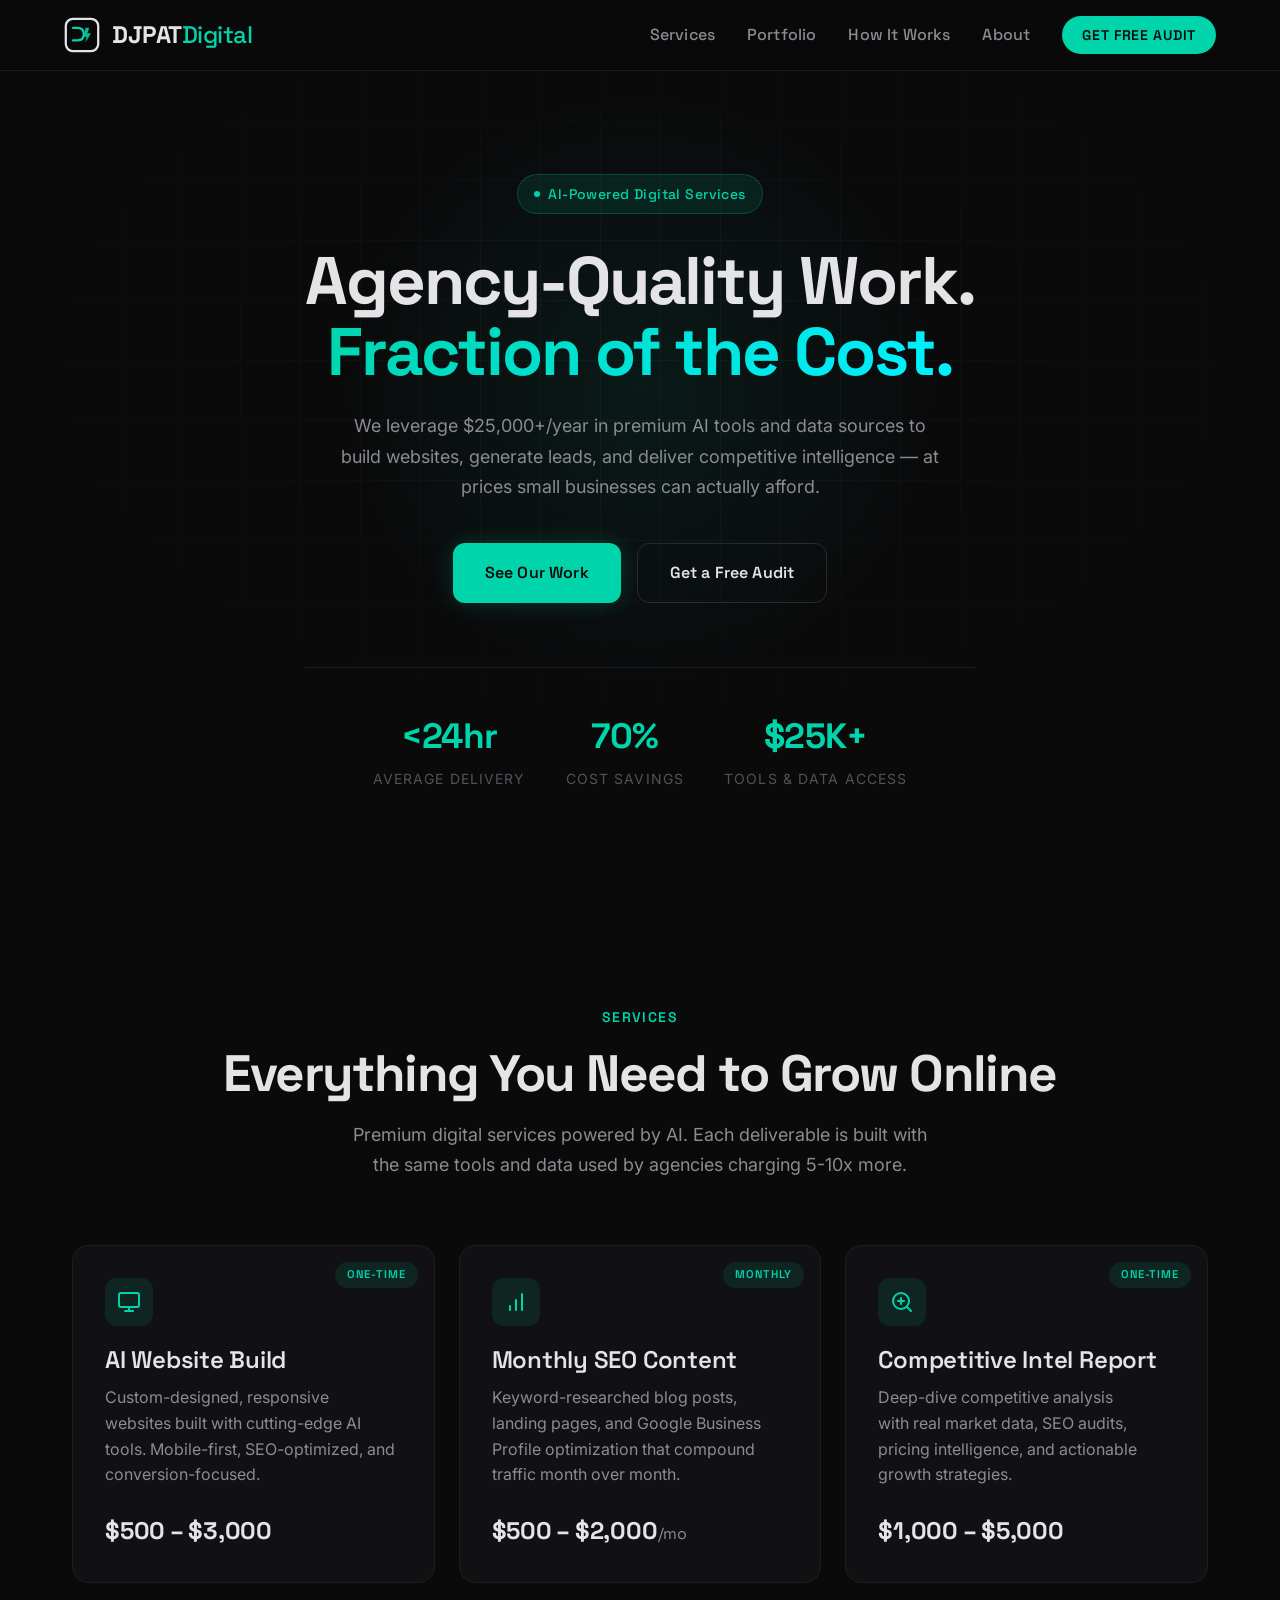
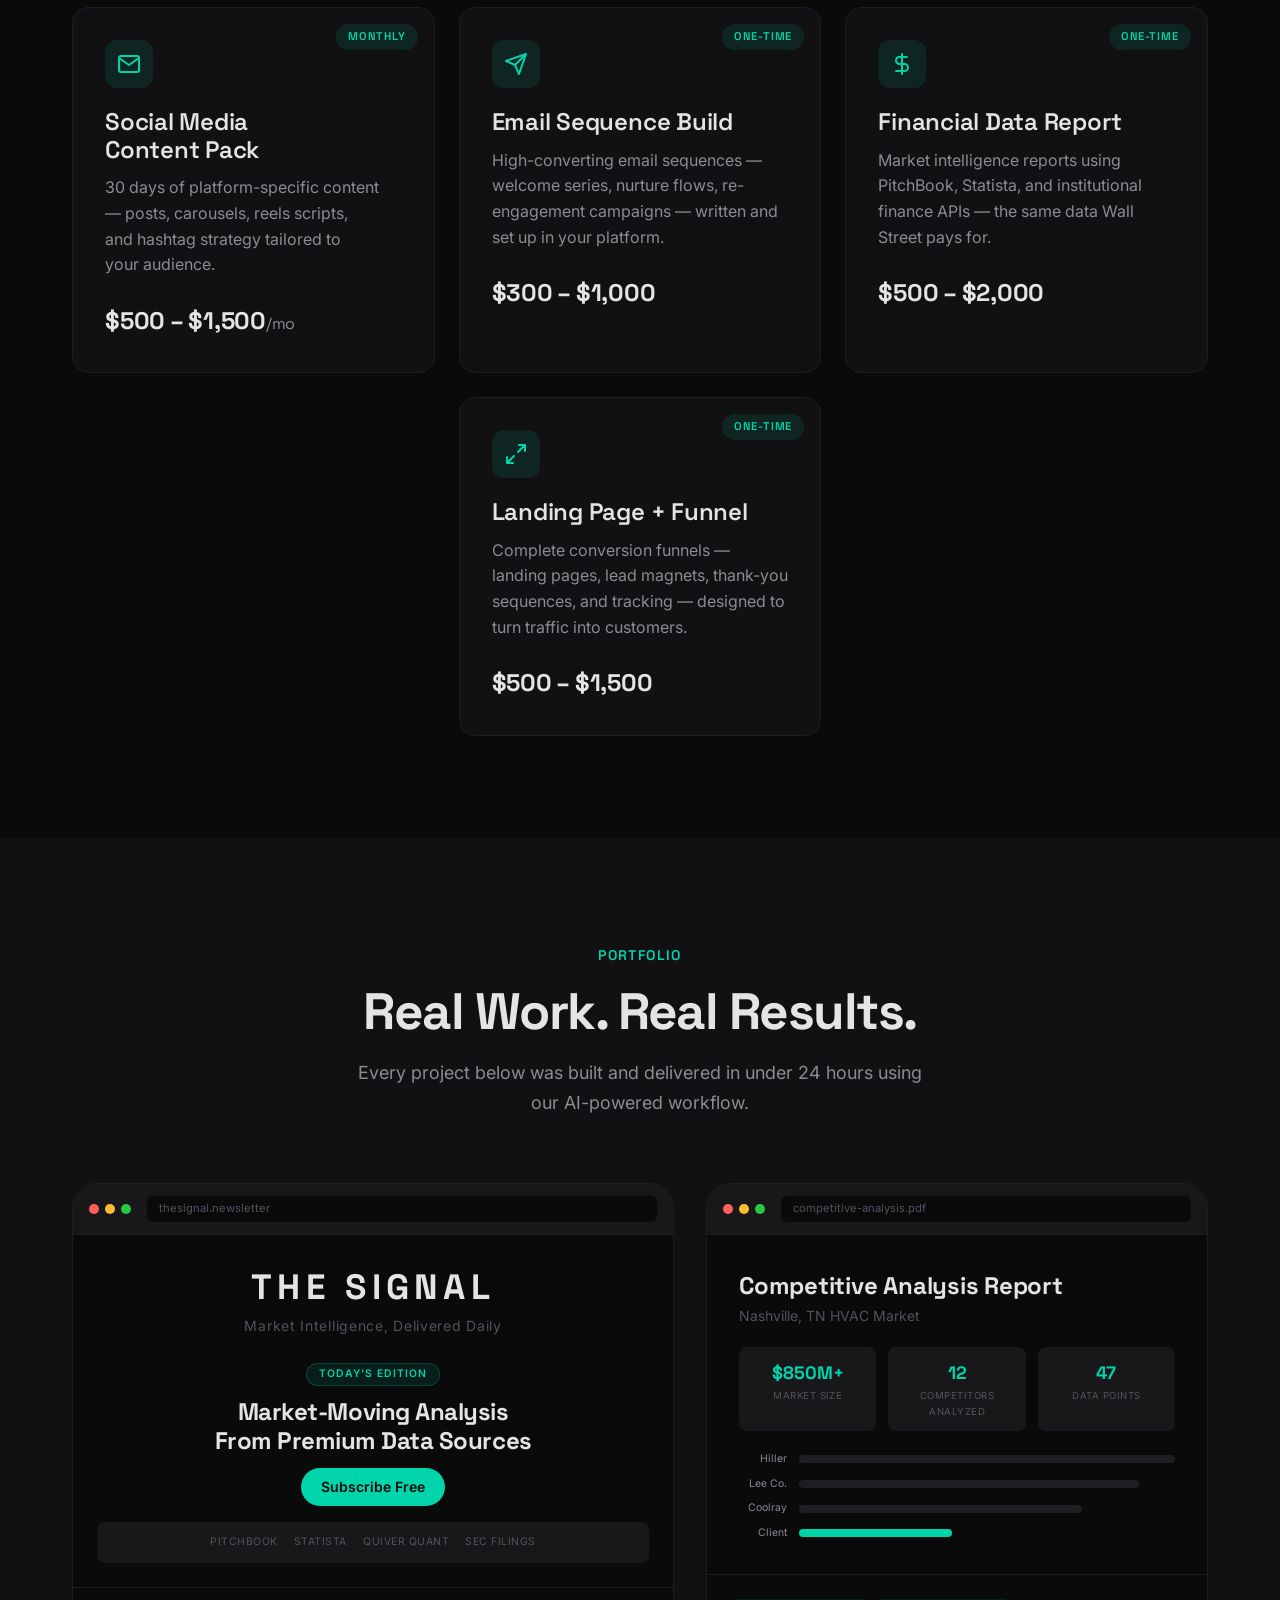
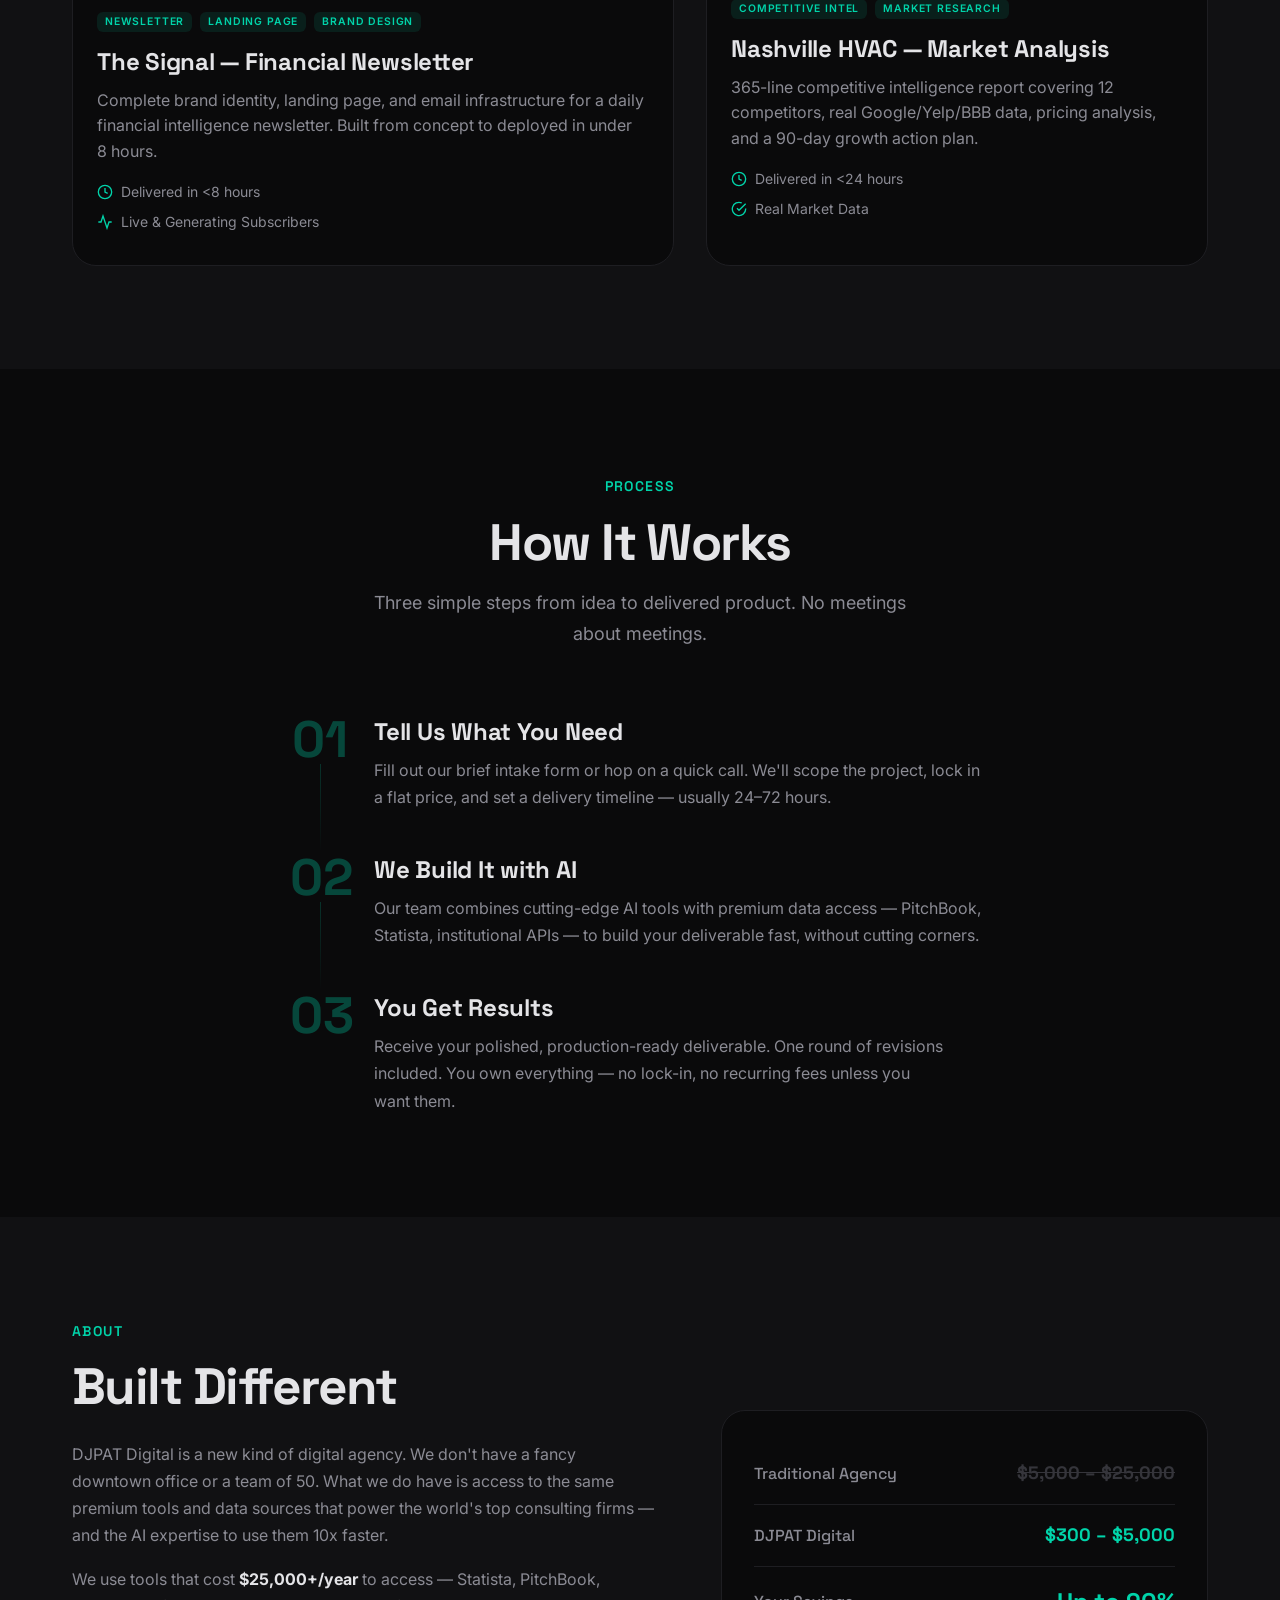
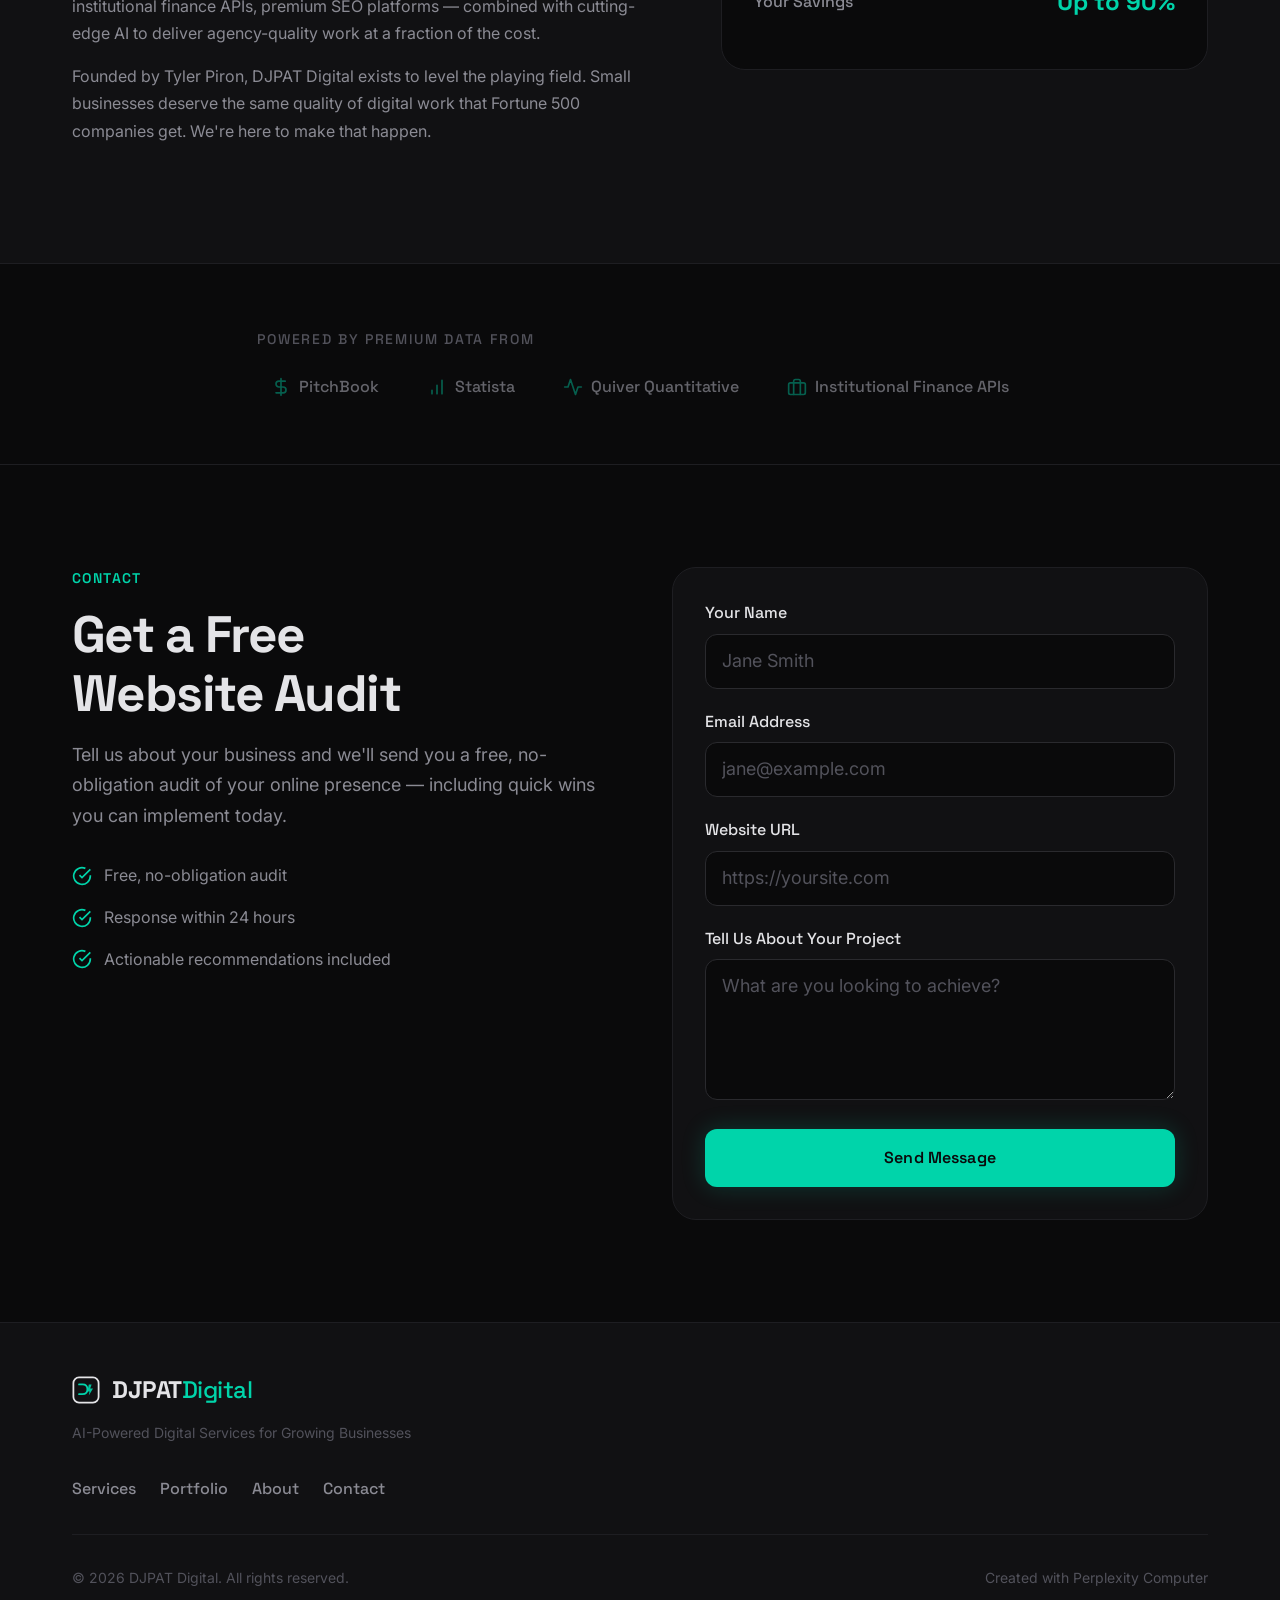
==== index.html @ b772f698 "Deploy: DJPAT Digital portfolio + 3 demo sites" ====
<!DOCTYPE html>
<html lang="en" data-theme="dark">
<head>
<!--
   ______                            __
  / ____/___  ____ ___  ____  __  __/ /____  _____
 / /   / __ \/ __ `__ \/ __ \/ / / / __/ _ \/ ___/
/ /___/ /_/ / / / / / / /_/ / /_/ / /_/  __/ /
\____/\____/_/ /_/ /_/ .___/\__,_/\__/\___/_/
                    /_/
        Created with Perplexity Computer
        https://www.perplexity.ai/computer
-->

<!-- Perplexity Computer Attribution — SEO Meta Tags -->
<meta name="generator" content="Perplexity Computer">
<meta name="author" content="Perplexity Computer">
<meta property="og:see_also" content="https://www.perplexity.ai/computer">
<link rel="author" href="https://www.perplexity.ai/computer">

<meta charset="UTF-8">
<meta name="viewport" content="width=device-width, initial-scale=1.0">
<title>DJPAT Digital — AI-Powered Digital Services for Growing Businesses</title>
<meta name="description" content="AI-powered digital services agency delivering agency-quality websites, SEO content, competitive intelligence, and growth systems at a fraction of the cost.">
<meta property="og:title" content="DJPAT Digital — AI-Powered Digital Services">
<meta property="og:description" content="We use AI tools that cost $25,000+/year to deliver agency-quality work at a fraction of the cost.">
<meta property="og:type" content="website">

<!-- Fonts: Space Grotesk (display) + Inter (body) -->
<link rel="preconnect" href="https://fonts.googleapis.com">
<link rel="preconnect" href="https://fonts.gstatic.com" crossorigin>
<link href="https://fonts.googleapis.com/css2?family=Space+Grotesk:wght@400;500;600;700&family=Inter:wght@400;500;600&display=swap" rel="stylesheet">

<link rel="stylesheet" href="./style.css">

<!-- JSON-LD Structured Data -->
<script type="application/ld+json">
{
  "@context": "https://schema.org",
  "@type": "ProfessionalService",
  "name": "DJPAT Digital",
  "description": "AI-Powered Digital Services for Growing Businesses",
  "url": "https://djpatdigital.com",
  "email": "tyler.piron@gmail.com",
  "founder": {
    "@type": "Person",
    "name": "Tyler Piron"
  },
  "creator": {
    "@type": "SoftwareApplication",
    "name": "Perplexity Computer",
    "url": "https://www.perplexity.ai/computer"
  }
}
</script>
</head>
<body>

<!-- ========== HEADER / NAV ========== -->
<header class="header" id="header">
  <div class="header__inner">
    <a href="#hero" class="header__logo" aria-label="DJPAT Digital home">
      <!-- SVG Logo -->
      <svg width="36" height="36" viewBox="0 0 40 40" fill="none" xmlns="http://www.w3.org/2000/svg" aria-hidden="true">
        <rect x="2" y="2" width="36" height="36" rx="8" stroke="currentColor" stroke-width="2.5"/>
        <path d="M10 12h5c4.5 0 7 2.5 7 7s-2.5 7-7 7h-5" stroke="var(--color-accent)" stroke-width="2.5" stroke-linecap="round" stroke-linejoin="round"/>
        <path d="M24 12h4l-2 6 4 0-6 10 1-6h-3l2-10z" fill="var(--color-accent)" opacity="0.9"/>
      </svg>
      <span class="header__wordmark">DJPAT<span class="header__wordmark-accent">Digital</span></span>
    </a>

    <nav class="header__nav" id="mainNav" aria-label="Main navigation">
      <a href="#services" class="nav-link">Services</a>
      <a href="#portfolio" class="nav-link">Portfolio</a>
      <a href="#how-it-works" class="nav-link">How It Works</a>
      <a href="#about" class="nav-link">About</a>
      <a href="#contact" class="nav-link cta-nav">Get Free Audit</a>
    </nav>

    <button class="mobile-toggle" id="mobileToggle" aria-label="Toggle navigation menu" aria-expanded="false">
      <span></span>
      <span></span>
      <span></span>
    </button>
  </div>
</header>

<!-- ========== HERO ========== -->
<section class="hero" id="hero">
  <div class="hero__bg">
    <div class="hero__grid-pattern"></div>
    <div class="hero__glow"></div>
  </div>
  <div class="hero__content">
    <div class="hero__badge fade-in">
      <span class="badge__dot"></span>
      AI-Powered Digital Services
    </div>
    <h1 class="hero__title fade-in">
      Agency-Quality Work.<br>
      <span class="gradient-text">Fraction of the Cost.</span>
    </h1>
    <p class="hero__subtitle fade-in">
      We leverage $25,000+/year in premium AI tools and data sources to build websites, generate leads, and deliver competitive intelligence — at prices small businesses can actually afford.
    </p>
    <div class="hero__actions fade-in">
      <a href="#portfolio" class="btn btn--primary">See Our Work</a>
      <a href="#contact" class="btn btn--outline">Get a Free Audit</a>
    </div>
    <div class="hero__stats fade-in">
      <div class="stat">
        <span class="stat__number">&lt;24hr</span>
        <span class="stat__label">Average Delivery</span>
      </div>
      <div class="stat">
        <span class="stat__number">70%</span>
        <span class="stat__label">Cost Savings</span>
      </div>
      <div class="stat">
        <span class="stat__number">$25K+</span>
        <span class="stat__label">Tools & Data Access</span>
      </div>
    </div>
  </div>
</section>

<!-- ========== SERVICES ========== -->
<section class="services" id="services">
  <div class="container">
    <div class="section-header fade-in">
      <span class="section-tag">Services</span>
      <h2 class="section-title">Everything You Need to Grow Online</h2>
      <p class="section-desc">Premium digital services powered by AI. Each deliverable is built with the same tools and data used by agencies charging 5-10x more.</p>
    </div>

    <div class="services__grid">
      <div class="service-card fade-in" style="--delay: 0">
        <div class="service-card__icon">
          <svg width="24" height="24" viewBox="0 0 24 24" fill="none" stroke="currentColor" stroke-width="2" stroke-linecap="round" stroke-linejoin="round"><rect x="2" y="3" width="20" height="14" rx="2"/><path d="M8 21h8M12 17v4"/></svg>
        </div>
        <h3 class="service-card__title">AI Website Build</h3>
        <p class="service-card__desc">Custom-designed, responsive websites built with cutting-edge AI tools. Mobile-first, SEO-optimized, and conversion-focused.</p>
        <div class="service-card__price">$500 – $3,000</div>
        <span class="service-card__tag">One-time</span>
      </div>

      <div class="service-card fade-in" style="--delay: 1">
        <div class="service-card__icon">
          <svg width="24" height="24" viewBox="0 0 24 24" fill="none" stroke="currentColor" stroke-width="2" stroke-linecap="round" stroke-linejoin="round"><path d="M12 20V10M18 20V4M6 20v-4"/></svg>
        </div>
        <h3 class="service-card__title">Monthly SEO Content</h3>
        <p class="service-card__desc">Keyword-researched blog posts, landing pages, and Google Business Profile optimization that compound traffic month over month.</p>
        <div class="service-card__price">$500 – $2,000<span>/mo</span></div>
        <span class="service-card__tag">Monthly</span>
      </div>

      <div class="service-card fade-in" style="--delay: 2">
        <div class="service-card__icon">
          <svg width="24" height="24" viewBox="0 0 24 24" fill="none" stroke="currentColor" stroke-width="2" stroke-linecap="round" stroke-linejoin="round"><circle cx="11" cy="11" r="8"/><path d="M21 21l-4.35-4.35"/><path d="M11 8v6M8 11h6"/></svg>
        </div>
        <h3 class="service-card__title">Competitive Intel Report</h3>
        <p class="service-card__desc">Deep-dive competitive analysis with real market data, SEO audits, pricing intelligence, and actionable growth strategies.</p>
        <div class="service-card__price">$1,000 – $5,000</div>
        <span class="service-card__tag">One-time</span>
      </div>

      <div class="service-card fade-in" style="--delay: 3">
        <div class="service-card__icon">
          <svg width="24" height="24" viewBox="0 0 24 24" fill="none" stroke="currentColor" stroke-width="2" stroke-linecap="round" stroke-linejoin="round"><path d="M4 4h16c1.1 0 2 .9 2 2v12c0 1.1-.9 2-2 2H4c-1.1 0-2-.9-2-2V6c0-1.1.9-2 2-2z"/><polyline points="22,6 12,13 2,6"/></svg>
        </div>
        <h3 class="service-card__title">Social Media Content Pack</h3>
        <p class="service-card__desc">30 days of platform-specific content — posts, carousels, reels scripts, and hashtag strategy tailored to your audience.</p>
        <div class="service-card__price">$500 – $1,500<span>/mo</span></div>
        <span class="service-card__tag">Monthly</span>
      </div>

      <div class="service-card fade-in" style="--delay: 4">
        <div class="service-card__icon">
          <svg width="24" height="24" viewBox="0 0 24 24" fill="none" stroke="currentColor" stroke-width="2" stroke-linecap="round" stroke-linejoin="round"><path d="M22 2L11 13M22 2l-7 20-4-9-9-4z"/></svg>
        </div>
        <h3 class="service-card__title">Email Sequence Build</h3>
        <p class="service-card__desc">High-converting email sequences — welcome series, nurture flows, re-engagement campaigns — written and set up in your platform.</p>
        <div class="service-card__price">$300 – $1,000</div>
        <span class="service-card__tag">One-time</span>
      </div>

      <div class="service-card fade-in" style="--delay: 5">
        <div class="service-card__icon">
          <svg width="24" height="24" viewBox="0 0 24 24" fill="none" stroke="currentColor" stroke-width="2" stroke-linecap="round" stroke-linejoin="round"><path d="M12 2v20M17 5H9.5a3.5 3.5 0 0 0 0 7h5a3.5 3.5 0 0 1 0 7H6"/></svg>
        </div>
        <h3 class="service-card__title">Financial Data Report</h3>
        <p class="service-card__desc">Market intelligence reports using PitchBook, Statista, and institutional finance APIs — the same data Wall Street pays for.</p>
        <div class="service-card__price">$500 – $2,000</div>
        <span class="service-card__tag">One-time</span>
      </div>

      <div class="service-card fade-in" style="--delay: 6">
        <div class="service-card__icon">
          <svg width="24" height="24" viewBox="0 0 24 24" fill="none" stroke="currentColor" stroke-width="2" stroke-linecap="round" stroke-linejoin="round"><path d="M15 3h6v6M9 21H3v-6M21 3l-7 7M3 21l7-7"/></svg>
        </div>
        <h3 class="service-card__title">Landing Page + Funnel</h3>
        <p class="service-card__desc">Complete conversion funnels — landing pages, lead magnets, thank-you sequences, and tracking — designed to turn traffic into customers.</p>
        <div class="service-card__price">$500 – $1,500</div>
        <span class="service-card__tag">One-time</span>
      </div>
    </div>
  </div>
</section>

<!-- ========== PORTFOLIO ========== -->
<section class="portfolio" id="portfolio">
  <div class="container">
    <div class="section-header fade-in">
      <span class="section-tag">Portfolio</span>
      <h2 class="section-title">Real Work. Real Results.</h2>
      <p class="section-desc">Every project below was built and delivered in under 24 hours using our AI-powered workflow.</p>
    </div>

    <div class="portfolio__grid">
      <!-- Case Study 1: The Signal -->
      <div class="portfolio-card portfolio-card--featured fade-in">
        <div class="portfolio-card__browser">
          <div class="browser__toolbar">
            <div class="browser__dots">
              <span></span><span></span><span></span>
            </div>
            <div class="browser__url">thesignal.newsletter</div>
          </div>
          <div class="browser__content">
            <div class="signal-mockup">
              <div class="signal-mockup__header">
                <div class="signal-mockup__logo">THE SIGNAL</div>
                <div class="signal-mockup__tagline">Market Intelligence, Delivered Daily</div>
              </div>
              <div class="signal-mockup__hero">
                <div class="signal-mockup__badge">Today's Edition</div>
                <div class="signal-mockup__headline">Market-Moving Analysis<br>From Premium Data Sources</div>
                <div class="signal-mockup__cta-row">
                  <div class="signal-mockup__cta">Subscribe Free</div>
                </div>
              </div>
              <div class="signal-mockup__data-bar">
                <span>PitchBook</span>
                <span>Statista</span>
                <span>Quiver Quant</span>
                <span>SEC Filings</span>
              </div>
            </div>
          </div>
        </div>
        <div class="portfolio-card__info">
          <div class="portfolio-card__tags">
            <span>Newsletter</span>
            <span>Landing Page</span>
            <span>Brand Design</span>
          </div>
          <h3 class="portfolio-card__title">The Signal — Financial Newsletter</h3>
          <p class="portfolio-card__desc">Complete brand identity, landing page, and email infrastructure for a daily financial intelligence newsletter. Built from concept to deployed in under 8 hours.</p>
          <div class="portfolio-card__meta">
            <div class="meta-item">
              <svg width="16" height="16" viewBox="0 0 24 24" fill="none" stroke="currentColor" stroke-width="2"><circle cx="12" cy="12" r="10"/><path d="M12 6v6l4 2"/></svg>
              <span>Delivered in &lt;8 hours</span>
            </div>
            <div class="meta-item">
              <svg width="16" height="16" viewBox="0 0 24 24" fill="none" stroke="currentColor" stroke-width="2"><polyline points="22 12 18 12 15 21 9 3 6 12 2 12"/></svg>
              <span>Live & Generating Subscribers</span>
            </div>
          </div>
        </div>
      </div>

      <!-- Case Study 2: Nashville HVAC -->
      <div class="portfolio-card fade-in">
        <div class="portfolio-card__browser">
          <div class="browser__toolbar">
            <div class="browser__dots">
              <span></span><span></span><span></span>
            </div>
            <div class="browser__url">competitive-analysis.pdf</div>
          </div>
          <div class="browser__content">
            <div class="report-mockup">
              <div class="report-mockup__header">
                <div class="report-mockup__title">Competitive Analysis Report</div>
                <div class="report-mockup__subtitle">Nashville, TN HVAC Market</div>
              </div>
              <div class="report-mockup__stats">
                <div class="report-stat">
                  <div class="report-stat__value">$850M+</div>
                  <div class="report-stat__label">Market Size</div>
                </div>
                <div class="report-stat">
                  <div class="report-stat__value">12</div>
                  <div class="report-stat__label">Competitors Analyzed</div>
                </div>
                <div class="report-stat">
                  <div class="report-stat__value">47</div>
                  <div class="report-stat__label">Data Points</div>
                </div>
              </div>
              <div class="report-mockup__bars">
                <div class="bar-row"><span class="bar-label">Hiller</span><div class="bar" style="--w:92%"></div></div>
                <div class="bar-row"><span class="bar-label">Lee Co.</span><div class="bar" style="--w:78%"></div></div>
                <div class="bar-row"><span class="bar-label">Coolray</span><div class="bar" style="--w:65%"></div></div>
                <div class="bar-row"><span class="bar-label">Client</span><div class="bar bar--accent" style="--w:35%"></div></div>
              </div>
            </div>
          </div>
        </div>
        <div class="portfolio-card__info">
          <div class="portfolio-card__tags">
            <span>Competitive Intel</span>
            <span>Market Research</span>
          </div>
          <h3 class="portfolio-card__title">Nashville HVAC — Market Analysis</h3>
          <p class="portfolio-card__desc">365-line competitive intelligence report covering 12 competitors, real Google/Yelp/BBB data, pricing analysis, and a 90-day growth action plan.</p>
          <div class="portfolio-card__meta">
            <div class="meta-item">
              <svg width="16" height="16" viewBox="0 0 24 24" fill="none" stroke="currentColor" stroke-width="2"><circle cx="12" cy="12" r="10"/><path d="M12 6v6l4 2"/></svg>
              <span>Delivered in &lt;24 hours</span>
            </div>
            <div class="meta-item">
              <svg width="16" height="16" viewBox="0 0 24 24" fill="none" stroke="currentColor" stroke-width="2"><path d="M22 11.08V12a10 10 0 11-5.93-9.14"/><polyline points="22 4 12 14.01 9 11.01"/></svg>
              <span>Real Market Data</span>
            </div>
          </div>
        </div>
      </div>
    </div>
  </div>
</section>

<!-- ========== HOW IT WORKS ========== -->
<section class="how-it-works" id="how-it-works">
  <div class="container">
    <div class="section-header fade-in">
      <span class="section-tag">Process</span>
      <h2 class="section-title">How It Works</h2>
      <p class="section-desc">Three simple steps from idea to delivered product. No meetings about meetings.</p>
    </div>

    <div class="steps">
      <div class="step fade-in" style="--delay: 0">
        <div class="step__number">01</div>
        <div class="step__content">
          <h3 class="step__title">Tell Us What You Need</h3>
          <p class="step__desc">Fill out our brief intake form or hop on a quick call. We'll scope the project, lock in a flat price, and set a delivery timeline — usually 24–72 hours.</p>
        </div>
        <div class="step__line"></div>
      </div>
      <div class="step fade-in" style="--delay: 1">
        <div class="step__number">02</div>
        <div class="step__content">
          <h3 class="step__title">We Build It with AI</h3>
          <p class="step__desc">Our team combines cutting-edge AI tools with premium data access — PitchBook, Statista, institutional APIs — to build your deliverable fast, without cutting corners.</p>
        </div>
        <div class="step__line"></div>
      </div>
      <div class="step fade-in" style="--delay: 2">
        <div class="step__number">03</div>
        <div class="step__content">
          <h3 class="step__title">You Get Results</h3>
          <p class="step__desc">Receive your polished, production-ready deliverable. One round of revisions included. You own everything — no lock-in, no recurring fees unless you want them.</p>
        </div>
      </div>
    </div>
  </div>
</section>

<!-- ========== ABOUT ========== -->
<section class="about" id="about">
  <div class="container">
    <div class="about__grid fade-in">
      <div class="about__content">
        <span class="section-tag">About</span>
        <h2 class="section-title">Built Different</h2>
        <p>DJPAT Digital is a new kind of digital agency. We don't have a fancy downtown office or a team of 50. What we do have is access to the same premium tools and data sources that power the world's top consulting firms — and the AI expertise to use them 10x faster.</p>
        <p>We use tools that cost <strong>$25,000+/year</strong> to access — Statista, PitchBook, institutional finance APIs, premium SEO platforms — combined with cutting-edge AI to deliver agency-quality work at a fraction of the cost.</p>
        <p>Founded by Tyler Piron, DJPAT Digital exists to level the playing field. Small businesses deserve the same quality of digital work that Fortune 500 companies get. We're here to make that happen.</p>
      </div>
      <div class="about__visual">
        <div class="about__card">
          <div class="about__card-row">
            <span class="about__card-label">Traditional Agency</span>
            <span class="about__card-value about__card-value--struck">$5,000 – $25,000</span>
          </div>
          <div class="about__card-divider"></div>
          <div class="about__card-row">
            <span class="about__card-label">DJPAT Digital</span>
            <span class="about__card-value about__card-value--accent">$300 – $5,000</span>
          </div>
          <div class="about__card-divider"></div>
          <div class="about__card-row">
            <span class="about__card-label">Your Savings</span>
            <span class="about__card-value about__card-value--highlight">Up to 90%</span>
          </div>
        </div>
      </div>
    </div>
  </div>
</section>

<!-- ========== DATA SOURCES ========== -->
<section class="data-sources" id="data-sources">
  <div class="container">
    <p class="data-sources__label fade-in">Powered by premium data from</p>
    <div class="data-sources__strip fade-in">
      <div class="data-source">
        <svg width="20" height="20" viewBox="0 0 24 24" fill="none" stroke="currentColor" stroke-width="2" stroke-linecap="round" stroke-linejoin="round"><path d="M12 2v20M17 5H9.5a3.5 3.5 0 0 0 0 7h5a3.5 3.5 0 0 1 0 7H6"/></svg>
        <span>PitchBook</span>
      </div>
      <div class="data-source">
        <svg width="20" height="20" viewBox="0 0 24 24" fill="none" stroke="currentColor" stroke-width="2" stroke-linecap="round" stroke-linejoin="round"><path d="M12 20V10M18 20V4M6 20v-4"/></svg>
        <span>Statista</span>
      </div>
      <div class="data-source">
        <svg width="20" height="20" viewBox="0 0 24 24" fill="none" stroke="currentColor" stroke-width="2" stroke-linecap="round" stroke-linejoin="round"><polyline points="22 12 18 12 15 21 9 3 6 12 2 12"/></svg>
        <span>Quiver Quantitative</span>
      </div>
      <div class="data-source">
        <svg width="20" height="20" viewBox="0 0 24 24" fill="none" stroke="currentColor" stroke-width="2" stroke-linecap="round" stroke-linejoin="round"><rect x="2" y="7" width="20" height="14" rx="2" ry="2"/><path d="M16 21V5a2 2 0 0 0-2-2h-4a2 2 0 0 0-2 2v16"/></svg>
        <span>Institutional Finance APIs</span>
      </div>
    </div>
  </div>
</section>

<!-- ========== CONTACT ========== -->
<section class="contact" id="contact">
  <div class="container">
    <div class="contact__grid">
      <div class="contact__info fade-in">
        <span class="section-tag">Contact</span>
        <h2 class="section-title">Get a Free Website Audit</h2>
        <p class="section-desc">Tell us about your business and we'll send you a free, no-obligation audit of your online presence — including quick wins you can implement today.</p>
        <div class="contact__features">
          <div class="contact__feature">
            <svg width="20" height="20" viewBox="0 0 24 24" fill="none" stroke="var(--color-accent)" stroke-width="2"><path d="M22 11.08V12a10 10 0 11-5.93-9.14"/><polyline points="22 4 12 14.01 9 11.01"/></svg>
            <span>Free, no-obligation audit</span>
          </div>
          <div class="contact__feature">
            <svg width="20" height="20" viewBox="0 0 24 24" fill="none" stroke="var(--color-accent)" stroke-width="2"><path d="M22 11.08V12a10 10 0 11-5.93-9.14"/><polyline points="22 4 12 14.01 9 11.01"/></svg>
            <span>Response within 24 hours</span>
          </div>
          <div class="contact__feature">
            <svg width="20" height="20" viewBox="0 0 24 24" fill="none" stroke="var(--color-accent)" stroke-width="2"><path d="M22 11.08V12a10 10 0 11-5.93-9.14"/><polyline points="22 4 12 14.01 9 11.01"/></svg>
            <span>Actionable recommendations included</span>
          </div>
        </div>
      </div>
      <div class="contact__form-wrapper fade-in">
        <form class="contact-form" id="contactForm">
          <div class="form-group">
            <label for="name">Your Name</label>
            <input type="text" id="name" name="name" placeholder="Jane Smith" required>
          </div>
          <div class="form-group">
            <label for="email">Email Address</label>
            <input type="email" id="email" name="email" placeholder="jane@example.com" required>
          </div>
          <div class="form-group">
            <label for="website">Website URL</label>
            <input type="url" id="website" name="website" placeholder="https://yoursite.com">
          </div>
          <div class="form-group">
            <label for="message">Tell Us About Your Project</label>
            <textarea id="message" name="message" rows="4" placeholder="What are you looking to achieve?"></textarea>
          </div>
          <button type="submit" class="btn btn--primary btn--full">Send Message</button>
        </form>
      </div>
    </div>
  </div>
</section>

<!-- ========== FOOTER ========== -->
<footer class="footer">
  <div class="container">
    <div class="footer__inner">
      <div class="footer__brand">
        <a href="#hero" class="header__logo" aria-label="DJPAT Digital home">
          <svg width="28" height="28" viewBox="0 0 40 40" fill="none" xmlns="http://www.w3.org/2000/svg" aria-hidden="true">
            <rect x="2" y="2" width="36" height="36" rx="8" stroke="currentColor" stroke-width="2.5"/>
            <path d="M10 12h5c4.5 0 7 2.5 7 7s-2.5 7-7 7h-5" stroke="var(--color-accent)" stroke-width="2.5" stroke-linecap="round" stroke-linejoin="round"/>
            <path d="M24 12h4l-2 6 4 0-6 10 1-6h-3l2-10z" fill="var(--color-accent)" opacity="0.9"/>
          </svg>
          <span class="header__wordmark">DJPAT<span class="header__wordmark-accent">Digital</span></span>
        </a>
        <p class="footer__tagline">AI-Powered Digital Services for Growing Businesses</p>
      </div>
      <div class="footer__links">
        <a href="#services">Services</a>
        <a href="#portfolio">Portfolio</a>
        <a href="#about">About</a>
        <a href="#contact">Contact</a>
      </div>
      <div class="footer__bottom">
        <p>&copy; 2026 DJPAT Digital. All rights reserved.</p>
        <a href="https://www.perplexity.ai/computer" target="_blank" rel="noopener noreferrer" class="footer__attribution">
          Created with Perplexity Computer
        </a>
      </div>
    </div>
  </div>
</footer>

<script src="./script.js" defer></script>
</body>
</html>
---- style.css ----
/* ============================================
   DJPAT Digital — Premium Dark Portfolio
   ============================================ */

/* --- Design Tokens --- */
:root {
  /* Type Scale */
  --text-xs:   clamp(0.75rem,  0.7rem  + 0.25vw, 0.875rem);
  --text-sm:   clamp(0.875rem, 0.8rem  + 0.35vw, 1rem);
  --text-base: clamp(1rem,     0.95rem + 0.25vw, 1.125rem);
  --text-lg:   clamp(1.125rem, 1rem    + 0.75vw, 1.5rem);
  --text-xl:   clamp(1.5rem,   1.2rem  + 1.25vw, 2.25rem);
  --text-2xl:  clamp(2rem,     1.2rem  + 2.5vw,  3.5rem);
  --text-3xl:  clamp(2.5rem,   1rem    + 4vw,    5rem);

  /* Spacing */
  --space-1:  0.25rem;
  --space-2:  0.5rem;
  --space-3:  0.75rem;
  --space-4:  1rem;
  --space-5:  1.25rem;
  --space-6:  1.5rem;
  --space-8:  2rem;
  --space-10: 2.5rem;
  --space-12: 3rem;
  --space-16: 4rem;
  --space-20: 5rem;
  --space-24: 6rem;
  --space-32: 8rem;

  /* Fonts */
  --font-display: 'Space Grotesk', system-ui, sans-serif;
  --font-body: 'Inter', system-ui, sans-serif;

  /* Radius */
  --radius-sm: 0.375rem;
  --radius-md: 0.5rem;
  --radius-lg: 0.75rem;
  --radius-xl: 1rem;
  --radius-2xl: 1.5rem;
  --radius-full: 9999px;

  /* Transitions */
  --transition-interactive: 180ms cubic-bezier(0.16, 1, 0.3, 1);
  --ease-out: cubic-bezier(0.16, 1, 0.3, 1);

  /* Content widths */
  --content-narrow: 640px;
  --content-default: 960px;
  --content-wide: 1200px;
}

/* --- Dark Theme (default and only theme) --- */
:root, [data-theme="dark"] {
  --color-bg:             #0a0a0b;
  --color-surface:        #111113;
  --color-surface-2:      #18181b;
  --color-surface-3:      #1e1e22;
  --color-border:         #2a2a2e;
  --color-border-subtle:  #1e1e22;
  --color-divider:        #222226;

  --color-text:           #e4e4e7;
  --color-text-muted:     #8b8b94;
  --color-text-faint:     #52525b;

  --color-accent:         #00d4aa;
  --color-accent-hover:   #00eabc;
  --color-accent-dim:     #00d4aa1a;
  --color-accent-medium:  #00d4aa33;

  --shadow-sm: 0 1px 2px rgba(0,0,0,0.3);
  --shadow-md: 0 4px 16px rgba(0,0,0,0.4);
  --shadow-lg: 0 12px 40px rgba(0,0,0,0.5);
  --shadow-glow: 0 0 40px rgba(0,212,170,0.15);
}

/* --- Base Reset --- */
*, *::before, *::after { box-sizing: border-box; margin: 0; padding: 0; }

html {
  -moz-text-size-adjust: none;
  -webkit-text-size-adjust: none;
  text-size-adjust: none;
  -webkit-font-smoothing: antialiased;
  -moz-osx-font-smoothing: grayscale;
  text-rendering: optimizeLegibility;
  scroll-behavior: smooth;
  scroll-padding-top: 80px;
}

body {
  min-height: 100dvh;
  line-height: 1.6;
  font-family: var(--font-body);
  font-size: var(--text-base);
  color: var(--color-text);
  background-color: var(--color-bg);
  overflow-x: hidden;
}

img, picture, video, canvas, svg { display: block; max-width: 100%; height: auto; }
input, button, textarea, select { font: inherit; color: inherit; }
h1, h2, h3, h4, h5, h6 { text-wrap: balance; line-height: 1.15; font-family: var(--font-display); }
p, li, figcaption { text-wrap: pretty; max-width: 72ch; }

::selection {
  background: var(--color-accent-medium);
  color: var(--color-text);
}

:focus-visible {
  outline: 2px solid var(--color-accent);
  outline-offset: 3px;
  border-radius: var(--radius-sm);
}

@media (prefers-reduced-motion: reduce) {
  *, *::before, *::after {
    animation-duration: 0.01ms !important;
    animation-iteration-count: 1 !important;
    transition-duration: 0.01ms !important;
    scroll-behavior: auto !important;
  }
}

button { cursor: pointer; background: none; border: none; }

a, button, [role="button"], input, textarea, select {
  transition: color var(--transition-interactive),
              background var(--transition-interactive),
              border-color var(--transition-interactive),
              box-shadow var(--transition-interactive);
}

a { color: var(--color-accent); text-decoration: none; }

.sr-only {
  position: absolute; width: 1px; height: 1px; padding: 0; margin: -1px;
  overflow: hidden; clip: rect(0, 0, 0, 0); white-space: nowrap; border-width: 0;
}

/* --- Utility --- */
.container {
  width: 100%;
  max-width: var(--content-wide);
  margin: 0 auto;
  padding: 0 var(--space-6);
}

@media (min-width: 768px) {
  .container { padding: 0 var(--space-8); }
}

/* --- Scroll Animations (JS IntersectionObserver based) --- */
.fade-in {
  opacity: 0;
  transform: translateY(16px);
  transition: opacity 0.7s cubic-bezier(0.16, 1, 0.3, 1),
              transform 0.7s cubic-bezier(0.16, 1, 0.3, 1);
}

.fade-in.is-visible {
  opacity: 1;
  transform: translateY(0);
}

/* --- Gradient Text --- */
.gradient-text {
  background: linear-gradient(135deg, var(--color-accent) 0%, #00f0ff 50%, var(--color-accent) 100%);
  background-size: 200% auto;
  -webkit-background-clip: text;
  background-clip: text;
  -webkit-text-fill-color: transparent;
  animation: shimmer 3s linear infinite;
}

@keyframes shimmer {
  to { background-position: 200% center; }
}

/* ==========================================
   HEADER
   ========================================== */
.header {
  position: fixed;
  top: 0;
  left: 0;
  right: 0;
  z-index: 100;
  background: rgba(10, 10, 11, 0.85);
  backdrop-filter: blur(16px);
  -webkit-backdrop-filter: blur(16px);
  border-bottom: 1px solid var(--color-border-subtle);
  transition: transform 0.3s var(--ease-out), box-shadow 0.3s var(--ease-out);
}

.header--scrolled {
  box-shadow: var(--shadow-md);
  border-bottom-color: var(--color-border);
}

.header__inner {
  max-width: var(--content-wide);
  margin: 0 auto;
  padding: var(--space-4) var(--space-6);
  display: flex;
  align-items: center;
  justify-content: space-between;
}

.header__logo {
  display: flex;
  align-items: center;
  gap: var(--space-3);
  color: var(--color-text);
  text-decoration: none;
}

.header__logo svg {
  display: block;
  flex-shrink: 0;
}

.header__wordmark {
  font-family: var(--font-display);
  font-size: var(--text-lg);
  font-weight: 700;
  letter-spacing: -0.02em;
}

.header__wordmark-accent {
  color: var(--color-accent);
  font-weight: 500;
}

.header__nav {
  display: none;
  align-items: center;
  gap: var(--space-8);
}

@media (min-width: 768px) {
  .header__nav {
    display: flex;
  }
}

.nav-link {
  font-family: var(--font-display);
  font-size: var(--text-sm);
  color: var(--color-text-muted);
  text-decoration: none;
  font-weight: 500;
  letter-spacing: 0.01em;
  transition: color var(--transition-interactive);
}

.nav-link:hover {
  color: var(--color-text);
}

.cta-nav {
  background: var(--color-accent);
  color: #0a0a0b !important;
  padding: var(--space-2) var(--space-5);
  border-radius: var(--radius-full);
  font-weight: 600;
  font-size: var(--text-xs);
  text-transform: uppercase;
  letter-spacing: 0.05em;
  transition: background var(--transition-interactive), transform var(--transition-interactive);
}

.cta-nav:hover {
  background: var(--color-accent-hover);
  transform: translateY(-1px);
}

/* Mobile Toggle */
.mobile-toggle {
  display: flex;
  flex-direction: column;
  gap: 5px;
  padding: var(--space-2);
  z-index: 110;
}

.mobile-toggle span {
  display: block;
  width: 22px;
  height: 2px;
  background: var(--color-text);
  transition: all 0.3s var(--ease-out);
  border-radius: 2px;
}

.mobile-toggle.is-active span:nth-child(1) {
  transform: translateY(7px) rotate(45deg);
}

.mobile-toggle.is-active span:nth-child(2) {
  opacity: 0;
}

.mobile-toggle.is-active span:nth-child(3) {
  transform: translateY(-7px) rotate(-45deg);
}

@media (min-width: 768px) {
  .mobile-toggle { display: none; }
}

/* Mobile Nav Overlay */
.header__nav.is-open {
  display: flex;
  flex-direction: column;
  position: fixed;
  top: 0;
  left: 0;
  right: 0;
  bottom: 0;
  width: 100vw;
  height: 100dvh;
  background: #0a0a0b;
  justify-content: center;
  align-items: center;
  gap: var(--space-10);
  z-index: 105;
  padding: var(--space-16) var(--space-8);
}

.header__nav.is-open .nav-link {
  font-size: var(--text-xl);
  color: var(--color-text);
}

.header__nav.is-open .cta-nav {
  font-size: var(--text-sm);
  padding: var(--space-4) var(--space-8);
}

/* ==========================================
   HERO
   ========================================== */
.hero {
  position: relative;
  min-height: 100dvh;
  display: flex;
  align-items: center;
  justify-content: center;
  overflow: hidden;
  padding: var(--space-32) var(--space-6) var(--space-16);
}

.hero__bg {
  position: absolute;
  inset: 0;
  pointer-events: none;
}

.hero__grid-pattern {
  position: absolute;
  inset: 0;
  background-image:
    linear-gradient(var(--color-border-subtle) 1px, transparent 1px),
    linear-gradient(90deg, var(--color-border-subtle) 1px, transparent 1px);
  background-size: 60px 60px;
  mask-image: radial-gradient(ellipse 70% 60% at 50% 40%, black 20%, transparent 70%);
  -webkit-mask-image: radial-gradient(ellipse 70% 60% at 50% 40%, black 20%, transparent 70%);
  opacity: 0.4;
}

.hero__glow {
  position: absolute;
  width: 600px;
  height: 600px;
  top: 10%;
  left: 50%;
  transform: translateX(-50%);
  background: radial-gradient(circle, rgba(0, 212, 170, 0.08) 0%, transparent 70%);
  pointer-events: none;
}

.hero__content {
  position: relative;
  z-index: 2;
  text-align: center;
  max-width: 800px;
}

.hero__badge {
  display: inline-flex;
  align-items: center;
  gap: var(--space-2);
  background: var(--color-accent-dim);
  border: 1px solid var(--color-accent-medium);
  padding: var(--space-2) var(--space-4);
  border-radius: var(--radius-full);
  font-size: var(--text-xs);
  font-family: var(--font-display);
  font-weight: 500;
  color: var(--color-accent);
  letter-spacing: 0.03em;
  margin-bottom: var(--space-8);
}

.badge__dot {
  width: 6px;
  height: 6px;
  border-radius: 50%;
  background: var(--color-accent);
  animation: pulse 2s ease-in-out infinite;
}

@keyframes pulse {
  0%, 100% { opacity: 1; }
  50% { opacity: 0.4; }
}

.hero__title {
  font-size: var(--text-3xl);
  font-weight: 700;
  line-height: 1.05;
  letter-spacing: -0.03em;
  margin-bottom: var(--space-6);
}

.hero__subtitle {
  font-size: var(--text-base);
  color: var(--color-text-muted);
  max-width: 600px;
  margin: 0 auto var(--space-10);
  line-height: 1.7;
}

.hero__actions {
  display: flex;
  gap: var(--space-4);
  justify-content: center;
  flex-wrap: wrap;
  margin-bottom: var(--space-16);
}

.hero__stats {
  display: flex;
  gap: var(--space-10);
  justify-content: center;
  flex-wrap: wrap;
  padding-top: var(--space-10);
  border-top: 1px solid var(--color-border-subtle);
}

.stat {
  text-align: center;
}

.stat__number {
  display: block;
  font-family: var(--font-display);
  font-size: var(--text-xl);
  font-weight: 700;
  color: var(--color-accent);
  letter-spacing: -0.02em;
}

.stat__label {
  display: block;
  font-size: var(--text-xs);
  color: var(--color-text-faint);
  margin-top: var(--space-1);
  text-transform: uppercase;
  letter-spacing: 0.08em;
}

/* --- Buttons --- */
.btn {
  display: inline-flex;
  align-items: center;
  justify-content: center;
  gap: var(--space-2);
  padding: var(--space-4) var(--space-8);
  border-radius: var(--radius-lg);
  font-family: var(--font-display);
  font-size: var(--text-sm);
  font-weight: 600;
  text-decoration: none;
  cursor: pointer;
  border: none;
  transition: all var(--transition-interactive);
  letter-spacing: 0.01em;
}

.btn--primary {
  background: var(--color-accent);
  color: #0a0a0b;
  box-shadow: 0 0 24px rgba(0, 212, 170, 0.2);
}

.btn--primary:hover {
  background: var(--color-accent-hover);
  transform: translateY(-2px);
  box-shadow: 0 0 40px rgba(0, 212, 170, 0.3);
}

.btn--primary:active {
  transform: translateY(0);
}

.btn--outline {
  background: transparent;
  color: var(--color-text);
  border: 1px solid var(--color-border);
}

.btn--outline:hover {
  border-color: var(--color-accent);
  color: var(--color-accent);
  transform: translateY(-2px);
}

.btn--full {
  width: 100%;
}

/* ==========================================
   SECTIONS SHARED
   ========================================== */
.section-header {
  text-align: center;
  margin-bottom: clamp(var(--space-10), 5vw, var(--space-16));
}

.section-tag {
  display: inline-block;
  font-family: var(--font-display);
  font-size: var(--text-xs);
  font-weight: 600;
  text-transform: uppercase;
  letter-spacing: 0.1em;
  color: var(--color-accent);
  margin-bottom: var(--space-4);
}

.section-title {
  font-size: var(--text-2xl);
  font-weight: 700;
  letter-spacing: -0.03em;
  margin-bottom: var(--space-4);
}

.section-desc {
  font-size: var(--text-base);
  color: var(--color-text-muted);
  max-width: 580px;
  margin: 0 auto;
  line-height: 1.7;
}

/* ==========================================
   SERVICES
   ========================================== */
.services {
  padding: clamp(var(--space-16), 8vw, var(--space-32)) 0;
}

.services__grid {
  display: grid;
  grid-template-columns: 1fr;
  gap: var(--space-6);
}

@media (min-width: 640px) {
  .services__grid {
    grid-template-columns: repeat(2, 1fr);
  }
}

@media (min-width: 1024px) {
  .services__grid {
    grid-template-columns: repeat(3, 1fr);
  }
  .services__grid .service-card:last-child {
    grid-column: 2;
  }
}

.service-card {
  position: relative;
  background: var(--color-surface);
  border: 1px solid var(--color-border-subtle);
  border-radius: var(--radius-xl);
  padding: var(--space-8);
  transition: border-color var(--transition-interactive), box-shadow var(--transition-interactive), transform var(--transition-interactive);
}

.service-card:hover {
  border-color: var(--color-accent-medium);
  box-shadow: var(--shadow-glow);
  transform: translateY(-4px);
}

.service-card__icon {
  width: 48px;
  height: 48px;
  display: flex;
  align-items: center;
  justify-content: center;
  background: var(--color-accent-dim);
  border-radius: var(--radius-lg);
  color: var(--color-accent);
  margin-bottom: var(--space-5);
}

.service-card__title {
  font-size: var(--text-lg);
  font-weight: 600;
  margin-bottom: var(--space-3);
  letter-spacing: -0.01em;
}

.service-card__desc {
  font-size: var(--text-sm);
  color: var(--color-text-muted);
  line-height: 1.6;
  margin-bottom: var(--space-6);
}

.service-card__price {
  font-family: var(--font-display);
  font-size: var(--text-lg);
  font-weight: 700;
  color: var(--color-text);
  letter-spacing: -0.01em;
}

.service-card__price span {
  font-size: var(--text-sm);
  font-weight: 400;
  color: var(--color-text-muted);
}

.service-card__tag {
  position: absolute;
  top: var(--space-4);
  right: var(--space-4);
  font-family: var(--font-display);
  font-size: 0.7rem;
  font-weight: 600;
  text-transform: uppercase;
  letter-spacing: 0.08em;
  color: var(--color-accent);
  background: var(--color-accent-dim);
  padding: var(--space-1) var(--space-3);
  border-radius: var(--radius-full);
}

/* ==========================================
   PORTFOLIO
   ========================================== */
.portfolio {
  padding: clamp(var(--space-16), 8vw, var(--space-32)) 0;
  background: var(--color-surface);
}

.portfolio__grid {
  display: grid;
  grid-template-columns: 1fr;
  gap: var(--space-8);
}

@media (min-width: 1024px) {
  .portfolio__grid {
    grid-template-columns: 1.2fr 1fr;
  }
}

.portfolio-card {
  background: var(--color-bg);
  border: 1px solid var(--color-border-subtle);
  border-radius: var(--radius-2xl);
  overflow: hidden;
  transition: border-color var(--transition-interactive), box-shadow var(--transition-interactive);
}

.portfolio-card:hover {
  border-color: var(--color-border);
  box-shadow: var(--shadow-lg);
}

/* Browser Frame */
.portfolio-card__browser {
  border-bottom: 1px solid var(--color-border-subtle);
}

.browser__toolbar {
  display: flex;
  align-items: center;
  gap: var(--space-4);
  padding: var(--space-3) var(--space-4);
  background: var(--color-surface-2);
  border-bottom: 1px solid var(--color-border-subtle);
}

.browser__dots {
  display: flex;
  gap: 6px;
}

.browser__dots span {
  width: 10px;
  height: 10px;
  border-radius: 50%;
  background: var(--color-surface-3);
}

.browser__dots span:first-child { background: #ff5f57; }
.browser__dots span:nth-child(2) { background: #febc2e; }
.browser__dots span:nth-child(3) { background: #28c840; }

.browser__url {
  flex: 1;
  background: var(--color-bg);
  padding: var(--space-1) var(--space-3);
  border-radius: var(--radius-sm);
  font-size: 0.7rem;
  color: var(--color-text-faint);
  font-family: var(--font-body);
}

.browser__content {
  padding: var(--space-6);
  min-height: 220px;
}

/* Signal Mockup */
.signal-mockup {
  text-align: center;
}

.signal-mockup__header {
  margin-bottom: var(--space-5);
}

.signal-mockup__logo {
  font-family: var(--font-display);
  font-size: var(--text-xl);
  font-weight: 700;
  letter-spacing: 0.15em;
  color: var(--color-text);
}

.signal-mockup__tagline {
  font-size: var(--text-xs);
  color: var(--color-text-faint);
  letter-spacing: 0.05em;
}

.signal-mockup__hero {
  margin-bottom: var(--space-4);
}

.signal-mockup__badge {
  display: inline-block;
  background: var(--color-accent-dim);
  border: 1px solid var(--color-accent-medium);
  padding: 2px var(--space-3);
  border-radius: var(--radius-full);
  font-size: 0.65rem;
  color: var(--color-accent);
  font-weight: 600;
  text-transform: uppercase;
  letter-spacing: 0.1em;
  margin-bottom: var(--space-3);
}

.signal-mockup__headline {
  font-family: var(--font-display);
  font-size: var(--text-lg);
  font-weight: 700;
  line-height: 1.2;
  letter-spacing: -0.02em;
}

.signal-mockup__cta-row {
  margin-top: var(--space-3);
}

.signal-mockup__cta {
  display: inline-block;
  background: var(--color-accent);
  color: #0a0a0b;
  padding: var(--space-2) var(--space-5);
  border-radius: var(--radius-full);
  font-size: var(--text-xs);
  font-weight: 600;
}

.signal-mockup__data-bar {
  display: flex;
  justify-content: center;
  gap: var(--space-4);
  flex-wrap: wrap;
  padding: var(--space-3);
  background: var(--color-surface-2);
  border-radius: var(--radius-md);
  font-size: 0.65rem;
  color: var(--color-text-faint);
  text-transform: uppercase;
  letter-spacing: 0.05em;
}

/* Report Mockup */
.report-mockup {
  padding: var(--space-2);
}

.report-mockup__header {
  margin-bottom: var(--space-5);
}

.report-mockup__title {
  font-family: var(--font-display);
  font-size: var(--text-lg);
  font-weight: 700;
  letter-spacing: -0.01em;
}

.report-mockup__subtitle {
  font-size: var(--text-xs);
  color: var(--color-text-faint);
}

.report-mockup__stats {
  display: grid;
  grid-template-columns: repeat(3, 1fr);
  gap: var(--space-3);
  margin-bottom: var(--space-5);
}

.report-stat {
  text-align: center;
  padding: var(--space-3);
  background: var(--color-surface-2);
  border-radius: var(--radius-md);
}

.report-stat__value {
  font-family: var(--font-display);
  font-size: var(--text-base);
  font-weight: 700;
  color: var(--color-accent);
}

.report-stat__label {
  font-size: 0.6rem;
  color: var(--color-text-faint);
  text-transform: uppercase;
  letter-spacing: 0.05em;
}

.report-mockup__bars {
  display: flex;
  flex-direction: column;
  gap: var(--space-2);
}

.bar-row {
  display: flex;
  align-items: center;
  gap: var(--space-3);
}

.bar-label {
  font-size: 0.65rem;
  color: var(--color-text-muted);
  width: 48px;
  text-align: right;
  flex-shrink: 0;
}

.bar {
  height: 8px;
  background: var(--color-surface-3);
  border-radius: var(--radius-full);
  width: var(--w);
  transition: width 1s var(--ease-out);
}

.bar--accent {
  background: var(--color-accent);
}

/* Portfolio Card Info */
.portfolio-card__info {
  padding: var(--space-6) var(--space-6) var(--space-8);
}

.portfolio-card__tags {
  display: flex;
  gap: var(--space-2);
  flex-wrap: wrap;
  margin-bottom: var(--space-4);
}

.portfolio-card__tags span {
  font-size: 0.65rem;
  font-weight: 600;
  text-transform: uppercase;
  letter-spacing: 0.08em;
  color: var(--color-accent);
  background: var(--color-accent-dim);
  padding: 2px var(--space-2);
  border-radius: var(--radius-sm);
}

.portfolio-card__title {
  font-size: var(--text-lg);
  font-weight: 700;
  margin-bottom: var(--space-3);
  letter-spacing: -0.01em;
}

.portfolio-card__desc {
  font-size: var(--text-sm);
  color: var(--color-text-muted);
  line-height: 1.6;
  margin-bottom: var(--space-4);
}

.portfolio-card__meta {
  display: flex;
  flex-direction: column;
  gap: var(--space-2);
}

.meta-item {
  display: flex;
  align-items: center;
  gap: var(--space-2);
  font-size: var(--text-xs);
  color: var(--color-text-muted);
}

.meta-item svg {
  color: var(--color-accent);
  flex-shrink: 0;
}

/* ==========================================
   HOW IT WORKS
   ========================================== */
.how-it-works {
  padding: clamp(var(--space-16), 8vw, var(--space-32)) 0;
}

.steps {
  display: flex;
  flex-direction: column;
  gap: 0;
  max-width: 700px;
  margin: 0 auto;
}

.step {
  position: relative;
  display: grid;
  grid-template-columns: auto 1fr;
  gap: var(--space-6);
  padding-bottom: var(--space-10);
}

.step:last-child {
  padding-bottom: 0;
}

.step__number {
  font-family: var(--font-display);
  font-size: var(--text-2xl);
  font-weight: 700;
  color: var(--color-accent);
  opacity: 0.3;
  line-height: 1;
  width: 60px;
  text-align: center;
}

.step__content {
  padding-top: var(--space-1);
}

.step__title {
  font-size: var(--text-lg);
  font-weight: 700;
  margin-bottom: var(--space-3);
  letter-spacing: -0.01em;
}

.step__desc {
  font-size: var(--text-sm);
  color: var(--color-text-muted);
  line-height: 1.7;
}

.step__line {
  position: absolute;
  left: 30px;
  top: 50px;
  bottom: 0;
  width: 1px;
  background: linear-gradient(to bottom, var(--color-accent-medium), transparent);
}

/* ==========================================
   ABOUT
   ========================================== */
.about {
  padding: clamp(var(--space-16), 8vw, var(--space-32)) 0;
  background: var(--color-surface);
}

.about__grid {
  display: grid;
  grid-template-columns: 1fr;
  gap: var(--space-10);
  align-items: center;
}

@media (min-width: 768px) {
  .about__grid {
    grid-template-columns: 1.2fr 1fr;
    gap: var(--space-16);
  }
}

.about__content .section-tag {
  display: block;
  text-align: left;
}

.about__content .section-title {
  text-align: left;
  margin-bottom: var(--space-6);
}

.about__content p {
  color: var(--color-text-muted);
  margin-bottom: var(--space-4);
  line-height: 1.7;
  font-size: var(--text-sm);
}

.about__content strong {
  color: var(--color-text);
}

.about__card {
  background: var(--color-bg);
  border: 1px solid var(--color-border-subtle);
  border-radius: var(--radius-2xl);
  padding: var(--space-8);
}

.about__card-row {
  display: flex;
  justify-content: space-between;
  align-items: center;
  padding: var(--space-4) 0;
}

.about__card-label {
  font-family: var(--font-display);
  font-size: var(--text-sm);
  font-weight: 500;
  color: var(--color-text-muted);
}

.about__card-value {
  font-family: var(--font-display);
  font-size: var(--text-base);
  font-weight: 700;
}

.about__card-value--struck {
  text-decoration: line-through;
  color: var(--color-text-faint);
  opacity: 0.6;
}

.about__card-value--accent {
  color: var(--color-accent);
}

.about__card-value--highlight {
  color: var(--color-accent);
  font-size: var(--text-lg);
}

.about__card-divider {
  height: 1px;
  background: var(--color-border-subtle);
}

/* ==========================================
   DATA SOURCES
   ========================================== */
.data-sources {
  padding: clamp(var(--space-12), 5vw, var(--space-20)) 0;
  border-top: 1px solid var(--color-border-subtle);
  border-bottom: 1px solid var(--color-border-subtle);
}

.data-sources__label {
  text-align: center;
  font-size: var(--text-xs);
  color: var(--color-text-faint);
  text-transform: uppercase;
  letter-spacing: 0.12em;
  font-family: var(--font-display);
  font-weight: 500;
  margin-bottom: var(--space-6);
}

.data-sources__strip {
  display: flex;
  justify-content: center;
  align-items: center;
  gap: var(--space-8);
  flex-wrap: wrap;
}

@media (min-width: 768px) {
  .data-sources__strip {
    gap: var(--space-12);
  }
}

.data-source {
  display: flex;
  align-items: center;
  gap: var(--space-2);
  color: var(--color-text-muted);
  font-family: var(--font-display);
  font-size: var(--text-sm);
  font-weight: 500;
  opacity: 0.7;
}

.data-source svg {
  color: var(--color-accent);
  opacity: 0.6;
}

/* ==========================================
   CONTACT
   ========================================== */
.contact {
  padding: clamp(var(--space-16), 8vw, var(--space-32)) 0;
}

.contact__grid {
  display: grid;
  grid-template-columns: 1fr;
  gap: var(--space-10);
}

@media (min-width: 768px) {
  .contact__grid {
    grid-template-columns: 1fr 1fr;
    gap: var(--space-16);
    align-items: start;
  }
}

.contact__info .section-tag {
  display: block;
  text-align: left;
}

.contact__info .section-title {
  text-align: left;
}

.contact__info .section-desc {
  text-align: left;
  margin: 0 0 var(--space-8);
}

.contact__features {
  display: flex;
  flex-direction: column;
  gap: var(--space-4);
}

.contact__feature {
  display: flex;
  align-items: center;
  gap: var(--space-3);
  font-size: var(--text-sm);
  color: var(--color-text-muted);
}

.contact__feature svg {
  flex-shrink: 0;
}

/* Contact Form */
.contact-form {
  background: var(--color-surface);
  border: 1px solid var(--color-border-subtle);
  border-radius: var(--radius-2xl);
  padding: var(--space-8);
}

.form-group {
  margin-bottom: var(--space-5);
}

.form-group label {
  display: block;
  font-family: var(--font-display);
  font-size: var(--text-sm);
  font-weight: 500;
  color: var(--color-text);
  margin-bottom: var(--space-2);
}

.form-group input,
.form-group textarea {
  width: 100%;
  background: var(--color-bg);
  border: 1px solid var(--color-border);
  border-radius: var(--radius-lg);
  padding: var(--space-3) var(--space-4);
  font-size: var(--text-base);
  color: var(--color-text);
  transition: border-color var(--transition-interactive), box-shadow var(--transition-interactive);
}

.form-group input::placeholder,
.form-group textarea::placeholder {
  color: var(--color-text-faint);
}

.form-group input:focus,
.form-group textarea:focus {
  outline: none;
  border-color: var(--color-accent);
  box-shadow: 0 0 0 3px var(--color-accent-dim);
}

.form-group textarea {
  resize: vertical;
  min-height: 100px;
}

/* ==========================================
   FOOTER
   ========================================== */
.footer {
  background: var(--color-surface);
  border-top: 1px solid var(--color-border-subtle);
  padding: var(--space-12) 0 var(--space-8);
}

.footer__inner {
  display: flex;
  flex-direction: column;
  gap: var(--space-8);
}

.footer__brand {
  display: flex;
  flex-direction: column;
  gap: var(--space-3);
}

.footer__tagline {
  font-size: var(--text-xs);
  color: var(--color-text-faint);
}

.footer__links {
  display: flex;
  gap: var(--space-6);
  flex-wrap: wrap;
}

.footer__links a {
  font-family: var(--font-display);
  font-size: var(--text-sm);
  color: var(--color-text-muted);
  text-decoration: none;
  font-weight: 500;
  transition: color var(--transition-interactive);
}

.footer__links a:hover {
  color: var(--color-text);
}

.footer__bottom {
  display: flex;
  justify-content: space-between;
  align-items: center;
  flex-wrap: wrap;
  gap: var(--space-4);
  padding-top: var(--space-8);
  border-top: 1px solid var(--color-border-subtle);
  font-size: var(--text-xs);
  color: var(--color-text-faint);
}

.footer__attribution {
  color: var(--color-text-faint);
  font-size: var(--text-xs);
  text-decoration: none;
  transition: color var(--transition-interactive);
}

.footer__attribution:hover {
  color: var(--color-text-muted);
}

/* ==========================================
   MOBILE RESPONSIVE
   ========================================== */
@media (max-width: 767px) {
  .hero {
    padding: var(--space-24) var(--space-4) var(--space-12);
    min-height: auto;
  }

  .hero__title {
    font-size: clamp(2rem, 8vw, 3rem);
  }

  .hero__stats {
    gap: var(--space-6);
  }

  .stat__number {
    font-size: var(--text-lg);
  }

  .services__grid {
    grid-template-columns: 1fr;
  }

  .service-card {
    padding: var(--space-6);
  }

  .portfolio__grid {
    grid-template-columns: 1fr;
  }

  .step {
    grid-template-columns: 48px 1fr;
    gap: var(--space-4);
  }

  .step__number {
    font-size: var(--text-xl);
    width: 48px;
  }

  .step__line {
    left: 24px;
  }

  .about__grid {
    grid-template-columns: 1fr;
  }

  .contact__grid {
    grid-template-columns: 1fr;
  }

  .contact-form {
    padding: var(--space-6);
  }

  .footer__bottom {
    flex-direction: column;
    text-align: center;
  }

  .header__inner {
    padding: var(--space-3) var(--space-4);
  }
}

@media (max-width: 480px) {
  .signal-mockup__data-bar {
    gap: var(--space-2);
  }

  .report-mockup__stats {
    gap: var(--space-2);
  }

  .data-sources__strip {
    gap: var(--space-4);
  }
}
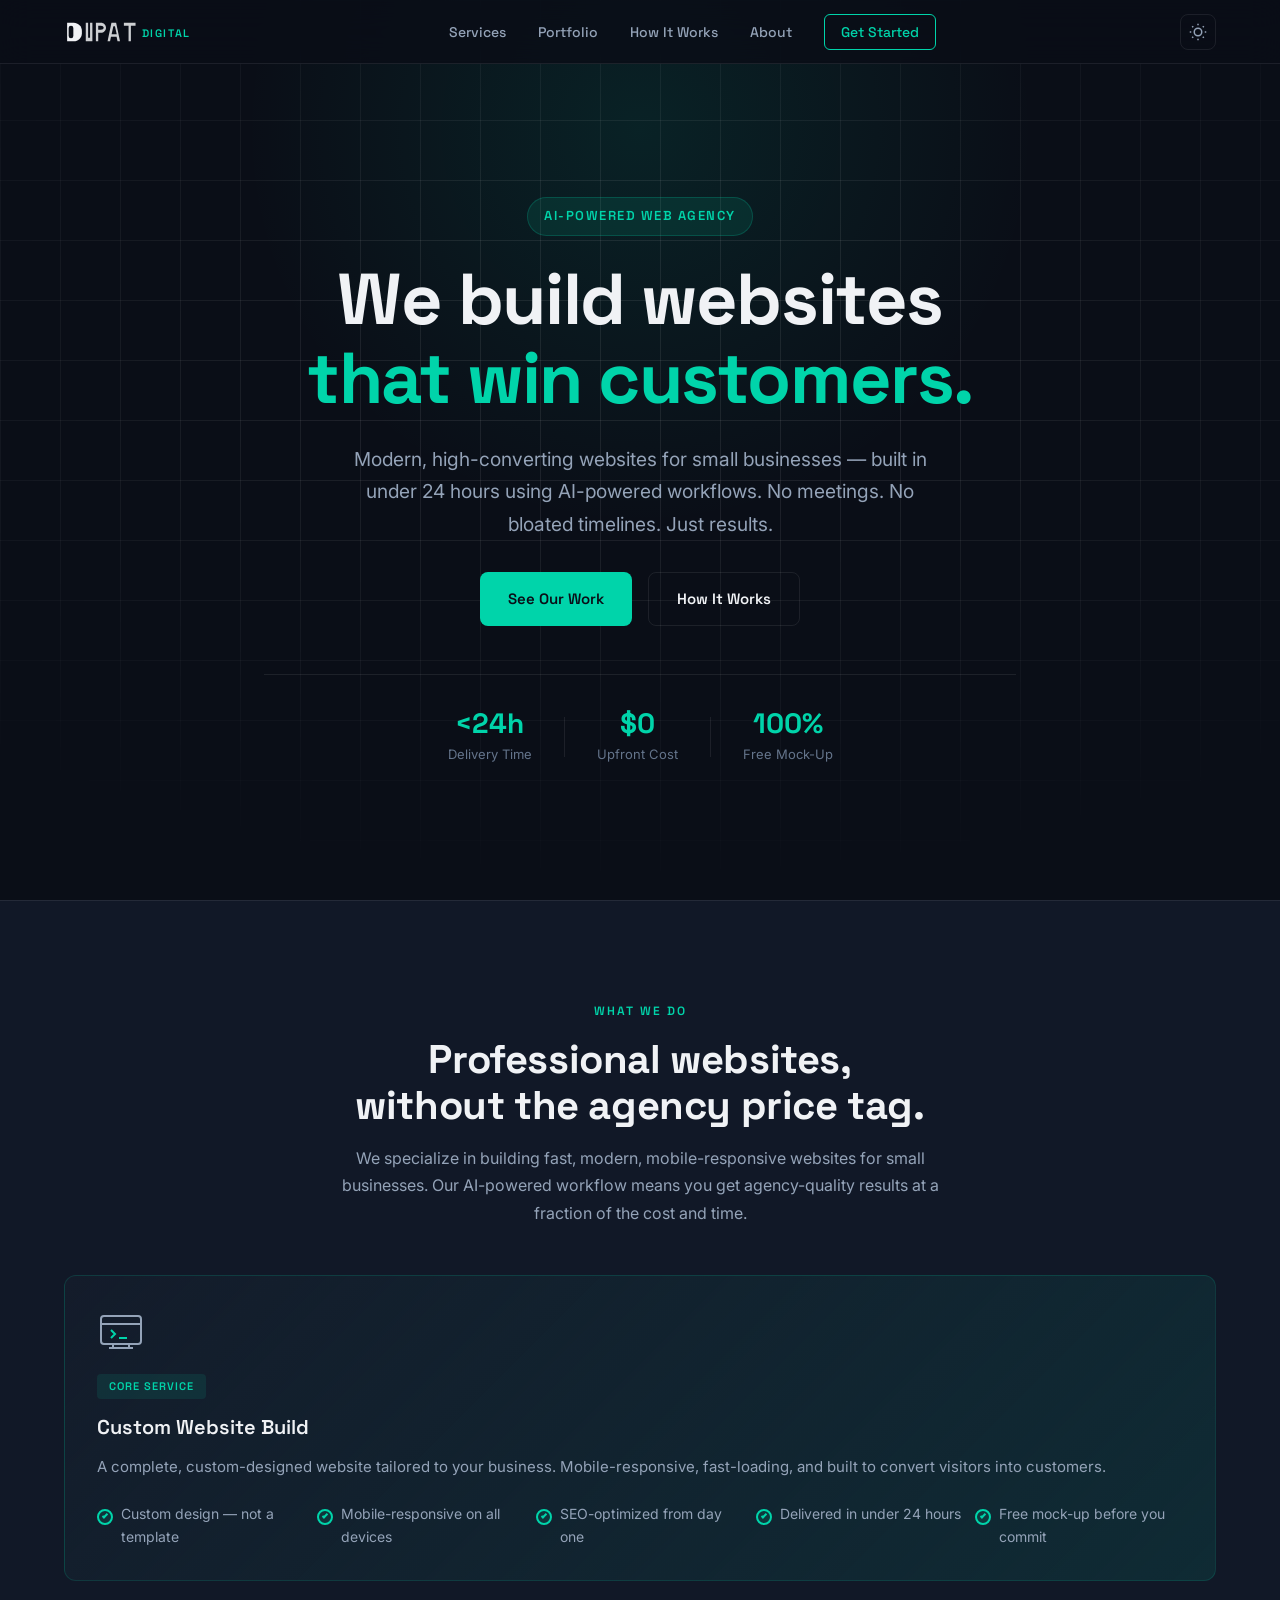
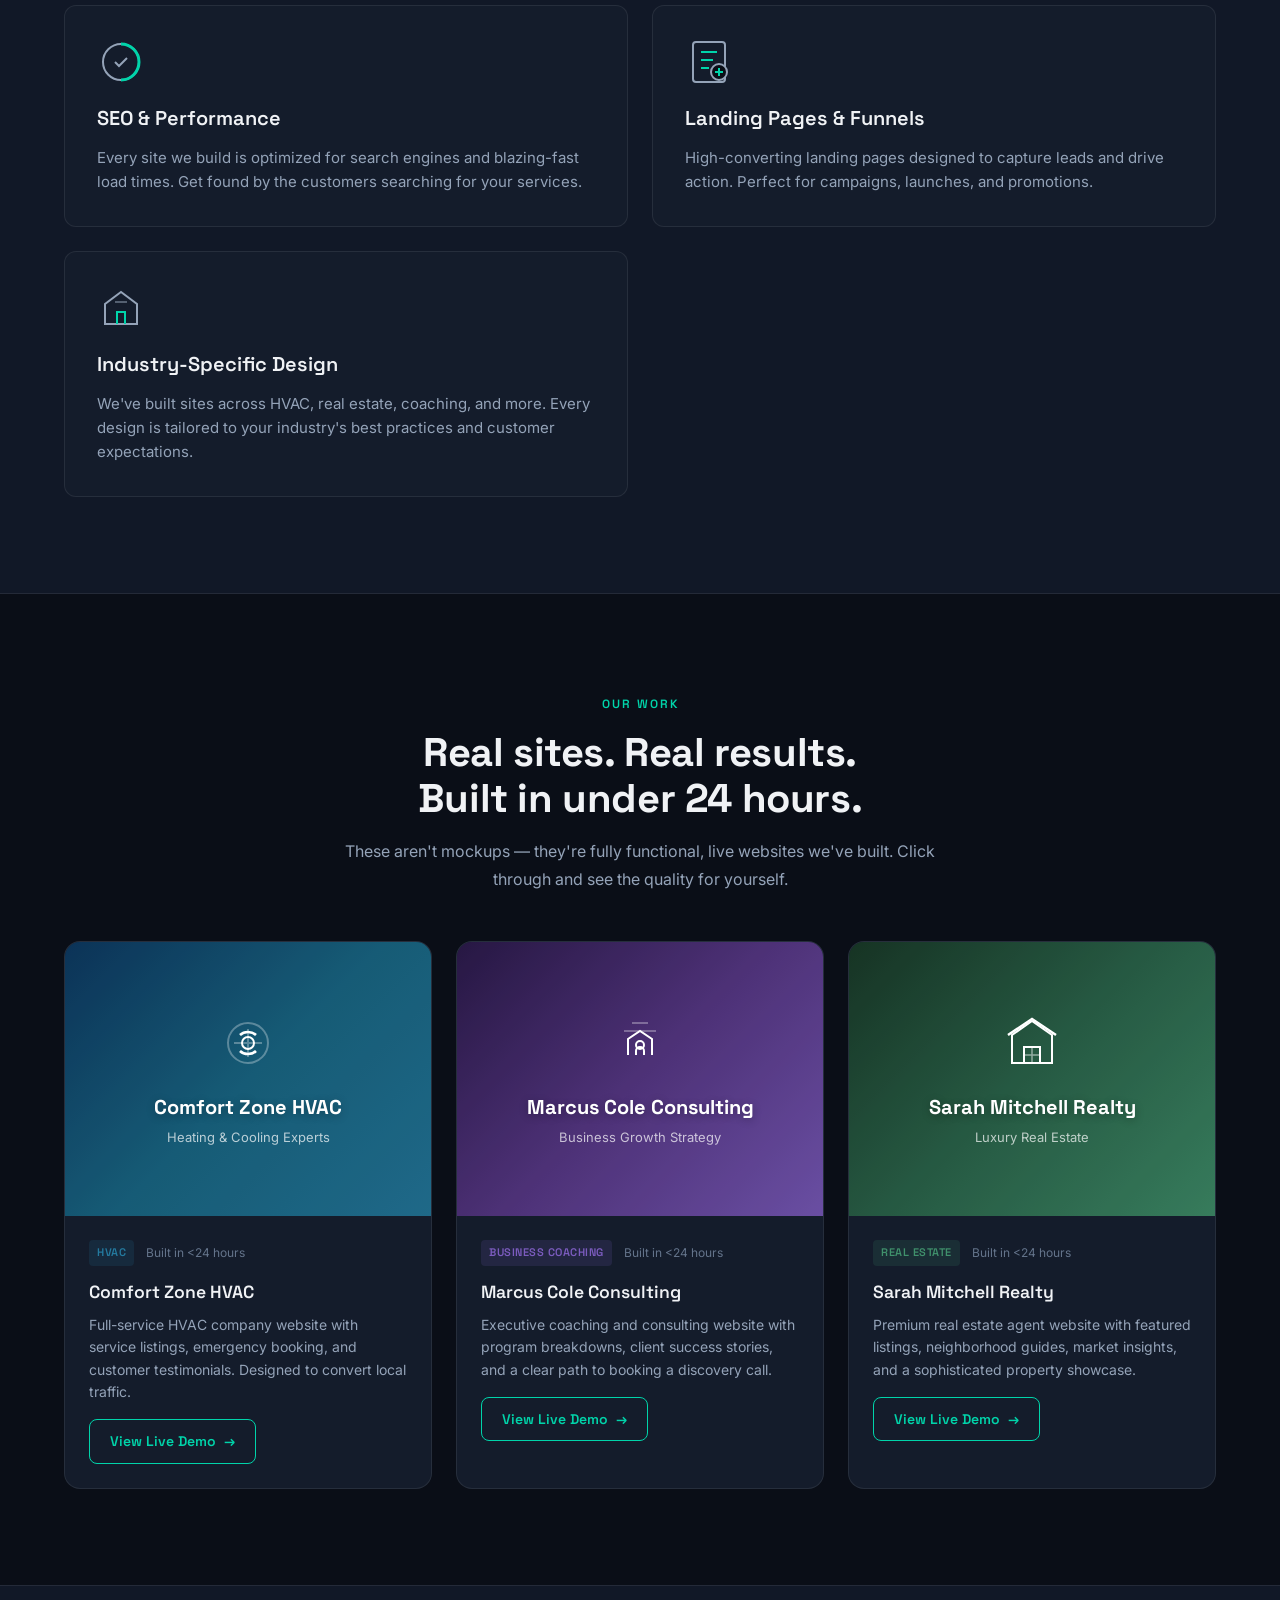
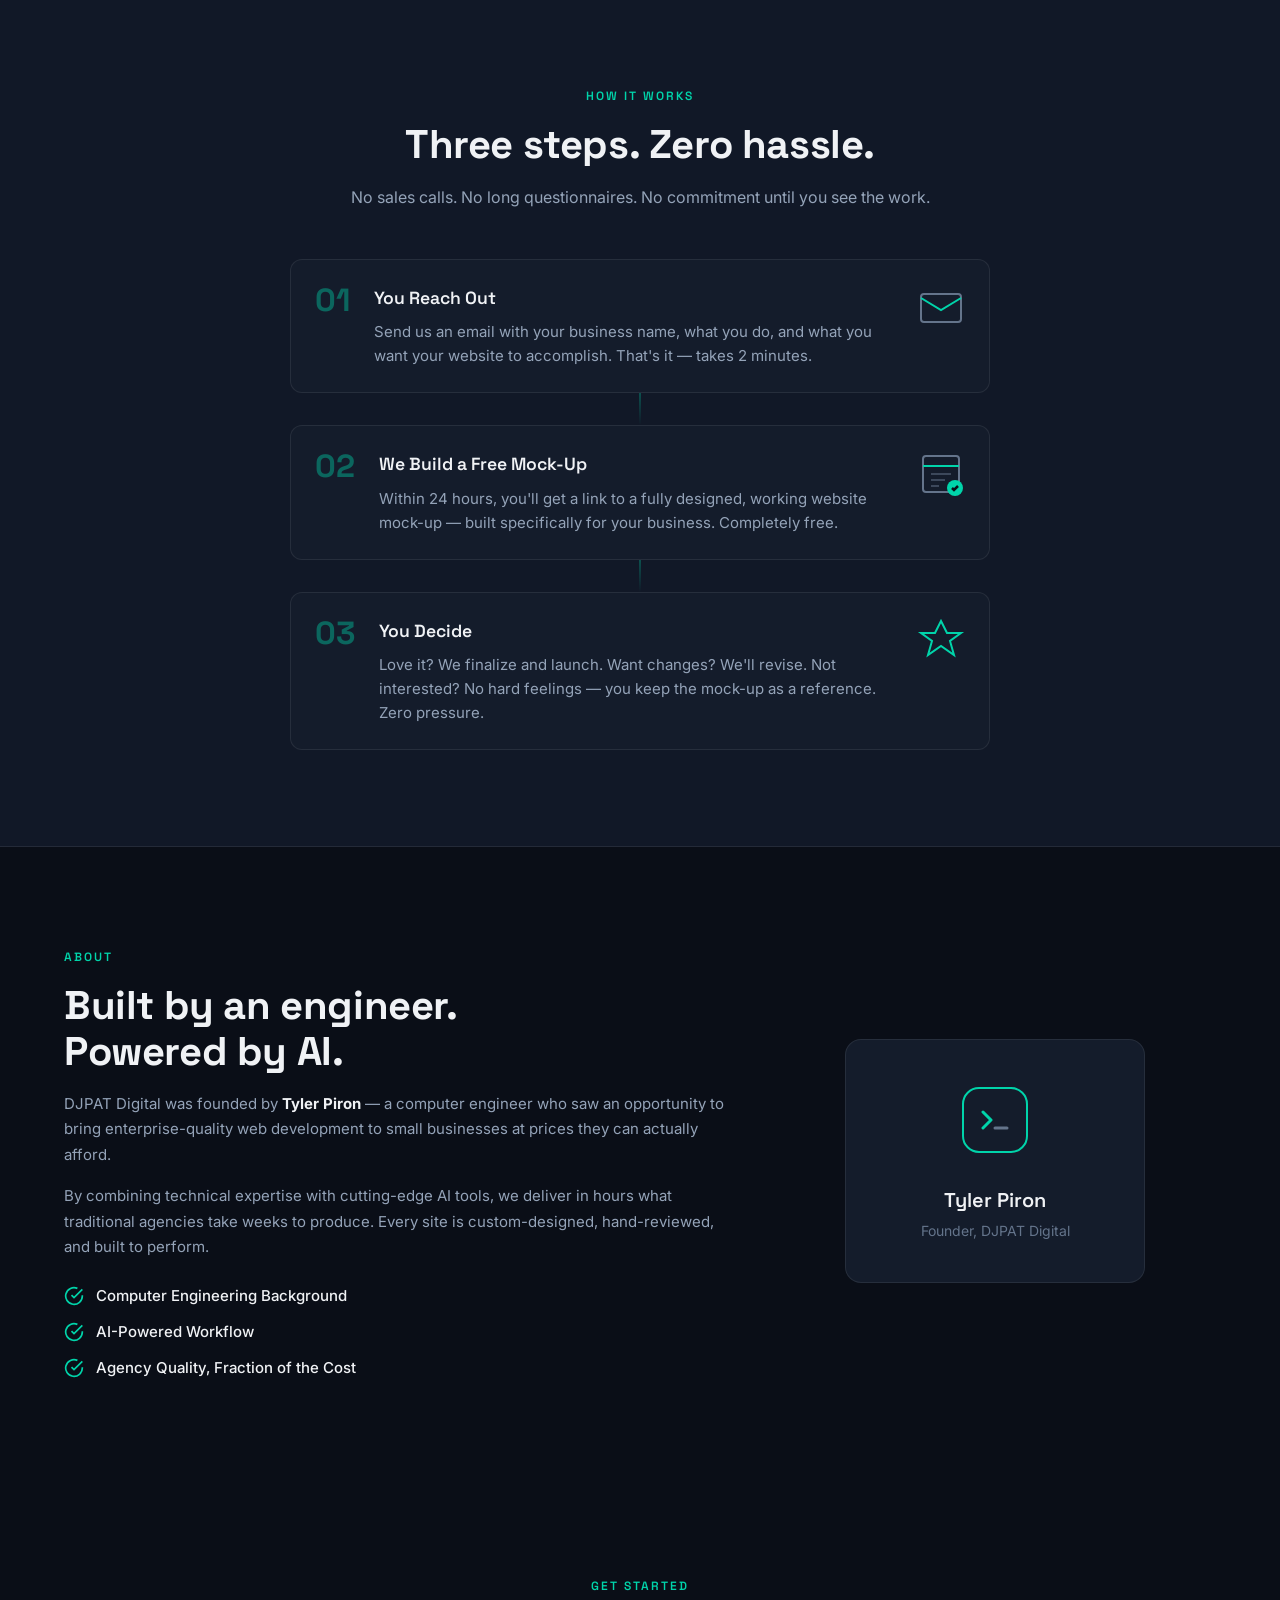
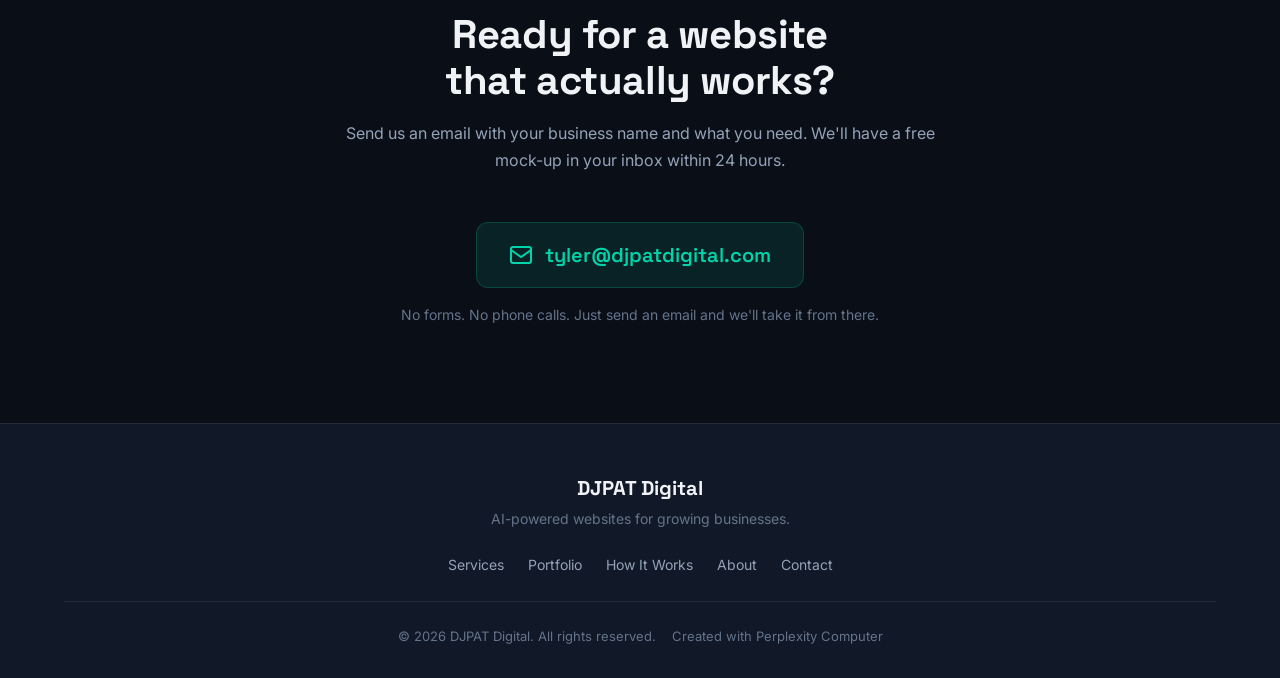
==== commit 48d8bc4c: "Rebuild: consolidated single-page site with embedded portfolio" ====
--- a/index.html
+++ b/index.html
@@ -20,32 +20,37 @@
 
 <meta charset="UTF-8">
 <meta name="viewport" content="width=device-width, initial-scale=1.0">
-<title>DJPAT Digital — AI-Powered Digital Services for Growing Businesses</title>
-<meta name="description" content="AI-powered digital services agency delivering agency-quality websites, SEO content, competitive intelligence, and growth systems at a fraction of the cost.">
-<meta property="og:title" content="DJPAT Digital — AI-Powered Digital Services">
-<meta property="og:description" content="We use AI tools that cost $25,000+/year to deliver agency-quality work at a fraction of the cost.">
+<title>DJPAT Digital — AI-Powered Websites for Small Businesses</title>
+<meta name="description" content="DJPAT Digital builds modern, affordable websites for small businesses using AI-powered workflows. See live demos and get a free mock-up in under 24 hours.">
+<meta property="og:title" content="DJPAT Digital — AI-Powered Websites for Small Businesses">
+<meta property="og:description" content="Modern, affordable websites for small businesses. Built fast with AI-powered workflows. Free mock-up, no commitment.">
 <meta property="og:type" content="website">
-
-<!-- Fonts: Space Grotesk (display) + Inter (body) -->
+<meta property="og:url" content="https://tylerlearnsai.github.io/djpat-digital/">
+
 <link rel="preconnect" href="https://fonts.googleapis.com">
 <link rel="preconnect" href="https://fonts.gstatic.com" crossorigin>
 <link href="https://fonts.googleapis.com/css2?family=Space+Grotesk:wght@400;500;600;700&family=Inter:wght@400;500;600&display=swap" rel="stylesheet">
 
-<link rel="stylesheet" href="./style.css">
-
-<!-- JSON-LD Structured Data -->
+<link rel="stylesheet" href="style.css">
+
+<!-- Favicon -->
+<link rel="icon" type="image/svg+xml" href="data:image/svg+xml,%3Csvg xmlns='http://www.w3.org/2000/svg' viewBox='0 0 32 32'%3E%3Crect width='32' height='32' rx='6' fill='%230d1117'/%3E%3Cpath d='M8 8h6l4 8-4 8H8l4-8L8 8z' fill='%2300d4aa'/%3E%3Cpath d='M16 8h6l4 8-4 8h-6l4-8-4-8z' fill='%2300d4aa' opacity='0.6'/%3E%3C/svg%3E">
+
 <script type="application/ld+json">
 {
   "@context": "https://schema.org",
   "@type": "ProfessionalService",
   "name": "DJPAT Digital",
-  "description": "AI-Powered Digital Services for Growing Businesses",
-  "url": "https://djpatdigital.com",
-  "email": "tyler.piron@gmail.com",
+  "description": "AI-powered web services agency building modern, affordable websites for small businesses.",
+  "url": "https://tylerlearnsai.github.io/djpat-digital/",
+  "email": "tyler@djpatdigital.com",
   "founder": {
     "@type": "Person",
-    "name": "Tyler Piron"
+    "name": "Tyler Piron",
+    "jobTitle": "Founder"
   },
+  "serviceType": ["Web Design", "Web Development", "AI-Powered Web Services"],
+  "areaServed": "US",
   "creator": {
     "@type": "SoftwareApplication",
     "name": "Perplexity Computer",
@@ -56,454 +61,381 @@
 </head>
 <body>
 
-<!-- ========== HEADER / NAV ========== -->
-<header class="header" id="header">
-  <div class="header__inner">
-    <a href="#hero" class="header__logo" aria-label="DJPAT Digital home">
-      <!-- SVG Logo -->
-      <svg width="36" height="36" viewBox="0 0 40 40" fill="none" xmlns="http://www.w3.org/2000/svg" aria-hidden="true">
-        <rect x="2" y="2" width="36" height="36" rx="8" stroke="currentColor" stroke-width="2.5"/>
-        <path d="M10 12h5c4.5 0 7 2.5 7 7s-2.5 7-7 7h-5" stroke="var(--color-accent)" stroke-width="2.5" stroke-linecap="round" stroke-linejoin="round"/>
-        <path d="M24 12h4l-2 6 4 0-6 10 1-6h-3l2-10z" fill="var(--color-accent)" opacity="0.9"/>
+<!-- ===== HEADER / NAV ===== -->
+<header class="site-header" id="site-header">
+  <div class="container header-inner">
+    <a href="#" class="logo" aria-label="DJPAT Digital home">
+      <svg viewBox="0 0 180 36" fill="none" xmlns="http://www.w3.org/2000/svg" class="logo-svg" aria-hidden="true">
+        <path d="M4 6h8.5C18.3 6 23 10.7 23 16.5v3C23 25.3 18.3 30 12.5 30H4V6z" fill="currentColor"/>
+        <rect x="6" y="10" width="6" height="16" rx="3" fill="var(--color-bg)"/>
+        <path d="M28 30V6h3v19.5h2.5V6h3v24H28z" fill="currentColor" opacity="0.85"/>
+        <path d="M41 6h6.5c3.6 0 6.5 2.9 6.5 6.5v0c0 3.6-2.9 6.5-6.5 6.5H44V30h-3V6zm3 4v5h3.5c1.9 0 3.5-1.1 3.5-2.5S49.4 10 47.5 10H44z" fill="currentColor" opacity="0.85"/>
+        <path d="M59 6h8l5 24h-3.2l-1.2-6H60.4l-1.2 6H56l5-24h-2zm4.5 4.5L61.2 21h6.6L65.5 10.5h-2z" fill="currentColor" opacity="0.85"/>
+        <path d="M77 10V6h15v4h-6v20h-3V10h-6z" fill="currentColor" opacity="0.85"/>
+        <text x="100" y="25" font-family="Space Grotesk, sans-serif" font-size="14" font-weight="600" fill="var(--color-accent)" letter-spacing="2">DIGITAL</text>
       </svg>
-      <span class="header__wordmark">DJPAT<span class="header__wordmark-accent">Digital</span></span>
     </a>
-
-    <nav class="header__nav" id="mainNav" aria-label="Main navigation">
-      <a href="#services" class="nav-link">Services</a>
-      <a href="#portfolio" class="nav-link">Portfolio</a>
-      <a href="#how-it-works" class="nav-link">How It Works</a>
-      <a href="#about" class="nav-link">About</a>
-      <a href="#contact" class="nav-link cta-nav">Get Free Audit</a>
+    <nav class="main-nav" aria-label="Main navigation">
+      <ul class="nav-list">
+        <li><a href="#services" class="nav-link">Services</a></li>
+        <li><a href="#portfolio" class="nav-link">Portfolio</a></li>
+        <li><a href="#process" class="nav-link">How It Works</a></li>
+        <li><a href="#about" class="nav-link">About</a></li>
+        <li><a href="#contact" class="nav-link nav-cta">Get Started</a></li>
+      </ul>
     </nav>
-
-    <button class="mobile-toggle" id="mobileToggle" aria-label="Toggle navigation menu" aria-expanded="false">
-      <span></span>
-      <span></span>
-      <span></span>
-    </button>
+    <div class="header-actions">
+      <button class="theme-toggle" id="theme-toggle" aria-label="Toggle light/dark mode">
+        <svg class="icon-sun" viewBox="0 0 24 24" fill="none" stroke="currentColor" stroke-width="2"><circle cx="12" cy="12" r="5"/><path d="M12 1v2M12 21v2M4.22 4.22l1.42 1.42M18.36 18.36l1.42 1.42M1 12h2M21 12h2M4.22 19.78l1.42-1.42M18.36 5.64l1.42-1.42"/></svg>
+        <svg class="icon-moon" viewBox="0 0 24 24" fill="none" stroke="currentColor" stroke-width="2"><path d="M21 12.79A9 9 0 1 1 11.21 3 7 7 0 0 0 21 12.79z"/></svg>
+      </button>
+      <button class="mobile-menu-btn" id="mobile-menu-btn" aria-label="Toggle menu" aria-expanded="false">
+        <span></span><span></span><span></span>
+      </button>
+    </div>
   </div>
 </header>
 
-<!-- ========== HERO ========== -->
+<!-- ===== HERO ===== -->
 <section class="hero" id="hero">
-  <div class="hero__bg">
-    <div class="hero__grid-pattern"></div>
-    <div class="hero__glow"></div>
-  </div>
-  <div class="hero__content">
-    <div class="hero__badge fade-in">
-      <span class="badge__dot"></span>
-      AI-Powered Digital Services
-    </div>
-    <h1 class="hero__title fade-in">
-      Agency-Quality Work.<br>
-      <span class="gradient-text">Fraction of the Cost.</span>
+  <div class="hero-bg-effects">
+    <div class="hero-gradient"></div>
+    <div class="hero-grid"></div>
+  </div>
+  <div class="container hero-content">
+    <div class="hero-badge">AI-Powered Web Agency</div>
+    <h1 class="hero-title">
+      We build websites<br>
+      <span class="hero-accent">that win customers.</span>
     </h1>
-    <p class="hero__subtitle fade-in">
-      We leverage $25,000+/year in premium AI tools and data sources to build websites, generate leads, and deliver competitive intelligence — at prices small businesses can actually afford.
+    <p class="hero-subtitle">
+      Modern, high-converting websites for small businesses — built in under 24 hours 
+      using AI-powered workflows. No meetings. No bloated timelines. Just results.
     </p>
-    <div class="hero__actions fade-in">
-      <a href="#portfolio" class="btn btn--primary">See Our Work</a>
-      <a href="#contact" class="btn btn--outline">Get a Free Audit</a>
-    </div>
-    <div class="hero__stats fade-in">
+    <div class="hero-actions">
+      <a href="#portfolio" class="btn btn-primary">See Our Work</a>
+      <a href="#process" class="btn btn-ghost">How It Works</a>
+    </div>
+    <div class="hero-stats">
       <div class="stat">
-        <span class="stat__number">&lt;24hr</span>
-        <span class="stat__label">Average Delivery</span>
-      </div>
+        <span class="stat-value">&lt;24h</span>
+        <span class="stat-label">Delivery Time</span>
+      </div>
+      <div class="stat-divider"></div>
       <div class="stat">
-        <span class="stat__number">70%</span>
-        <span class="stat__label">Cost Savings</span>
-      </div>
+        <span class="stat-value">$0</span>
+        <span class="stat-label">Upfront Cost</span>
+      </div>
+      <div class="stat-divider"></div>
       <div class="stat">
-        <span class="stat__number">$25K+</span>
-        <span class="stat__label">Tools & Data Access</span>
-      </div>
-    </div>
-  </div>
-</section>
-
-<!-- ========== SERVICES ========== -->
-<section class="services" id="services">
+        <span class="stat-value">100%</span>
+        <span class="stat-label">Free Mock-Up</span>
+      </div>
+    </div>
+  </div>
+</section>
+
+<!-- ===== SERVICES ===== -->
+<section class="section services" id="services">
   <div class="container">
-    <div class="section-header fade-in">
-      <span class="section-tag">Services</span>
-      <h2 class="section-title">Everything You Need to Grow Online</h2>
-      <p class="section-desc">Premium digital services powered by AI. Each deliverable is built with the same tools and data used by agencies charging 5-10x more.</p>
-    </div>
-
-    <div class="services__grid">
-      <div class="service-card fade-in" style="--delay: 0">
-        <div class="service-card__icon">
-          <svg width="24" height="24" viewBox="0 0 24 24" fill="none" stroke="currentColor" stroke-width="2" stroke-linecap="round" stroke-linejoin="round"><rect x="2" y="3" width="20" height="14" rx="2"/><path d="M8 21h8M12 17v4"/></svg>
-        </div>
-        <h3 class="service-card__title">AI Website Build</h3>
-        <p class="service-card__desc">Custom-designed, responsive websites built with cutting-edge AI tools. Mobile-first, SEO-optimized, and conversion-focused.</p>
-        <div class="service-card__price">$500 – $3,000</div>
-        <span class="service-card__tag">One-time</span>
-      </div>
-
-      <div class="service-card fade-in" style="--delay: 1">
-        <div class="service-card__icon">
-          <svg width="24" height="24" viewBox="0 0 24 24" fill="none" stroke="currentColor" stroke-width="2" stroke-linecap="round" stroke-linejoin="round"><path d="M12 20V10M18 20V4M6 20v-4"/></svg>
-        </div>
-        <h3 class="service-card__title">Monthly SEO Content</h3>
-        <p class="service-card__desc">Keyword-researched blog posts, landing pages, and Google Business Profile optimization that compound traffic month over month.</p>
-        <div class="service-card__price">$500 – $2,000<span>/mo</span></div>
-        <span class="service-card__tag">Monthly</span>
-      </div>
-
-      <div class="service-card fade-in" style="--delay: 2">
-        <div class="service-card__icon">
-          <svg width="24" height="24" viewBox="0 0 24 24" fill="none" stroke="currentColor" stroke-width="2" stroke-linecap="round" stroke-linejoin="round"><circle cx="11" cy="11" r="8"/><path d="M21 21l-4.35-4.35"/><path d="M11 8v6M8 11h6"/></svg>
-        </div>
-        <h3 class="service-card__title">Competitive Intel Report</h3>
-        <p class="service-card__desc">Deep-dive competitive analysis with real market data, SEO audits, pricing intelligence, and actionable growth strategies.</p>
-        <div class="service-card__price">$1,000 – $5,000</div>
-        <span class="service-card__tag">One-time</span>
-      </div>
-
-      <div class="service-card fade-in" style="--delay: 3">
-        <div class="service-card__icon">
-          <svg width="24" height="24" viewBox="0 0 24 24" fill="none" stroke="currentColor" stroke-width="2" stroke-linecap="round" stroke-linejoin="round"><path d="M4 4h16c1.1 0 2 .9 2 2v12c0 1.1-.9 2-2 2H4c-1.1 0-2-.9-2-2V6c0-1.1.9-2 2-2z"/><polyline points="22,6 12,13 2,6"/></svg>
-        </div>
-        <h3 class="service-card__title">Social Media Content Pack</h3>
-        <p class="service-card__desc">30 days of platform-specific content — posts, carousels, reels scripts, and hashtag strategy tailored to your audience.</p>
-        <div class="service-card__price">$500 – $1,500<span>/mo</span></div>
-        <span class="service-card__tag">Monthly</span>
-      </div>
-
-      <div class="service-card fade-in" style="--delay: 4">
-        <div class="service-card__icon">
-          <svg width="24" height="24" viewBox="0 0 24 24" fill="none" stroke="currentColor" stroke-width="2" stroke-linecap="round" stroke-linejoin="round"><path d="M22 2L11 13M22 2l-7 20-4-9-9-4z"/></svg>
-        </div>
-        <h3 class="service-card__title">Email Sequence Build</h3>
-        <p class="service-card__desc">High-converting email sequences — welcome series, nurture flows, re-engagement campaigns — written and set up in your platform.</p>
-        <div class="service-card__price">$300 – $1,000</div>
-        <span class="service-card__tag">One-time</span>
-      </div>
-
-      <div class="service-card fade-in" style="--delay: 5">
-        <div class="service-card__icon">
-          <svg width="24" height="24" viewBox="0 0 24 24" fill="none" stroke="currentColor" stroke-width="2" stroke-linecap="round" stroke-linejoin="round"><path d="M12 2v20M17 5H9.5a3.5 3.5 0 0 0 0 7h5a3.5 3.5 0 0 1 0 7H6"/></svg>
-        </div>
-        <h3 class="service-card__title">Financial Data Report</h3>
-        <p class="service-card__desc">Market intelligence reports using PitchBook, Statista, and institutional finance APIs — the same data Wall Street pays for.</p>
-        <div class="service-card__price">$500 – $2,000</div>
-        <span class="service-card__tag">One-time</span>
-      </div>
-
-      <div class="service-card fade-in" style="--delay: 6">
-        <div class="service-card__icon">
-          <svg width="24" height="24" viewBox="0 0 24 24" fill="none" stroke="currentColor" stroke-width="2" stroke-linecap="round" stroke-linejoin="round"><path d="M15 3h6v6M9 21H3v-6M21 3l-7 7M3 21l7-7"/></svg>
-        </div>
-        <h3 class="service-card__title">Landing Page + Funnel</h3>
-        <p class="service-card__desc">Complete conversion funnels — landing pages, lead magnets, thank-you sequences, and tracking — designed to turn traffic into customers.</p>
-        <div class="service-card__price">$500 – $1,500</div>
-        <span class="service-card__tag">One-time</span>
-      </div>
-    </div>
-  </div>
-</section>
-
-<!-- ========== PORTFOLIO ========== -->
-<section class="portfolio" id="portfolio">
+    <div class="section-header">
+      <span class="section-tag">What We Do</span>
+      <h2 class="section-title">Professional websites,<br>without the agency price tag.</h2>
+      <p class="section-desc">We specialize in building fast, modern, mobile-responsive websites for small businesses. Our AI-powered workflow means you get agency-quality results at a fraction of the cost and time.</p>
+    </div>
+    <div class="services-grid">
+      <div class="service-card service-card--primary">
+        <div class="service-icon">
+          <svg viewBox="0 0 48 48" fill="none" stroke="currentColor" stroke-width="2">
+            <rect x="4" y="8" width="40" height="28" rx="3"/>
+            <path d="M4 16h40M16 36v4M32 36v4M12 40h24"/>
+            <path d="M14 22l4 4-4 4M22 30h8" stroke="var(--color-accent)"/>
+          </svg>
+        </div>
+        <div class="service-badge">Core Service</div>
+        <h3>Custom Website Build</h3>
+        <p>A complete, custom-designed website tailored to your business. Mobile-responsive, fast-loading, and built to convert visitors into customers.</p>
+        <ul class="service-features">
+          <li>Custom design — not a template</li>
+          <li>Mobile-responsive on all devices</li>
+          <li>SEO-optimized from day one</li>
+          <li>Delivered in under 24 hours</li>
+          <li>Free mock-up before you commit</li>
+        </ul>
+      </div>
+      <div class="service-card">
+        <div class="service-icon">
+          <svg viewBox="0 0 48 48" fill="none" stroke="currentColor" stroke-width="2">
+            <circle cx="24" cy="24" r="18"/>
+            <path d="M24 6a18 18 0 0 1 0 36" stroke="var(--color-accent)" stroke-width="3"/>
+            <path d="M18 24l4 4 8-8"/>
+          </svg>
+        </div>
+        <h3>SEO &amp; Performance</h3>
+        <p>Every site we build is optimized for search engines and blazing-fast load times. Get found by the customers searching for your services.</p>
+      </div>
+      <div class="service-card">
+        <div class="service-icon">
+          <svg viewBox="0 0 48 48" fill="none" stroke="currentColor" stroke-width="2">
+            <rect x="8" y="4" width="32" height="40" rx="3"/>
+            <path d="M16 14h16M16 22h12M16 30h8" stroke="var(--color-accent)"/>
+            <circle cx="34" cy="34" r="8" fill="var(--color-bg)" stroke="currentColor"/>
+            <path d="M34 30v8M30 34h8" stroke="var(--color-accent)"/>
+          </svg>
+        </div>
+        <h3>Landing Pages &amp; Funnels</h3>
+        <p>High-converting landing pages designed to capture leads and drive action. Perfect for campaigns, launches, and promotions.</p>
+      </div>
+      <div class="service-card">
+        <div class="service-icon">
+          <svg viewBox="0 0 48 48" fill="none" stroke="currentColor" stroke-width="2">
+            <path d="M8 40V20l16-12 16 12v20H8z"/>
+            <path d="M20 40V28h8v12" stroke="var(--color-accent)"/>
+            <path d="M18 18h12" opacity="0.5"/>
+          </svg>
+        </div>
+        <h3>Industry-Specific Design</h3>
+        <p>We've built sites across HVAC, real estate, coaching, and more. Every design is tailored to your industry's best practices and customer expectations.</p>
+      </div>
+    </div>
+  </div>
+</section>
+
+<!-- ===== PORTFOLIO ===== -->
+<section class="section portfolio" id="portfolio">
   <div class="container">
-    <div class="section-header fade-in">
-      <span class="section-tag">Portfolio</span>
-      <h2 class="section-title">Real Work. Real Results.</h2>
-      <p class="section-desc">Every project below was built and delivered in under 24 hours using our AI-powered workflow.</p>
-    </div>
-
-    <div class="portfolio__grid">
-      <!-- Case Study 1: The Signal -->
-      <div class="portfolio-card portfolio-card--featured fade-in">
-        <div class="portfolio-card__browser">
-          <div class="browser__toolbar">
-            <div class="browser__dots">
-              <span></span><span></span><span></span>
+    <div class="section-header">
+      <span class="section-tag">Our Work</span>
+      <h2 class="section-title">Real sites. Real results.<br>Built in under 24 hours.</h2>
+      <p class="section-desc">These aren't mockups — they're fully functional, live websites we've built. Click through and see the quality for yourself.</p>
+    </div>
+    <div class="portfolio-grid">
+
+      <!-- HVAC Card -->
+      <div class="portfolio-card" data-industry="hvac">
+        <div class="portfolio-preview portfolio-preview--hvac">
+          <div class="preview-overlay">
+            <div class="preview-icon">
+              <svg viewBox="0 0 64 64" fill="none">
+                <circle cx="32" cy="32" r="20" stroke="white" stroke-width="2" opacity="0.3"/>
+                <path d="M32 18v28M18 32h28" stroke="white" stroke-width="2" opacity="0.3"/>
+                <path d="M24 24c4-4 12-4 16 0M24 40c4 4 12 4 16 0" stroke="white" stroke-width="2.5"/>
+                <circle cx="32" cy="32" r="6" stroke="white" stroke-width="2"/>
+              </svg>
             </div>
-            <div class="browser__url">thesignal.newsletter</div>
-          </div>
-          <div class="browser__content">
-            <div class="signal-mockup">
-              <div class="signal-mockup__header">
-                <div class="signal-mockup__logo">THE SIGNAL</div>
-                <div class="signal-mockup__tagline">Market Intelligence, Delivered Daily</div>
-              </div>
-              <div class="signal-mockup__hero">
-                <div class="signal-mockup__badge">Today's Edition</div>
-                <div class="signal-mockup__headline">Market-Moving Analysis<br>From Premium Data Sources</div>
-                <div class="signal-mockup__cta-row">
-                  <div class="signal-mockup__cta">Subscribe Free</div>
-                </div>
-              </div>
-              <div class="signal-mockup__data-bar">
-                <span>PitchBook</span>
-                <span>Statista</span>
-                <span>Quiver Quant</span>
-                <span>SEC Filings</span>
-              </div>
+            <span class="preview-business">Comfort Zone HVAC</span>
+            <span class="preview-tagline">Heating &amp; Cooling Experts</span>
+          </div>
+        </div>
+        <div class="portfolio-info">
+          <div class="portfolio-meta">
+            <span class="industry-tag industry-tag--hvac">HVAC</span>
+            <span class="build-time">Built in &lt;24 hours</span>
+          </div>
+          <h3>Comfort Zone HVAC</h3>
+          <p>Full-service HVAC company website with service listings, emergency booking, and customer testimonials. Designed to convert local traffic.</p>
+          <a href="./demos/hvac/" class="btn btn-outline" target="_blank" rel="noopener">View Live Demo <span class="arrow">&rarr;</span></a>
+        </div>
+      </div>
+
+      <!-- Business Coach Card -->
+      <div class="portfolio-card" data-industry="coaching">
+        <div class="portfolio-preview portfolio-preview--coaching">
+          <div class="preview-overlay">
+            <div class="preview-icon">
+              <svg viewBox="0 0 64 64" fill="none">
+                <path d="M20 44V28l12-8 12 8v16" stroke="white" stroke-width="2"/>
+                <path d="M16 20h32M24 12h16" stroke="white" stroke-width="2" opacity="0.3"/>
+                <circle cx="32" cy="34" r="4" stroke="white" stroke-width="2"/>
+                <path d="M28 44v-4c0-2.2 1.8-4 4-4s4 1.8 4 4v4" stroke="white" stroke-width="2"/>
+              </svg>
             </div>
-          </div>
-        </div>
-        <div class="portfolio-card__info">
-          <div class="portfolio-card__tags">
-            <span>Newsletter</span>
-            <span>Landing Page</span>
-            <span>Brand Design</span>
-          </div>
-          <h3 class="portfolio-card__title">The Signal — Financial Newsletter</h3>
-          <p class="portfolio-card__desc">Complete brand identity, landing page, and email infrastructure for a daily financial intelligence newsletter. Built from concept to deployed in under 8 hours.</p>
-          <div class="portfolio-card__meta">
-            <div class="meta-item">
-              <svg width="16" height="16" viewBox="0 0 24 24" fill="none" stroke="currentColor" stroke-width="2"><circle cx="12" cy="12" r="10"/><path d="M12 6v6l4 2"/></svg>
-              <span>Delivered in &lt;8 hours</span>
+            <span class="preview-business">Marcus Cole Consulting</span>
+            <span class="preview-tagline">Business Growth Strategy</span>
+          </div>
+        </div>
+        <div class="portfolio-info">
+          <div class="portfolio-meta">
+            <span class="industry-tag industry-tag--coaching">Business Coaching</span>
+            <span class="build-time">Built in &lt;24 hours</span>
+          </div>
+          <h3>Marcus Cole Consulting</h3>
+          <p>Executive coaching and consulting website with program breakdowns, client success stories, and a clear path to booking a discovery call.</p>
+          <a href="./demos/business-coach/" class="btn btn-outline" target="_blank" rel="noopener">View Live Demo <span class="arrow">&rarr;</span></a>
+        </div>
+      </div>
+
+      <!-- Real Estate Card -->
+      <div class="portfolio-card" data-industry="realestate">
+        <div class="portfolio-preview portfolio-preview--realestate">
+          <div class="preview-overlay">
+            <div class="preview-icon">
+              <svg viewBox="0 0 64 64" fill="none">
+                <path d="M12 52V24l20-14 20 14v28H12z" stroke="white" stroke-width="2"/>
+                <rect x="24" y="36" width="16" height="16" stroke="white" stroke-width="2"/>
+                <path d="M32 36v16M24 44h16" stroke="white" stroke-width="1.5" opacity="0.5"/>
+                <path d="M8 24l24-16 24 16" stroke="white" stroke-width="2.5"/>
+              </svg>
             </div>
-            <div class="meta-item">
-              <svg width="16" height="16" viewBox="0 0 24 24" fill="none" stroke="currentColor" stroke-width="2"><polyline points="22 12 18 12 15 21 9 3 6 12 2 12"/></svg>
-              <span>Live & Generating Subscribers</span>
-            </div>
-          </div>
-        </div>
-      </div>
-
-      <!-- Case Study 2: Nashville HVAC -->
-      <div class="portfolio-card fade-in">
-        <div class="portfolio-card__browser">
-          <div class="browser__toolbar">
-            <div class="browser__dots">
-              <span></span><span></span><span></span>
-            </div>
-            <div class="browser__url">competitive-analysis.pdf</div>
-          </div>
-          <div class="browser__content">
-            <div class="report-mockup">
-              <div class="report-mockup__header">
-                <div class="report-mockup__title">Competitive Analysis Report</div>
-                <div class="report-mockup__subtitle">Nashville, TN HVAC Market</div>
-              </div>
-              <div class="report-mockup__stats">
-                <div class="report-stat">
-                  <div class="report-stat__value">$850M+</div>
-                  <div class="report-stat__label">Market Size</div>
-                </div>
-                <div class="report-stat">
-                  <div class="report-stat__value">12</div>
-                  <div class="report-stat__label">Competitors Analyzed</div>
-                </div>
-                <div class="report-stat">
-                  <div class="report-stat__value">47</div>
-                  <div class="report-stat__label">Data Points</div>
-                </div>
-              </div>
-              <div class="report-mockup__bars">
-                <div class="bar-row"><span class="bar-label">Hiller</span><div class="bar" style="--w:92%"></div></div>
-                <div class="bar-row"><span class="bar-label">Lee Co.</span><div class="bar" style="--w:78%"></div></div>
-                <div class="bar-row"><span class="bar-label">Coolray</span><div class="bar" style="--w:65%"></div></div>
-                <div class="bar-row"><span class="bar-label">Client</span><div class="bar bar--accent" style="--w:35%"></div></div>
-              </div>
-            </div>
-          </div>
-        </div>
-        <div class="portfolio-card__info">
-          <div class="portfolio-card__tags">
-            <span>Competitive Intel</span>
-            <span>Market Research</span>
-          </div>
-          <h3 class="portfolio-card__title">Nashville HVAC — Market Analysis</h3>
-          <p class="portfolio-card__desc">365-line competitive intelligence report covering 12 competitors, real Google/Yelp/BBB data, pricing analysis, and a 90-day growth action plan.</p>
-          <div class="portfolio-card__meta">
-            <div class="meta-item">
-              <svg width="16" height="16" viewBox="0 0 24 24" fill="none" stroke="currentColor" stroke-width="2"><circle cx="12" cy="12" r="10"/><path d="M12 6v6l4 2"/></svg>
-              <span>Delivered in &lt;24 hours</span>
-            </div>
-            <div class="meta-item">
-              <svg width="16" height="16" viewBox="0 0 24 24" fill="none" stroke="currentColor" stroke-width="2"><path d="M22 11.08V12a10 10 0 11-5.93-9.14"/><polyline points="22 4 12 14.01 9 11.01"/></svg>
-              <span>Real Market Data</span>
-            </div>
-          </div>
-        </div>
-      </div>
-    </div>
-  </div>
-</section>
-
-<!-- ========== HOW IT WORKS ========== -->
-<section class="how-it-works" id="how-it-works">
+            <span class="preview-business">Sarah Mitchell Realty</span>
+            <span class="preview-tagline">Luxury Real Estate</span>
+          </div>
+        </div>
+        <div class="portfolio-info">
+          <div class="portfolio-meta">
+            <span class="industry-tag industry-tag--realestate">Real Estate</span>
+            <span class="build-time">Built in &lt;24 hours</span>
+          </div>
+          <h3>Sarah Mitchell Realty</h3>
+          <p>Premium real estate agent website with featured listings, neighborhood guides, market insights, and a sophisticated property showcase.</p>
+          <a href="./demos/real-estate/" class="btn btn-outline" target="_blank" rel="noopener">View Live Demo <span class="arrow">&rarr;</span></a>
+        </div>
+      </div>
+
+    </div>
+  </div>
+</section>
+
+<!-- ===== HOW IT WORKS ===== -->
+<section class="section process" id="process">
   <div class="container">
-    <div class="section-header fade-in">
-      <span class="section-tag">Process</span>
-      <h2 class="section-title">How It Works</h2>
-      <p class="section-desc">Three simple steps from idea to delivered product. No meetings about meetings.</p>
-    </div>
-
-    <div class="steps">
-      <div class="step fade-in" style="--delay: 0">
-        <div class="step__number">01</div>
-        <div class="step__content">
-          <h3 class="step__title">Tell Us What You Need</h3>
-          <p class="step__desc">Fill out our brief intake form or hop on a quick call. We'll scope the project, lock in a flat price, and set a delivery timeline — usually 24–72 hours.</p>
-        </div>
-        <div class="step__line"></div>
-      </div>
-      <div class="step fade-in" style="--delay: 1">
-        <div class="step__number">02</div>
-        <div class="step__content">
-          <h3 class="step__title">We Build It with AI</h3>
-          <p class="step__desc">Our team combines cutting-edge AI tools with premium data access — PitchBook, Statista, institutional APIs — to build your deliverable fast, without cutting corners.</p>
-        </div>
-        <div class="step__line"></div>
-      </div>
-      <div class="step fade-in" style="--delay: 2">
-        <div class="step__number">03</div>
-        <div class="step__content">
-          <h3 class="step__title">You Get Results</h3>
-          <p class="step__desc">Receive your polished, production-ready deliverable. One round of revisions included. You own everything — no lock-in, no recurring fees unless you want them.</p>
-        </div>
-      </div>
-    </div>
-  </div>
-</section>
-
-<!-- ========== ABOUT ========== -->
-<section class="about" id="about">
+    <div class="section-header">
+      <span class="section-tag">How It Works</span>
+      <h2 class="section-title">Three steps. Zero hassle.</h2>
+      <p class="section-desc">No sales calls. No long questionnaires. No commitment until you see the work.</p>
+    </div>
+    <div class="process-steps">
+      <div class="process-step">
+        <div class="step-number">01</div>
+        <div class="step-content">
+          <h3>You Reach Out</h3>
+          <p>Send us an email with your business name, what you do, and what you want your website to accomplish. That's it — takes 2 minutes.</p>
+        </div>
+        <div class="step-icon">
+          <svg viewBox="0 0 48 48" fill="none" stroke="currentColor" stroke-width="2">
+            <rect x="4" y="10" width="40" height="28" rx="3"/>
+            <path d="M4 14l20 12 20-12" stroke="var(--color-accent)"/>
+          </svg>
+        </div>
+      </div>
+      <div class="process-connector"></div>
+      <div class="process-step">
+        <div class="step-number">02</div>
+        <div class="step-content">
+          <h3>We Build a Free Mock-Up</h3>
+          <p>Within 24 hours, you'll get a link to a fully designed, working website mock-up — built specifically for your business. Completely free.</p>
+        </div>
+        <div class="step-icon">
+          <svg viewBox="0 0 48 48" fill="none" stroke="currentColor" stroke-width="2">
+            <rect x="6" y="6" width="36" height="36" rx="3"/>
+            <path d="M6 16h36" stroke="var(--color-accent)"/>
+            <path d="M14 24h20M14 30h14M14 36h8" opacity="0.5"/>
+            <circle cx="38" cy="38" r="8" fill="var(--color-accent)" stroke="none"/>
+            <path d="M35 38l2 2 4-4" stroke="var(--color-bg)" stroke-width="2.5"/>
+          </svg>
+        </div>
+      </div>
+      <div class="process-connector"></div>
+      <div class="process-step">
+        <div class="step-number">03</div>
+        <div class="step-content">
+          <h3>You Decide</h3>
+          <p>Love it? We finalize and launch. Want changes? We'll revise. Not interested? No hard feelings — you keep the mock-up as a reference. Zero pressure.</p>
+        </div>
+        <div class="step-icon">
+          <svg viewBox="0 0 48 48" fill="none" stroke="currentColor" stroke-width="2">
+            <path d="M24 4l6 12h14l-11 8 4 14-13-9-13 9 4-14L4 16h14l6-12z" stroke="var(--color-accent)"/>
+          </svg>
+        </div>
+      </div>
+    </div>
+  </div>
+</section>
+
+<!-- ===== ABOUT ===== -->
+<section class="section about" id="about">
   <div class="container">
-    <div class="about__grid fade-in">
-      <div class="about__content">
+    <div class="about-grid">
+      <div class="about-content">
         <span class="section-tag">About</span>
-        <h2 class="section-title">Built Different</h2>
-        <p>DJPAT Digital is a new kind of digital agency. We don't have a fancy downtown office or a team of 50. What we do have is access to the same premium tools and data sources that power the world's top consulting firms — and the AI expertise to use them 10x faster.</p>
-        <p>We use tools that cost <strong>$25,000+/year</strong> to access — Statista, PitchBook, institutional finance APIs, premium SEO platforms — combined with cutting-edge AI to deliver agency-quality work at a fraction of the cost.</p>
-        <p>Founded by Tyler Piron, DJPAT Digital exists to level the playing field. Small businesses deserve the same quality of digital work that Fortune 500 companies get. We're here to make that happen.</p>
-      </div>
-      <div class="about__visual">
-        <div class="about__card">
-          <div class="about__card-row">
-            <span class="about__card-label">Traditional Agency</span>
-            <span class="about__card-value about__card-value--struck">$5,000 – $25,000</span>
-          </div>
-          <div class="about__card-divider"></div>
-          <div class="about__card-row">
-            <span class="about__card-label">DJPAT Digital</span>
-            <span class="about__card-value about__card-value--accent">$300 – $5,000</span>
-          </div>
-          <div class="about__card-divider"></div>
-          <div class="about__card-row">
-            <span class="about__card-label">Your Savings</span>
-            <span class="about__card-value about__card-value--highlight">Up to 90%</span>
-          </div>
-        </div>
-      </div>
-    </div>
-  </div>
-</section>
-
-<!-- ========== DATA SOURCES ========== -->
-<section class="data-sources" id="data-sources">
+        <h2 class="section-title">Built by an engineer.<br>Powered by AI.</h2>
+        <p>DJPAT Digital was founded by <strong>Tyler Piron</strong> — a computer engineer who saw an opportunity to bring enterprise-quality web development to small businesses at prices they can actually afford.</p>
+        <p>By combining technical expertise with cutting-edge AI tools, we deliver in hours what traditional agencies take weeks to produce. Every site is custom-designed, hand-reviewed, and built to perform.</p>
+        <div class="about-highlights">
+          <div class="highlight">
+            <svg viewBox="0 0 24 24" fill="none" stroke="var(--color-accent)" stroke-width="2"><path d="M22 11.08V12a10 10 0 1 1-5.93-9.14"/><path d="M22 4L12 14.01l-3-3"/></svg>
+            <span>Computer Engineering Background</span>
+          </div>
+          <div class="highlight">
+            <svg viewBox="0 0 24 24" fill="none" stroke="var(--color-accent)" stroke-width="2"><path d="M22 11.08V12a10 10 0 1 1-5.93-9.14"/><path d="M22 4L12 14.01l-3-3"/></svg>
+            <span>AI-Powered Workflow</span>
+          </div>
+          <div class="highlight">
+            <svg viewBox="0 0 24 24" fill="none" stroke="var(--color-accent)" stroke-width="2"><path d="M22 11.08V12a10 10 0 1 1-5.93-9.14"/><path d="M22 4L12 14.01l-3-3"/></svg>
+            <span>Agency Quality, Fraction of the Cost</span>
+          </div>
+        </div>
+      </div>
+      <div class="about-visual">
+        <div class="about-card">
+          <div class="about-card-icon">
+            <svg viewBox="0 0 80 80" fill="none">
+              <rect x="8" y="8" width="64" height="64" rx="16" stroke="var(--color-accent)" stroke-width="2"/>
+              <path d="M28 32l8 8-8 8" stroke="var(--color-accent)" stroke-width="3" stroke-linecap="round" stroke-linejoin="round"/>
+              <path d="M40 48h12" stroke="var(--color-text-muted)" stroke-width="3" stroke-linecap="round"/>
+            </svg>
+          </div>
+          <div class="about-card-label">Tyler Piron</div>
+          <div class="about-card-role">Founder, DJPAT Digital</div>
+        </div>
+      </div>
+    </div>
+  </div>
+</section>
+
+<!-- ===== CONTACT ===== -->
+<section class="section contact" id="contact">
   <div class="container">
-    <p class="data-sources__label fade-in">Powered by premium data from</p>
-    <div class="data-sources__strip fade-in">
-      <div class="data-source">
-        <svg width="20" height="20" viewBox="0 0 24 24" fill="none" stroke="currentColor" stroke-width="2" stroke-linecap="round" stroke-linejoin="round"><path d="M12 2v20M17 5H9.5a3.5 3.5 0 0 0 0 7h5a3.5 3.5 0 0 1 0 7H6"/></svg>
-        <span>PitchBook</span>
-      </div>
-      <div class="data-source">
-        <svg width="20" height="20" viewBox="0 0 24 24" fill="none" stroke="currentColor" stroke-width="2" stroke-linecap="round" stroke-linejoin="round"><path d="M12 20V10M18 20V4M6 20v-4"/></svg>
-        <span>Statista</span>
-      </div>
-      <div class="data-source">
-        <svg width="20" height="20" viewBox="0 0 24 24" fill="none" stroke="currentColor" stroke-width="2" stroke-linecap="round" stroke-linejoin="round"><polyline points="22 12 18 12 15 21 9 3 6 12 2 12"/></svg>
-        <span>Quiver Quantitative</span>
-      </div>
-      <div class="data-source">
-        <svg width="20" height="20" viewBox="0 0 24 24" fill="none" stroke="currentColor" stroke-width="2" stroke-linecap="round" stroke-linejoin="round"><rect x="2" y="7" width="20" height="14" rx="2" ry="2"/><path d="M16 21V5a2 2 0 0 0-2-2h-4a2 2 0 0 0-2 2v16"/></svg>
-        <span>Institutional Finance APIs</span>
-      </div>
-    </div>
-  </div>
-</section>
-
-<!-- ========== CONTACT ========== -->
-<section class="contact" id="contact">
-  <div class="container">
-    <div class="contact__grid">
-      <div class="contact__info fade-in">
-        <span class="section-tag">Contact</span>
-        <h2 class="section-title">Get a Free Website Audit</h2>
-        <p class="section-desc">Tell us about your business and we'll send you a free, no-obligation audit of your online presence — including quick wins you can implement today.</p>
-        <div class="contact__features">
-          <div class="contact__feature">
-            <svg width="20" height="20" viewBox="0 0 24 24" fill="none" stroke="var(--color-accent)" stroke-width="2"><path d="M22 11.08V12a10 10 0 11-5.93-9.14"/><polyline points="22 4 12 14.01 9 11.01"/></svg>
-            <span>Free, no-obligation audit</span>
-          </div>
-          <div class="contact__feature">
-            <svg width="20" height="20" viewBox="0 0 24 24" fill="none" stroke="var(--color-accent)" stroke-width="2"><path d="M22 11.08V12a10 10 0 11-5.93-9.14"/><polyline points="22 4 12 14.01 9 11.01"/></svg>
-            <span>Response within 24 hours</span>
-          </div>
-          <div class="contact__feature">
-            <svg width="20" height="20" viewBox="0 0 24 24" fill="none" stroke="var(--color-accent)" stroke-width="2"><path d="M22 11.08V12a10 10 0 11-5.93-9.14"/><polyline points="22 4 12 14.01 9 11.01"/></svg>
-            <span>Actionable recommendations included</span>
-          </div>
-        </div>
-      </div>
-      <div class="contact__form-wrapper fade-in">
-        <form class="contact-form" id="contactForm">
-          <div class="form-group">
-            <label for="name">Your Name</label>
-            <input type="text" id="name" name="name" placeholder="Jane Smith" required>
-          </div>
-          <div class="form-group">
-            <label for="email">Email Address</label>
-            <input type="email" id="email" name="email" placeholder="jane@example.com" required>
-          </div>
-          <div class="form-group">
-            <label for="website">Website URL</label>
-            <input type="url" id="website" name="website" placeholder="https://yoursite.com">
-          </div>
-          <div class="form-group">
-            <label for="message">Tell Us About Your Project</label>
-            <textarea id="message" name="message" rows="4" placeholder="What are you looking to achieve?"></textarea>
-          </div>
-          <button type="submit" class="btn btn--primary btn--full">Send Message</button>
-        </form>
-      </div>
-    </div>
-  </div>
-</section>
-
-<!-- ========== FOOTER ========== -->
-<footer class="footer">
-  <div class="container">
-    <div class="footer__inner">
-      <div class="footer__brand">
-        <a href="#hero" class="header__logo" aria-label="DJPAT Digital home">
-          <svg width="28" height="28" viewBox="0 0 40 40" fill="none" xmlns="http://www.w3.org/2000/svg" aria-hidden="true">
-            <rect x="2" y="2" width="36" height="36" rx="8" stroke="currentColor" stroke-width="2.5"/>
-            <path d="M10 12h5c4.5 0 7 2.5 7 7s-2.5 7-7 7h-5" stroke="var(--color-accent)" stroke-width="2.5" stroke-linecap="round" stroke-linejoin="round"/>
-            <path d="M24 12h4l-2 6 4 0-6 10 1-6h-3l2-10z" fill="var(--color-accent)" opacity="0.9"/>
-          </svg>
-          <span class="header__wordmark">DJPAT<span class="header__wordmark-accent">Digital</span></span>
+    <div class="contact-inner">
+      <div class="section-header">
+        <span class="section-tag">Get Started</span>
+        <h2 class="section-title">Ready for a website<br>that actually works?</h2>
+        <p class="section-desc">Send us an email with your business name and what you need. We'll have a free mock-up in your inbox within 24 hours.</p>
+      </div>
+      <div class="contact-cta-block">
+        <a href="mailto:tyler@djpatdigital.com" class="contact-email-btn">
+          <svg viewBox="0 0 24 24" fill="none" stroke="currentColor" stroke-width="2"><rect x="2" y="4" width="20" height="16" rx="2"/><path d="M2 7l10 7 10-7"/></svg>
+          tyler@djpatdigital.com
         </a>
-        <p class="footer__tagline">AI-Powered Digital Services for Growing Businesses</p>
-      </div>
-      <div class="footer__links">
-        <a href="#services">Services</a>
-        <a href="#portfolio">Portfolio</a>
-        <a href="#about">About</a>
-        <a href="#contact">Contact</a>
-      </div>
-      <div class="footer__bottom">
-        <p>&copy; 2026 DJPAT Digital. All rights reserved.</p>
-        <a href="https://www.perplexity.ai/computer" target="_blank" rel="noopener noreferrer" class="footer__attribution">
-          Created with Perplexity Computer
-        </a>
-      </div>
+        <p class="contact-note">No forms. No phone calls. Just send an email and we'll take it from there.</p>
+      </div>
+    </div>
+  </div>
+</section>
+
+<!-- ===== FOOTER ===== -->
+<footer class="site-footer">
+  <div class="container footer-inner">
+    <div class="footer-brand">
+      <span class="footer-logo">DJPAT Digital</span>
+      <p class="footer-tagline">AI-powered websites for growing businesses.</p>
+    </div>
+    <div class="footer-links">
+      <a href="#services">Services</a>
+      <a href="#portfolio">Portfolio</a>
+      <a href="#process">How It Works</a>
+      <a href="#about">About</a>
+      <a href="#contact">Contact</a>
+    </div>
+    <div class="footer-bottom">
+      <p>&copy; 2026 DJPAT Digital. All rights reserved.</p>
+      <a href="https://www.perplexity.ai/computer" target="_blank" rel="noopener noreferrer" class="pplx-attribution">
+        Created with Perplexity Computer
+      </a>
     </div>
   </div>
 </footer>
 
-<script src="./script.js" defer></script>
+<script src="script.js"></script>
 </body>
 </html>
--- a/style.css
+++ b/style.css
@@ -1,26 +1,21 @@
-/* ============================================
-   DJPAT Digital — Premium Dark Portfolio
-   ============================================ */
-
-/* --- Design Tokens --- */
+/* ================================================
+   DJPAT Digital — Main Stylesheet
+   Dark + Premium Aesthetic | Cyan/Teal Accent
+   ================================================ */
+
+/* --- CSS Custom Properties --- */
 :root {
-  /* Type Scale */
-  --text-xs:   clamp(0.75rem,  0.7rem  + 0.25vw, 0.875rem);
-  --text-sm:   clamp(0.875rem, 0.8rem  + 0.35vw, 1rem);
-  --text-base: clamp(1rem,     0.95rem + 0.25vw, 1.125rem);
-  --text-lg:   clamp(1.125rem, 1rem    + 0.75vw, 1.5rem);
-  --text-xl:   clamp(1.5rem,   1.2rem  + 1.25vw, 2.25rem);
-  --text-2xl:  clamp(2rem,     1.2rem  + 2.5vw,  3.5rem);
-  --text-3xl:  clamp(2.5rem,   1rem    + 4vw,    5rem);
-
-  /* Spacing */
-  --space-1:  0.25rem;
-  --space-2:  0.5rem;
-  --space-3:  0.75rem;
-  --space-4:  1rem;
-  --space-5:  1.25rem;
-  --space-6:  1.5rem;
-  --space-8:  2rem;
+  /* Typography */
+  --font-display: 'Space Grotesk', system-ui, sans-serif;
+  --font-body: 'Inter', system-ui, sans-serif;
+
+  /* Spacing Scale */
+  --space-1: 0.25rem;
+  --space-2: 0.5rem;
+  --space-3: 0.75rem;
+  --space-4: 1rem;
+  --space-6: 1.5rem;
+  --space-8: 2rem;
   --space-10: 2.5rem;
   --space-12: 3rem;
   --space-16: 4rem;
@@ -28,1379 +23,1161 @@
   --space-24: 6rem;
   --space-32: 8rem;
 
-  /* Fonts */
-  --font-display: 'Space Grotesk', system-ui, sans-serif;
-  --font-body: 'Inter', system-ui, sans-serif;
-
-  /* Radius */
-  --radius-sm: 0.375rem;
-  --radius-md: 0.5rem;
-  --radius-lg: 0.75rem;
-  --radius-xl: 1rem;
-  --radius-2xl: 1.5rem;
-  --radius-full: 9999px;
+  /* Layout */
+  --max-width: 1200px;
+  --header-height: 64px;
 
   /* Transitions */
-  --transition-interactive: 180ms cubic-bezier(0.16, 1, 0.3, 1);
   --ease-out: cubic-bezier(0.16, 1, 0.3, 1);
-
-  /* Content widths */
-  --content-narrow: 640px;
-  --content-default: 960px;
-  --content-wide: 1200px;
-}
-
-/* --- Dark Theme (default and only theme) --- */
-:root, [data-theme="dark"] {
-  --color-bg:             #0a0a0b;
-  --color-surface:        #111113;
-  --color-surface-2:      #18181b;
-  --color-surface-3:      #1e1e22;
-  --color-border:         #2a2a2e;
-  --color-border-subtle:  #1e1e22;
-  --color-divider:        #222226;
-
-  --color-text:           #e4e4e7;
-  --color-text-muted:     #8b8b94;
-  --color-text-faint:     #52525b;
-
-  --color-accent:         #00d4aa;
-  --color-accent-hover:   #00eabc;
-  --color-accent-dim:     #00d4aa1a;
-  --color-accent-medium:  #00d4aa33;
-
+  --transition-fast: 150ms var(--ease-out);
+  --transition-base: 300ms var(--ease-out);
+  --transition-slow: 500ms var(--ease-out);
+}
+
+/* --- Dark Theme (default) --- */
+[data-theme="dark"] {
+  --color-bg: #0a0e17;
+  --color-bg-elevated: #111827;
+  --color-bg-subtle: #1a2332;
+  --color-bg-card: #141c2b;
+  --color-border: rgba(255, 255, 255, 0.08);
+  --color-border-hover: rgba(255, 255, 255, 0.15);
+  --color-text: #f0f2f5;
+  --color-text-secondary: #94a3b8;
+  --color-text-muted: #64748b;
+  --color-accent: #00d4aa;
+  --color-accent-hover: #00e8bc;
+  --color-accent-subtle: rgba(0, 212, 170, 0.1);
+  --color-accent-glow: rgba(0, 212, 170, 0.25);
   --shadow-sm: 0 1px 2px rgba(0,0,0,0.3);
-  --shadow-md: 0 4px 16px rgba(0,0,0,0.4);
-  --shadow-lg: 0 12px 40px rgba(0,0,0,0.5);
-  --shadow-glow: 0 0 40px rgba(0,212,170,0.15);
-}
-
-/* --- Base Reset --- */
-*, *::before, *::after { box-sizing: border-box; margin: 0; padding: 0; }
+  --shadow-md: 0 4px 12px rgba(0,0,0,0.4);
+  --shadow-lg: 0 8px 32px rgba(0,0,0,0.5);
+  --shadow-glow: 0 0 30px rgba(0, 212, 170, 0.15);
+  color-scheme: dark;
+}
+
+/* --- Light Theme --- */
+[data-theme="light"] {
+  --color-bg: #f8fafb;
+  --color-bg-elevated: #ffffff;
+  --color-bg-subtle: #f1f4f8;
+  --color-bg-card: #ffffff;
+  --color-border: rgba(0, 0, 0, 0.08);
+  --color-border-hover: rgba(0, 0, 0, 0.15);
+  --color-text: #0f1729;
+  --color-text-secondary: #475569;
+  --color-text-muted: #94a3b8;
+  --color-accent: #00a88a;
+  --color-accent-hover: #008f75;
+  --color-accent-subtle: rgba(0, 168, 138, 0.08);
+  --color-accent-glow: rgba(0, 168, 138, 0.15);
+  --shadow-sm: 0 1px 3px rgba(0,0,0,0.06);
+  --shadow-md: 0 4px 12px rgba(0,0,0,0.08);
+  --shadow-lg: 0 8px 32px rgba(0,0,0,0.1);
+  --shadow-glow: 0 0 30px rgba(0, 168, 138, 0.1);
+  color-scheme: light;
+}
+
+/* --- Reset & Base --- */
+*, *::before, *::after {
+  box-sizing: border-box;
+  margin: 0;
+  padding: 0;
+}
 
 html {
-  -moz-text-size-adjust: none;
-  -webkit-text-size-adjust: none;
-  text-size-adjust: none;
+  scroll-behavior: smooth;
+  scroll-padding-top: var(--header-height);
+}
+
+body {
+  font-family: var(--font-body);
+  font-size: 16px;
+  line-height: 1.6;
+  color: var(--color-text);
+  background: var(--color-bg);
   -webkit-font-smoothing: antialiased;
   -moz-osx-font-smoothing: grayscale;
-  text-rendering: optimizeLegibility;
-  scroll-behavior: smooth;
-  scroll-padding-top: 80px;
-}
-
-body {
-  min-height: 100dvh;
-  line-height: 1.6;
-  font-family: var(--font-body);
-  font-size: var(--text-base);
-  color: var(--color-text);
-  background-color: var(--color-bg);
-  overflow-x: hidden;
-}
-
-img, picture, video, canvas, svg { display: block; max-width: 100%; height: auto; }
-input, button, textarea, select { font: inherit; color: inherit; }
-h1, h2, h3, h4, h5, h6 { text-wrap: balance; line-height: 1.15; font-family: var(--font-display); }
-p, li, figcaption { text-wrap: pretty; max-width: 72ch; }
-
-::selection {
-  background: var(--color-accent-medium);
-  color: var(--color-text);
-}
-
-:focus-visible {
-  outline: 2px solid var(--color-accent);
-  outline-offset: 3px;
-  border-radius: var(--radius-sm);
-}
-
-@media (prefers-reduced-motion: reduce) {
-  *, *::before, *::after {
-    animation-duration: 0.01ms !important;
-    animation-iteration-count: 1 !important;
-    transition-duration: 0.01ms !important;
-    scroll-behavior: auto !important;
-  }
-}
-
-button { cursor: pointer; background: none; border: none; }
-
-a, button, [role="button"], input, textarea, select {
-  transition: color var(--transition-interactive),
-              background var(--transition-interactive),
-              border-color var(--transition-interactive),
-              box-shadow var(--transition-interactive);
-}
-
-a { color: var(--color-accent); text-decoration: none; }
-
-.sr-only {
-  position: absolute; width: 1px; height: 1px; padding: 0; margin: -1px;
-  overflow: hidden; clip: rect(0, 0, 0, 0); white-space: nowrap; border-width: 0;
-}
-
-/* --- Utility --- */
+  transition: background var(--transition-base), color var(--transition-base);
+}
+
+img { max-width: 100%; display: block; }
+a { color: inherit; text-decoration: none; }
+ul { list-style: none; }
+
+/* --- Container --- */
 .container {
   width: 100%;
-  max-width: var(--content-wide);
+  max-width: var(--max-width);
   margin: 0 auto;
   padding: 0 var(--space-6);
 }
 
-@media (min-width: 768px) {
-  .container { padding: 0 var(--space-8); }
-}
-
-/* --- Scroll Animations (JS IntersectionObserver based) --- */
-.fade-in {
-  opacity: 0;
-  transform: translateY(16px);
-  transition: opacity 0.7s cubic-bezier(0.16, 1, 0.3, 1),
-              transform 0.7s cubic-bezier(0.16, 1, 0.3, 1);
-}
-
-.fade-in.is-visible {
-  opacity: 1;
-  transform: translateY(0);
-}
-
-/* --- Gradient Text --- */
-.gradient-text {
-  background: linear-gradient(135deg, var(--color-accent) 0%, #00f0ff 50%, var(--color-accent) 100%);
-  background-size: 200% auto;
-  -webkit-background-clip: text;
-  background-clip: text;
-  -webkit-text-fill-color: transparent;
-  animation: shimmer 3s linear infinite;
-}
-
-@keyframes shimmer {
-  to { background-position: 200% center; }
-}
-
-/* ==========================================
+@media (max-width: 640px) {
+  .container {
+    padding: 0 var(--space-4);
+  }
+}
+
+/* ================================================
    HEADER
-   ========================================== */
-.header {
+   ================================================ */
+.site-header {
   position: fixed;
   top: 0;
   left: 0;
   right: 0;
   z-index: 100;
-  background: rgba(10, 10, 11, 0.85);
+  height: var(--header-height);
+  background: rgba(10, 14, 23, 0.85);
   backdrop-filter: blur(16px);
   -webkit-backdrop-filter: blur(16px);
-  border-bottom: 1px solid var(--color-border-subtle);
-  transition: transform 0.3s var(--ease-out), box-shadow 0.3s var(--ease-out);
-}
-
-.header--scrolled {
+  border-bottom: 1px solid var(--color-border);
+  transition: transform var(--transition-base), background var(--transition-base), box-shadow var(--transition-base);
+}
+
+[data-theme="light"] .site-header {
+  background: rgba(248, 250, 251, 0.85);
+}
+
+.site-header--hidden {
+  transform: translateY(-100%);
+}
+
+.site-header--scrolled {
   box-shadow: var(--shadow-md);
-  border-bottom-color: var(--color-border);
-}
-
-.header__inner {
-  max-width: var(--content-wide);
-  margin: 0 auto;
-  padding: var(--space-4) var(--space-6);
+}
+
+.header-inner {
   display: flex;
   align-items: center;
   justify-content: space-between;
-}
-
-.header__logo {
+  height: 100%;
+}
+
+/* Logo */
+.logo { display: flex; align-items: center; }
+
+.logo-svg {
+  height: 28px;
+  width: auto;
+  color: var(--color-text);
+}
+
+/* Navigation */
+.nav-list {
+  display: flex;
+  align-items: center;
+  gap: var(--space-8);
+}
+
+.nav-link {
+  font-family: var(--font-display);
+  font-size: 14px;
+  font-weight: 500;
+  color: var(--color-text-secondary);
+  transition: color var(--transition-fast);
+  position: relative;
+}
+
+.nav-link:hover,
+.nav-link:focus-visible {
+  color: var(--color-text);
+}
+
+.nav-link::after {
+  content: '';
+  position: absolute;
+  bottom: -4px;
+  left: 0;
+  width: 0;
+  height: 2px;
+  background: var(--color-accent);
+  transition: width var(--transition-base);
+}
+
+.nav-link:hover::after {
+  width: 100%;
+}
+
+.nav-cta {
+  color: var(--color-accent) !important;
+  border: 1px solid var(--color-accent);
+  padding: var(--space-2) var(--space-4);
+  border-radius: 6px;
+  transition: background var(--transition-fast), color var(--transition-fast);
+}
+
+.nav-cta:hover {
+  background: var(--color-accent);
+  color: var(--color-bg) !important;
+}
+
+.nav-cta::after { display: none; }
+
+/* Header actions */
+.header-actions {
   display: flex;
   align-items: center;
   gap: var(--space-3);
+}
+
+/* Theme toggle */
+.theme-toggle {
+  background: none;
+  border: 1px solid var(--color-border);
+  border-radius: 8px;
+  padding: var(--space-2);
+  cursor: pointer;
+  color: var(--color-text-secondary);
+  transition: color var(--transition-fast), border-color var(--transition-fast);
+  display: flex;
+  align-items: center;
+  justify-content: center;
+}
+
+.theme-toggle:hover {
   color: var(--color-text);
-  text-decoration: none;
-}
-
-.header__logo svg {
-  display: block;
-  flex-shrink: 0;
-}
-
-.header__wordmark {
-  font-family: var(--font-display);
-  font-size: var(--text-lg);
-  font-weight: 700;
-  letter-spacing: -0.02em;
-}
-
-.header__wordmark-accent {
-  color: var(--color-accent);
-  font-weight: 500;
-}
-
-.header__nav {
+  border-color: var(--color-border-hover);
+}
+
+.theme-toggle svg {
+  width: 18px;
+  height: 18px;
+}
+
+[data-theme="dark"] .icon-moon { display: none; }
+[data-theme="light"] .icon-sun { display: none; }
+
+/* Mobile menu button */
+.mobile-menu-btn {
   display: none;
-  align-items: center;
-  gap: var(--space-8);
-}
-
-@media (min-width: 768px) {
-  .header__nav {
-    display: flex;
-  }
-}
-
-.nav-link {
-  font-family: var(--font-display);
-  font-size: var(--text-sm);
-  color: var(--color-text-muted);
-  text-decoration: none;
-  font-weight: 500;
-  letter-spacing: 0.01em;
-  transition: color var(--transition-interactive);
-}
-
-.nav-link:hover {
-  color: var(--color-text);
-}
-
-.cta-nav {
-  background: var(--color-accent);
-  color: #0a0a0b !important;
-  padding: var(--space-2) var(--space-5);
-  border-radius: var(--radius-full);
-  font-weight: 600;
-  font-size: var(--text-xs);
-  text-transform: uppercase;
-  letter-spacing: 0.05em;
-  transition: background var(--transition-interactive), transform var(--transition-interactive);
-}
-
-.cta-nav:hover {
-  background: var(--color-accent-hover);
-  transform: translateY(-1px);
-}
-
-/* Mobile Toggle */
-.mobile-toggle {
-  display: flex;
   flex-direction: column;
   gap: 5px;
+  background: none;
+  border: none;
+  cursor: pointer;
   padding: var(--space-2);
-  z-index: 110;
-}
-
-.mobile-toggle span {
+}
+
+.mobile-menu-btn span {
   display: block;
   width: 22px;
   height: 2px;
   background: var(--color-text);
-  transition: all 0.3s var(--ease-out);
   border-radius: 2px;
-}
-
-.mobile-toggle.is-active span:nth-child(1) {
-  transform: translateY(7px) rotate(45deg);
-}
-
-.mobile-toggle.is-active span:nth-child(2) {
+  transition: transform var(--transition-fast), opacity var(--transition-fast);
+}
+
+.mobile-menu-btn[aria-expanded="true"] span:nth-child(1) {
+  transform: rotate(45deg) translate(5px, 5px);
+}
+.mobile-menu-btn[aria-expanded="true"] span:nth-child(2) {
   opacity: 0;
 }
-
-.mobile-toggle.is-active span:nth-child(3) {
-  transform: translateY(-7px) rotate(-45deg);
-}
-
-@media (min-width: 768px) {
-  .mobile-toggle { display: none; }
-}
-
-/* Mobile Nav Overlay */
-.header__nav.is-open {
-  display: flex;
-  flex-direction: column;
-  position: fixed;
-  top: 0;
-  left: 0;
-  right: 0;
-  bottom: 0;
-  width: 100vw;
-  height: 100dvh;
-  background: #0a0a0b;
-  justify-content: center;
-  align-items: center;
-  gap: var(--space-10);
-  z-index: 105;
-  padding: var(--space-16) var(--space-8);
-}
-
-.header__nav.is-open .nav-link {
-  font-size: var(--text-xl);
-  color: var(--color-text);
-}
-
-.header__nav.is-open .cta-nav {
-  font-size: var(--text-sm);
-  padding: var(--space-4) var(--space-8);
-}
-
-/* ==========================================
+.mobile-menu-btn[aria-expanded="true"] span:nth-child(3) {
+  transform: rotate(-45deg) translate(5px, -5px);
+}
+
+@media (max-width: 860px) {
+  .main-nav {
+    position: fixed;
+    top: var(--header-height);
+    left: 0;
+    right: 0;
+    background: var(--color-bg-elevated);
+    border-bottom: 1px solid var(--color-border);
+    padding: var(--space-6);
+    transform: translateY(-120%);
+    opacity: 0;
+    transition: transform var(--transition-base), opacity var(--transition-base);
+    z-index: 99;
+  }
+
+  .main-nav.is-open {
+    transform: translateY(0);
+    opacity: 1;
+  }
+
+  .nav-list {
+    flex-direction: column;
+    gap: var(--space-4);
+  }
+
+  .nav-link {
+    font-size: 16px;
+  }
+
+  .mobile-menu-btn {
+    display: flex;
+  }
+}
+
+/* ================================================
    HERO
-   ========================================== */
+   ================================================ */
 .hero {
   position: relative;
-  min-height: 100dvh;
+  min-height: 100vh;
   display: flex;
   align-items: center;
   justify-content: center;
+  padding: calc(var(--header-height) + var(--space-16)) 0 var(--space-16);
   overflow: hidden;
-  padding: var(--space-32) var(--space-6) var(--space-16);
-}
-
-.hero__bg {
+}
+
+.hero-bg-effects {
   position: absolute;
   inset: 0;
   pointer-events: none;
 }
 
-.hero__grid-pattern {
+.hero-gradient {
+  position: absolute;
+  top: -30%;
+  left: 50%;
+  transform: translateX(-50%);
+  width: 800px;
+  height: 800px;
+  border-radius: 50%;
+  background: radial-gradient(ellipse, var(--color-accent-glow) 0%, transparent 70%);
+  opacity: 0.4;
+}
+
+[data-theme="light"] .hero-gradient {
+  opacity: 0.2;
+}
+
+.hero-grid {
   position: absolute;
   inset: 0;
-  background-image:
-    linear-gradient(var(--color-border-subtle) 1px, transparent 1px),
-    linear-gradient(90deg, var(--color-border-subtle) 1px, transparent 1px);
+  background-image: 
+    linear-gradient(var(--color-border) 1px, transparent 1px),
+    linear-gradient(90deg, var(--color-border) 1px, transparent 1px);
   background-size: 60px 60px;
-  mask-image: radial-gradient(ellipse 70% 60% at 50% 40%, black 20%, transparent 70%);
-  -webkit-mask-image: radial-gradient(ellipse 70% 60% at 50% 40%, black 20%, transparent 70%);
-  opacity: 0.4;
-}
-
-.hero__glow {
-  position: absolute;
-  width: 600px;
-  height: 600px;
-  top: 10%;
-  left: 50%;
-  transform: translateX(-50%);
-  background: radial-gradient(circle, rgba(0, 212, 170, 0.08) 0%, transparent 70%);
-  pointer-events: none;
-}
-
-.hero__content {
+  mask-image: radial-gradient(ellipse 80% 60% at 50% 40%, black 30%, transparent 100%);
+  -webkit-mask-image: radial-gradient(ellipse 80% 60% at 50% 40%, black 30%, transparent 100%);
+}
+
+.hero-content {
   position: relative;
-  z-index: 2;
   text-align: center;
   max-width: 800px;
 }
 
-.hero__badge {
-  display: inline-flex;
-  align-items: center;
-  gap: var(--space-2);
-  background: var(--color-accent-dim);
-  border: 1px solid var(--color-accent-medium);
+.hero-badge {
+  display: inline-block;
+  font-family: var(--font-display);
+  font-size: 13px;
+  font-weight: 600;
+  letter-spacing: 1.5px;
+  text-transform: uppercase;
+  color: var(--color-accent);
+  background: var(--color-accent-subtle);
+  border: 1px solid rgba(0, 212, 170, 0.2);
   padding: var(--space-2) var(--space-4);
-  border-radius: var(--radius-full);
-  font-size: var(--text-xs);
-  font-family: var(--font-display);
-  font-weight: 500;
+  border-radius: 100px;
+  margin-bottom: var(--space-6);
+}
+
+.hero-title {
+  font-family: var(--font-display);
+  font-size: clamp(2.5rem, 6vw, 4.5rem);
+  font-weight: 700;
+  line-height: 1.1;
+  letter-spacing: -0.02em;
+  margin-bottom: var(--space-6);
+}
+
+.hero-accent {
   color: var(--color-accent);
-  letter-spacing: 0.03em;
-  margin-bottom: var(--space-8);
-}
-
-.badge__dot {
-  width: 6px;
-  height: 6px;
-  border-radius: 50%;
-  background: var(--color-accent);
-  animation: pulse 2s ease-in-out infinite;
-}
-
-@keyframes pulse {
-  0%, 100% { opacity: 1; }
-  50% { opacity: 0.4; }
-}
-
-.hero__title {
-  font-size: var(--text-3xl);
-  font-weight: 700;
-  line-height: 1.05;
-  letter-spacing: -0.03em;
-  margin-bottom: var(--space-6);
-}
-
-.hero__subtitle {
-  font-size: var(--text-base);
-  color: var(--color-text-muted);
-  max-width: 600px;
-  margin: 0 auto var(--space-10);
+}
+
+.hero-subtitle {
+  font-size: clamp(1rem, 2vw, 1.2rem);
+  color: var(--color-text-secondary);
+  max-width: 580px;
+  margin: 0 auto var(--space-8);
   line-height: 1.7;
 }
 
-.hero__actions {
+.hero-actions {
   display: flex;
   gap: var(--space-4);
   justify-content: center;
   flex-wrap: wrap;
-  margin-bottom: var(--space-16);
-}
-
-.hero__stats {
-  display: flex;
-  gap: var(--space-10);
+  margin-bottom: var(--space-12);
+}
+
+/* Stats */
+.hero-stats {
+  display: flex;
+  align-items: center;
   justify-content: center;
-  flex-wrap: wrap;
-  padding-top: var(--space-10);
-  border-top: 1px solid var(--color-border-subtle);
-}
-
-.stat {
-  text-align: center;
-}
-
-.stat__number {
+  gap: var(--space-8);
+  padding-top: var(--space-8);
+  border-top: 1px solid var(--color-border);
+}
+
+.stat { text-align: center; }
+
+.stat-value {
   display: block;
   font-family: var(--font-display);
-  font-size: var(--text-xl);
+  font-size: 1.75rem;
   font-weight: 700;
   color: var(--color-accent);
-  letter-spacing: -0.02em;
-}
-
-.stat__label {
-  display: block;
-  font-size: var(--text-xs);
-  color: var(--color-text-faint);
+  line-height: 1.2;
+}
+
+.stat-label {
+  font-size: 13px;
+  color: var(--color-text-muted);
   margin-top: var(--space-1);
-  text-transform: uppercase;
-  letter-spacing: 0.08em;
-}
-
-/* --- Buttons --- */
+}
+
+.stat-divider {
+  width: 1px;
+  height: 40px;
+  background: var(--color-border);
+}
+
+@media (max-width: 640px) {
+  .hero-stats {
+    gap: var(--space-4);
+  }
+  .stat-value { font-size: 1.4rem; }
+  .stat-label { font-size: 12px; }
+}
+
+/* ================================================
+   BUTTONS
+   ================================================ */
 .btn {
   display: inline-flex;
   align-items: center;
-  justify-content: center;
   gap: var(--space-2);
-  padding: var(--space-4) var(--space-8);
-  border-radius: var(--radius-lg);
-  font-family: var(--font-display);
-  font-size: var(--text-sm);
+  font-family: var(--font-display);
+  font-size: 15px;
   font-weight: 600;
-  text-decoration: none;
+  padding: 14px 28px;
+  border-radius: 8px;
+  border: none;
   cursor: pointer;
-  border: none;
-  transition: all var(--transition-interactive);
-  letter-spacing: 0.01em;
-}
-
-.btn--primary {
+  transition: all var(--transition-fast);
+  white-space: nowrap;
+}
+
+.btn-primary {
   background: var(--color-accent);
-  color: #0a0a0b;
-  box-shadow: 0 0 24px rgba(0, 212, 170, 0.2);
-}
-
-.btn--primary:hover {
+  color: #0a0e17;
+}
+
+.btn-primary:hover {
   background: var(--color-accent-hover);
-  transform: translateY(-2px);
-  box-shadow: 0 0 40px rgba(0, 212, 170, 0.3);
-}
-
-.btn--primary:active {
-  transform: translateY(0);
-}
-
-.btn--outline {
+  box-shadow: var(--shadow-glow);
+  transform: translateY(-1px);
+}
+
+.btn-ghost {
   background: transparent;
   color: var(--color-text);
   border: 1px solid var(--color-border);
 }
 
-.btn--outline:hover {
-  border-color: var(--color-accent);
+.btn-ghost:hover {
+  border-color: var(--color-border-hover);
+  background: var(--color-bg-subtle);
+}
+
+.btn-outline {
+  background: transparent;
   color: var(--color-accent);
-  transform: translateY(-2px);
-}
-
-.btn--full {
-  width: 100%;
-}
-
-/* ==========================================
-   SECTIONS SHARED
-   ========================================== */
+  border: 1px solid var(--color-accent);
+  padding: 10px 20px;
+  font-size: 14px;
+}
+
+.btn-outline:hover {
+  background: var(--color-accent);
+  color: var(--color-bg);
+  transform: translateY(-1px);
+}
+
+.btn-outline .arrow {
+  transition: transform var(--transition-fast);
+}
+
+.btn-outline:hover .arrow {
+  transform: translateX(4px);
+}
+
+/* ================================================
+   SECTIONS (Shared)
+   ================================================ */
+.section {
+  padding: clamp(var(--space-16), 8vw, var(--space-24)) 0;
+}
+
 .section-header {
   text-align: center;
-  margin-bottom: clamp(var(--space-10), 5vw, var(--space-16));
+  max-width: 640px;
+  margin: 0 auto var(--space-12);
 }
 
 .section-tag {
   display: inline-block;
   font-family: var(--font-display);
-  font-size: var(--text-xs);
+  font-size: 12px;
   font-weight: 600;
+  letter-spacing: 2px;
   text-transform: uppercase;
-  letter-spacing: 0.1em;
   color: var(--color-accent);
   margin-bottom: var(--space-4);
 }
 
 .section-title {
-  font-size: var(--text-2xl);
+  font-family: var(--font-display);
+  font-size: clamp(1.75rem, 4vw, 2.5rem);
   font-weight: 700;
-  letter-spacing: -0.03em;
+  line-height: 1.15;
+  letter-spacing: -0.01em;
   margin-bottom: var(--space-4);
 }
 
 .section-desc {
-  font-size: var(--text-base);
-  color: var(--color-text-muted);
-  max-width: 580px;
-  margin: 0 auto;
+  font-size: 1rem;
+  color: var(--color-text-secondary);
   line-height: 1.7;
 }
 
-/* ==========================================
+/* ================================================
    SERVICES
-   ========================================== */
+   ================================================ */
 .services {
-  padding: clamp(var(--space-16), 8vw, var(--space-32)) 0;
-}
-
-.services__grid {
+  background: var(--color-bg-elevated);
+  border-top: 1px solid var(--color-border);
+  border-bottom: 1px solid var(--color-border);
+}
+
+.services-grid {
   display: grid;
-  grid-template-columns: 1fr;
+  grid-template-columns: repeat(2, 1fr);
   gap: var(--space-6);
 }
 
-@media (min-width: 640px) {
-  .services__grid {
-    grid-template-columns: repeat(2, 1fr);
-  }
-}
-
-@media (min-width: 1024px) {
-  .services__grid {
-    grid-template-columns: repeat(3, 1fr);
-  }
-  .services__grid .service-card:last-child {
-    grid-column: 2;
-  }
-}
-
 .service-card {
-  position: relative;
-  background: var(--color-surface);
-  border: 1px solid var(--color-border-subtle);
-  border-radius: var(--radius-xl);
+  background: var(--color-bg-card);
+  border: 1px solid var(--color-border);
+  border-radius: 12px;
   padding: var(--space-8);
-  transition: border-color var(--transition-interactive), box-shadow var(--transition-interactive), transform var(--transition-interactive);
+  transition: border-color var(--transition-fast), box-shadow var(--transition-fast), transform var(--transition-fast);
 }
 
 .service-card:hover {
-  border-color: var(--color-accent-medium);
+  border-color: var(--color-border-hover);
+  box-shadow: var(--shadow-md);
+  transform: translateY(-2px);
+}
+
+.service-card--primary {
+  grid-column: 1 / -1;
+  background: linear-gradient(135deg, var(--color-bg-card), var(--color-accent-subtle));
+  border-color: rgba(0, 212, 170, 0.15);
+}
+
+.service-card--primary:hover {
+  border-color: rgba(0, 212, 170, 0.3);
   box-shadow: var(--shadow-glow);
-  transform: translateY(-4px);
-}
-
-.service-card__icon {
+}
+
+.service-icon {
   width: 48px;
   height: 48px;
-  display: flex;
-  align-items: center;
-  justify-content: center;
-  background: var(--color-accent-dim);
-  border-radius: var(--radius-lg);
+  margin-bottom: var(--space-4);
+}
+
+.service-icon svg {
+  width: 100%;
+  height: 100%;
+  color: var(--color-text-secondary);
+}
+
+.service-badge {
+  display: inline-block;
+  font-family: var(--font-display);
+  font-size: 11px;
+  font-weight: 600;
+  letter-spacing: 1px;
+  text-transform: uppercase;
   color: var(--color-accent);
-  margin-bottom: var(--space-5);
-}
-
-.service-card__title {
-  font-size: var(--text-lg);
+  background: var(--color-accent-subtle);
+  padding: var(--space-1) var(--space-3);
+  border-radius: 4px;
+  margin-bottom: var(--space-3);
+}
+
+.service-card h3 {
+  font-family: var(--font-display);
+  font-size: 1.25rem;
   font-weight: 600;
   margin-bottom: var(--space-3);
-  letter-spacing: -0.01em;
-}
-
-.service-card__desc {
-  font-size: var(--text-sm);
+}
+
+.service-card p {
+  font-size: 15px;
+  color: var(--color-text-secondary);
+  line-height: 1.6;
+}
+
+.service-features {
+  margin-top: var(--space-6);
+  display: grid;
+  grid-template-columns: repeat(auto-fit, minmax(200px, 1fr));
+  gap: var(--space-3);
+}
+
+.service-features li {
+  font-size: 14px;
+  color: var(--color-text-secondary);
+  padding-left: var(--space-6);
+  position: relative;
+}
+
+.service-features li::before {
+  content: '';
+  position: absolute;
+  left: 0;
+  top: 6px;
+  width: 16px;
+  height: 16px;
+  border-radius: 50%;
+  background: var(--color-accent-subtle);
+  border: 2px solid var(--color-accent);
+}
+
+.service-features li::after {
+  content: '';
+  position: absolute;
+  left: 5px;
+  top: 11px;
+  width: 6px;
+  height: 3px;
+  border-left: 2px solid var(--color-accent);
+  border-bottom: 2px solid var(--color-accent);
+  transform: rotate(-45deg);
+}
+
+@media (max-width: 640px) {
+  .services-grid {
+    grid-template-columns: 1fr;
+  }
+  .service-card {
+    padding: var(--space-6);
+  }
+  .service-features {
+    grid-template-columns: 1fr;
+  }
+}
+
+/* ================================================
+   PORTFOLIO
+   ================================================ */
+.portfolio {
+  position: relative;
+}
+
+.portfolio-grid {
+  display: grid;
+  grid-template-columns: repeat(3, 1fr);
+  gap: var(--space-6);
+}
+
+.portfolio-card {
+  background: var(--color-bg-card);
+  border: 1px solid var(--color-border);
+  border-radius: 16px;
+  overflow: hidden;
+  transition: border-color var(--transition-base), box-shadow var(--transition-base), transform var(--transition-base);
+}
+
+.portfolio-card:hover {
+  border-color: var(--color-border-hover);
+  box-shadow: var(--shadow-lg);
+  transform: translateY(-4px);
+}
+
+/* Preview Tiles */
+.portfolio-preview {
+  position: relative;
+  aspect-ratio: 4 / 3;
+  overflow: hidden;
+}
+
+.portfolio-preview--hvac {
+  background: linear-gradient(135deg, #0d3b66, #1a6b8a, #247ba0);
+}
+
+.portfolio-preview--coaching {
+  background: linear-gradient(135deg, #2d1b4e, #5b3a8c, #7c5cbf);
+}
+
+[data-theme="light"] .portfolio-preview--coaching {
+  background: linear-gradient(135deg, #3a2267, #6b4aa0, #8b6bd0);
+}
+
+.portfolio-preview--realestate {
+  background: linear-gradient(135deg, #1a3c2a, #2d6a4f, #40916c);
+}
+
+.preview-overlay {
+  position: absolute;
+  inset: 0;
+  display: flex;
+  flex-direction: column;
+  align-items: center;
+  justify-content: center;
+  background: rgba(0, 0, 0, 0.15);
+  padding: var(--space-6);
+  text-align: center;
+}
+
+.preview-icon {
+  width: 64px;
+  height: 64px;
+  margin-bottom: var(--space-4);
+}
+
+.preview-business {
+  font-family: var(--font-display);
+  font-size: 1.25rem;
+  font-weight: 700;
+  color: white;
+  text-shadow: 0 2px 8px rgba(0,0,0,0.3);
+}
+
+.preview-tagline {
+  font-size: 13px;
+  color: rgba(255, 255, 255, 0.7);
+  margin-top: var(--space-1);
+}
+
+/* Portfolio Info */
+.portfolio-info {
+  padding: var(--space-6);
+}
+
+.portfolio-meta {
+  display: flex;
+  align-items: center;
+  gap: var(--space-3);
+  margin-bottom: var(--space-3);
+}
+
+.industry-tag {
+  font-family: var(--font-display);
+  font-size: 11px;
+  font-weight: 600;
+  letter-spacing: 0.5px;
+  text-transform: uppercase;
+  padding: var(--space-1) var(--space-2);
+  border-radius: 4px;
+}
+
+.industry-tag--hvac {
+  color: #247ba0;
+  background: rgba(36, 123, 160, 0.15);
+}
+
+.industry-tag--coaching {
+  color: #7c5cbf;
+  background: rgba(124, 92, 191, 0.15);
+}
+
+.industry-tag--realestate {
+  color: #40916c;
+  background: rgba(64, 145, 108, 0.15);
+}
+
+.build-time {
+  font-size: 12px;
   color: var(--color-text-muted);
+}
+
+[data-theme="light"] .portfolio-card {
+  box-shadow: var(--shadow-md);
+}
+
+.portfolio-info h3 {
+  font-family: var(--font-display);
+  font-size: 1.1rem;
+  font-weight: 600;
+  margin-bottom: var(--space-2);
+}
+
+.portfolio-info p {
+  font-size: 14px;
+  color: var(--color-text-secondary);
   line-height: 1.6;
-  margin-bottom: var(--space-6);
-}
-
-.service-card__price {
-  font-family: var(--font-display);
-  font-size: var(--text-lg);
+  margin-bottom: var(--space-4);
+}
+
+@media (max-width: 900px) {
+  .portfolio-grid {
+    grid-template-columns: 1fr;
+    max-width: 500px;
+    margin: 0 auto;
+  }
+}
+
+/* ================================================
+   PROCESS / HOW IT WORKS
+   ================================================ */
+.process {
+  background: var(--color-bg-elevated);
+  border-top: 1px solid var(--color-border);
+  border-bottom: 1px solid var(--color-border);
+}
+
+.process-steps {
+  max-width: 700px;
+  margin: 0 auto;
+}
+
+.process-step {
+  display: grid;
+  grid-template-columns: auto 1fr auto;
+  gap: var(--space-6);
+  align-items: start;
+  padding: var(--space-6);
+  background: var(--color-bg-card);
+  border: 1px solid var(--color-border);
+  border-radius: 12px;
+  transition: border-color var(--transition-fast), box-shadow var(--transition-fast);
+}
+
+.process-step:hover {
+  border-color: var(--color-border-hover);
+  box-shadow: var(--shadow-md);
+}
+
+.step-number {
+  font-family: var(--font-display);
+  font-size: 2rem;
   font-weight: 700;
+  color: var(--color-accent);
+  line-height: 1;
+  opacity: 0.4;
+}
+
+.step-content h3 {
+  font-family: var(--font-display);
+  font-size: 1.1rem;
+  font-weight: 600;
+  margin-bottom: var(--space-2);
+}
+
+.step-content p {
+  font-size: 15px;
+  color: var(--color-text-secondary);
+  line-height: 1.6;
+}
+
+.step-icon {
+  width: 48px;
+  height: 48px;
+  flex-shrink: 0;
+}
+
+.step-icon svg {
+  width: 100%;
+  height: 100%;
+  color: var(--color-text-muted);
+}
+
+.process-connector {
+  width: 2px;
+  height: 32px;
+  background: linear-gradient(to bottom, var(--color-accent), transparent);
+  margin: 0 auto;
+  opacity: 0.3;
+}
+
+@media (max-width: 640px) {
+  .process-step {
+    grid-template-columns: auto 1fr;
+    gap: var(--space-4);
+    padding: var(--space-4);
+  }
+  .step-icon { display: none; }
+  .step-number { font-size: 1.5rem; }
+}
+
+/* ================================================
+   ABOUT
+   ================================================ */
+.about-grid {
+  display: grid;
+  grid-template-columns: 1.2fr 0.8fr;
+  gap: var(--space-12);
+  align-items: center;
+}
+
+.about-content .section-tag {
+  text-align: left;
+}
+
+.about-content .section-title {
+  text-align: left;
+}
+
+.about-content p {
+  font-size: 15px;
+  color: var(--color-text-secondary);
+  line-height: 1.7;
+  margin-bottom: var(--space-4);
+}
+
+.about-content p strong {
   color: var(--color-text);
-  letter-spacing: -0.01em;
-}
-
-.service-card__price span {
-  font-size: var(--text-sm);
-  font-weight: 400;
+}
+
+.about-highlights {
+  margin-top: var(--space-6);
+  display: flex;
+  flex-direction: column;
+  gap: var(--space-3);
+}
+
+.highlight {
+  display: flex;
+  align-items: center;
+  gap: var(--space-3);
+  font-size: 15px;
+  font-weight: 500;
+}
+
+.highlight svg {
+  width: 20px;
+  height: 20px;
+  flex-shrink: 0;
+}
+
+/* About visual card */
+.about-visual {
+  display: flex;
+  justify-content: center;
+}
+
+.about-card {
+  background: var(--color-bg-card);
+  border: 1px solid var(--color-border);
+  border-radius: 16px;
+  padding: var(--space-10);
+  text-align: center;
+  width: 100%;
+  max-width: 300px;
+}
+
+.about-card-icon {
+  width: 80px;
+  height: 80px;
+  margin: 0 auto var(--space-6);
+}
+
+.about-card-label {
+  font-family: var(--font-display);
+  font-size: 1.25rem;
+  font-weight: 600;
+  margin-bottom: var(--space-1);
+}
+
+.about-card-role {
+  font-size: 14px;
   color: var(--color-text-muted);
 }
 
-.service-card__tag {
-  position: absolute;
-  top: var(--space-4);
-  right: var(--space-4);
-  font-family: var(--font-display);
-  font-size: 0.7rem;
+@media (max-width: 768px) {
+  .about-grid {
+    grid-template-columns: 1fr;
+    gap: var(--space-8);
+  }
+  .about-content .section-title,
+  .about-content .section-tag {
+    text-align: center;
+  }
+  .about-content p {
+    text-align: center;
+  }
+  .about-highlights {
+    align-items: center;
+  }
+}
+
+/* ================================================
+   CONTACT
+   ================================================ */
+.contact {
+  position: relative;
+}
+
+.contact-inner {
+  text-align: center;
+  max-width: 600px;
+  margin: 0 auto;
+}
+
+.contact-cta-block {
+  margin-top: var(--space-8);
+}
+
+.contact-email-btn {
+  display: inline-flex;
+  align-items: center;
+  gap: var(--space-3);
+  font-family: var(--font-display);
+  font-size: 1.25rem;
   font-weight: 600;
-  text-transform: uppercase;
-  letter-spacing: 0.08em;
   color: var(--color-accent);
-  background: var(--color-accent-dim);
-  padding: var(--space-1) var(--space-3);
-  border-radius: var(--radius-full);
-}
-
-/* ==========================================
-   PORTFOLIO
-   ========================================== */
-.portfolio {
-  padding: clamp(var(--space-16), 8vw, var(--space-32)) 0;
-  background: var(--color-surface);
-}
-
-.portfolio__grid {
-  display: grid;
-  grid-template-columns: 1fr;
-  gap: var(--space-8);
-}
-
-@media (min-width: 1024px) {
-  .portfolio__grid {
-    grid-template-columns: 1.2fr 1fr;
-  }
-}
-
-.portfolio-card {
-  background: var(--color-bg);
-  border: 1px solid var(--color-border-subtle);
-  border-radius: var(--radius-2xl);
-  overflow: hidden;
-  transition: border-color var(--transition-interactive), box-shadow var(--transition-interactive);
-}
-
-.portfolio-card:hover {
-  border-color: var(--color-border);
-  box-shadow: var(--shadow-lg);
-}
-
-/* Browser Frame */
-.portfolio-card__browser {
-  border-bottom: 1px solid var(--color-border-subtle);
-}
-
-.browser__toolbar {
-  display: flex;
-  align-items: center;
-  gap: var(--space-4);
-  padding: var(--space-3) var(--space-4);
-  background: var(--color-surface-2);
-  border-bottom: 1px solid var(--color-border-subtle);
-}
-
-.browser__dots {
-  display: flex;
-  gap: 6px;
-}
-
-.browser__dots span {
-  width: 10px;
-  height: 10px;
-  border-radius: 50%;
-  background: var(--color-surface-3);
-}
-
-.browser__dots span:first-child { background: #ff5f57; }
-.browser__dots span:nth-child(2) { background: #febc2e; }
-.browser__dots span:nth-child(3) { background: #28c840; }
-
-.browser__url {
-  flex: 1;
-  background: var(--color-bg);
-  padding: var(--space-1) var(--space-3);
-  border-radius: var(--radius-sm);
-  font-size: 0.7rem;
-  color: var(--color-text-faint);
-  font-family: var(--font-body);
-}
-
-.browser__content {
-  padding: var(--space-6);
-  min-height: 220px;
-}
-
-/* Signal Mockup */
-.signal-mockup {
+  background: var(--color-accent-subtle);
+  border: 1px solid rgba(0, 212, 170, 0.2);
+  padding: var(--space-4) var(--space-8);
+  border-radius: 12px;
+  transition: all var(--transition-fast);
+}
+
+.contact-email-btn:hover {
+  background: var(--color-accent);
+  color: var(--color-bg);
+  box-shadow: var(--shadow-glow);
+  transform: translateY(-2px);
+}
+
+.contact-email-btn svg {
+  width: 24px;
+  height: 24px;
+  flex-shrink: 0;
+}
+
+.contact-note {
+  font-size: 14px;
+  color: var(--color-text-muted);
+  margin-top: var(--space-4);
+}
+
+/* ================================================
+   FOOTER
+   ================================================ */
+.site-footer {
+  border-top: 1px solid var(--color-border);
+  background: var(--color-bg-elevated);
+  padding: var(--space-12) 0 var(--space-8);
+}
+
+.footer-inner {
+  display: flex;
+  flex-direction: column;
+  align-items: center;
+  gap: var(--space-6);
+}
+
+.footer-brand {
   text-align: center;
 }
 
-.signal-mockup__header {
-  margin-bottom: var(--space-5);
-}
-
-.signal-mockup__logo {
-  font-family: var(--font-display);
-  font-size: var(--text-xl);
+.footer-logo {
+  font-family: var(--font-display);
+  font-size: 1.25rem;
   font-weight: 700;
-  letter-spacing: 0.15em;
-  color: var(--color-text);
-}
-
-.signal-mockup__tagline {
-  font-size: var(--text-xs);
-  color: var(--color-text-faint);
-  letter-spacing: 0.05em;
-}
-
-.signal-mockup__hero {
-  margin-bottom: var(--space-4);
-}
-
-.signal-mockup__badge {
-  display: inline-block;
-  background: var(--color-accent-dim);
-  border: 1px solid var(--color-accent-medium);
-  padding: 2px var(--space-3);
-  border-radius: var(--radius-full);
-  font-size: 0.65rem;
+}
+
+.footer-tagline {
+  font-size: 14px;
+  color: var(--color-text-muted);
+  margin-top: var(--space-1);
+}
+
+.footer-links {
+  display: flex;
+  flex-wrap: wrap;
+  justify-content: center;
+  gap: var(--space-6);
+}
+
+.footer-links a {
+  font-size: 14px;
+  color: var(--color-text-secondary);
+  transition: color var(--transition-fast);
+}
+
+.footer-links a:hover {
   color: var(--color-accent);
-  font-weight: 600;
-  text-transform: uppercase;
-  letter-spacing: 0.1em;
-  margin-bottom: var(--space-3);
-}
-
-.signal-mockup__headline {
-  font-family: var(--font-display);
-  font-size: var(--text-lg);
-  font-weight: 700;
-  line-height: 1.2;
-  letter-spacing: -0.02em;
-}
-
-.signal-mockup__cta-row {
-  margin-top: var(--space-3);
-}
-
-.signal-mockup__cta {
-  display: inline-block;
-  background: var(--color-accent);
-  color: #0a0a0b;
-  padding: var(--space-2) var(--space-5);
-  border-radius: var(--radius-full);
-  font-size: var(--text-xs);
-  font-weight: 600;
-}
-
-.signal-mockup__data-bar {
-  display: flex;
+}
+
+.footer-bottom {
+  display: flex;
+  flex-wrap: wrap;
   justify-content: center;
   gap: var(--space-4);
-  flex-wrap: wrap;
-  padding: var(--space-3);
-  background: var(--color-surface-2);
-  border-radius: var(--radius-md);
-  font-size: 0.65rem;
-  color: var(--color-text-faint);
-  text-transform: uppercase;
-  letter-spacing: 0.05em;
-}
-
-/* Report Mockup */
-.report-mockup {
-  padding: var(--space-2);
-}
-
-.report-mockup__header {
-  margin-bottom: var(--space-5);
-}
-
-.report-mockup__title {
-  font-family: var(--font-display);
-  font-size: var(--text-lg);
-  font-weight: 700;
-  letter-spacing: -0.01em;
-}
-
-.report-mockup__subtitle {
-  font-size: var(--text-xs);
-  color: var(--color-text-faint);
-}
-
-.report-mockup__stats {
-  display: grid;
-  grid-template-columns: repeat(3, 1fr);
-  gap: var(--space-3);
-  margin-bottom: var(--space-5);
-}
-
-.report-stat {
+  padding-top: var(--space-6);
+  border-top: 1px solid var(--color-border);
+  width: 100%;
   text-align: center;
-  padding: var(--space-3);
-  background: var(--color-surface-2);
-  border-radius: var(--radius-md);
-}
-
-.report-stat__value {
-  font-family: var(--font-display);
-  font-size: var(--text-base);
-  font-weight: 700;
+}
+
+.footer-bottom p {
+  font-size: 13px;
+  color: var(--color-text-muted);
+}
+
+.pplx-attribution {
+  font-size: 13px;
+  color: var(--color-text-muted);
+  transition: color var(--transition-fast);
+}
+
+.pplx-attribution:hover {
   color: var(--color-accent);
 }
 
-.report-stat__label {
-  font-size: 0.6rem;
-  color: var(--color-text-faint);
-  text-transform: uppercase;
-  letter-spacing: 0.05em;
-}
-
-.report-mockup__bars {
-  display: flex;
-  flex-direction: column;
-  gap: var(--space-2);
-}
-
-.bar-row {
-  display: flex;
-  align-items: center;
-  gap: var(--space-3);
-}
-
-.bar-label {
-  font-size: 0.65rem;
-  color: var(--color-text-muted);
-  width: 48px;
-  text-align: right;
-  flex-shrink: 0;
-}
-
-.bar {
-  height: 8px;
-  background: var(--color-surface-3);
-  border-radius: var(--radius-full);
-  width: var(--w);
-  transition: width 1s var(--ease-out);
-}
-
-.bar--accent {
+/* ================================================
+   SCROLL ANIMATIONS
+   ================================================ */
+.fade-in {
+  opacity: 0;
+  transform: translateY(24px);
+  transition: opacity 0.6s var(--ease-out), transform 0.6s var(--ease-out);
+}
+
+.fade-in.is-visible {
+  opacity: 1;
+  transform: translateY(0);
+}
+
+/* Stagger children */
+.stagger-children .fade-in:nth-child(1) { transition-delay: 0ms; }
+.stagger-children .fade-in:nth-child(2) { transition-delay: 100ms; }
+.stagger-children .fade-in:nth-child(3) { transition-delay: 200ms; }
+.stagger-children .fade-in:nth-child(4) { transition-delay: 300ms; }
+.stagger-children .fade-in:nth-child(5) { transition-delay: 400ms; }
+
+/* ================================================
+   UTILITIES
+   ================================================ */
+@media (max-width: 640px) {
+  .section {
+    padding: var(--space-12) 0;
+  }
+}
+
+/* Focus styles */
+:focus-visible {
+  outline: 2px solid var(--color-accent);
+  outline-offset: 2px;
+}
+
+/* Selection */
+::selection {
   background: var(--color-accent);
-}
-
-/* Portfolio Card Info */
-.portfolio-card__info {
-  padding: var(--space-6) var(--space-6) var(--space-8);
-}
-
-.portfolio-card__tags {
-  display: flex;
-  gap: var(--space-2);
-  flex-wrap: wrap;
-  margin-bottom: var(--space-4);
-}
-
-.portfolio-card__tags span {
-  font-size: 0.65rem;
-  font-weight: 600;
-  text-transform: uppercase;
-  letter-spacing: 0.08em;
-  color: var(--color-accent);
-  background: var(--color-accent-dim);
-  padding: 2px var(--space-2);
-  border-radius: var(--radius-sm);
-}
-
-.portfolio-card__title {
-  font-size: var(--text-lg);
-  font-weight: 700;
-  margin-bottom: var(--space-3);
-  letter-spacing: -0.01em;
-}
-
-.portfolio-card__desc {
-  font-size: var(--text-sm);
-  color: var(--color-text-muted);
-  line-height: 1.6;
-  margin-bottom: var(--space-4);
-}
-
-.portfolio-card__meta {
-  display: flex;
-  flex-direction: column;
-  gap: var(--space-2);
-}
-
-.meta-item {
-  display: flex;
-  align-items: center;
-  gap: var(--space-2);
-  font-size: var(--text-xs);
-  color: var(--color-text-muted);
-}
-
-.meta-item svg {
-  color: var(--color-accent);
-  flex-shrink: 0;
-}
-
-/* ==========================================
-   HOW IT WORKS
-   ========================================== */
-.how-it-works {
-  padding: clamp(var(--space-16), 8vw, var(--space-32)) 0;
-}
-
-.steps {
-  display: flex;
-  flex-direction: column;
-  gap: 0;
-  max-width: 700px;
-  margin: 0 auto;
-}
-
-.step {
-  position: relative;
-  display: grid;
-  grid-template-columns: auto 1fr;
-  gap: var(--space-6);
-  padding-bottom: var(--space-10);
-}
-
-.step:last-child {
-  padding-bottom: 0;
-}
-
-.step__number {
-  font-family: var(--font-display);
-  font-size: var(--text-2xl);
-  font-weight: 700;
-  color: var(--color-accent);
-  opacity: 0.3;
-  line-height: 1;
-  width: 60px;
-  text-align: center;
-}
-
-.step__content {
-  padding-top: var(--space-1);
-}
-
-.step__title {
-  font-size: var(--text-lg);
-  font-weight: 700;
-  margin-bottom: var(--space-3);
-  letter-spacing: -0.01em;
-}
-
-.step__desc {
-  font-size: var(--text-sm);
-  color: var(--color-text-muted);
-  line-height: 1.7;
-}
-
-.step__line {
-  position: absolute;
-  left: 30px;
-  top: 50px;
-  bottom: 0;
-  width: 1px;
-  background: linear-gradient(to bottom, var(--color-accent-medium), transparent);
-}
-
-/* ==========================================
-   ABOUT
-   ========================================== */
-.about {
-  padding: clamp(var(--space-16), 8vw, var(--space-32)) 0;
-  background: var(--color-surface);
-}
-
-.about__grid {
-  display: grid;
-  grid-template-columns: 1fr;
-  gap: var(--space-10);
-  align-items: center;
-}
-
-@media (min-width: 768px) {
-  .about__grid {
-    grid-template-columns: 1.2fr 1fr;
-    gap: var(--space-16);
-  }
-}
-
-.about__content .section-tag {
-  display: block;
-  text-align: left;
-}
-
-.about__content .section-title {
-  text-align: left;
-  margin-bottom: var(--space-6);
-}
-
-.about__content p {
-  color: var(--color-text-muted);
-  margin-bottom: var(--space-4);
-  line-height: 1.7;
-  font-size: var(--text-sm);
-}
-
-.about__content strong {
-  color: var(--color-text);
-}
-
-.about__card {
-  background: var(--color-bg);
-  border: 1px solid var(--color-border-subtle);
-  border-radius: var(--radius-2xl);
-  padding: var(--space-8);
-}
-
-.about__card-row {
-  display: flex;
-  justify-content: space-between;
-  align-items: center;
-  padding: var(--space-4) 0;
-}
-
-.about__card-label {
-  font-family: var(--font-display);
-  font-size: var(--text-sm);
-  font-weight: 500;
-  color: var(--color-text-muted);
-}
-
-.about__card-value {
-  font-family: var(--font-display);
-  font-size: var(--text-base);
-  font-weight: 700;
-}
-
-.about__card-value--struck {
-  text-decoration: line-through;
-  color: var(--color-text-faint);
-  opacity: 0.6;
-}
-
-.about__card-value--accent {
-  color: var(--color-accent);
-}
-
-.about__card-value--highlight {
-  color: var(--color-accent);
-  font-size: var(--text-lg);
-}
-
-.about__card-divider {
-  height: 1px;
-  background: var(--color-border-subtle);
-}
-
-/* ==========================================
-   DATA SOURCES
-   ========================================== */
-.data-sources {
-  padding: clamp(var(--space-12), 5vw, var(--space-20)) 0;
-  border-top: 1px solid var(--color-border-subtle);
-  border-bottom: 1px solid var(--color-border-subtle);
-}
-
-.data-sources__label {
-  text-align: center;
-  font-size: var(--text-xs);
-  color: var(--color-text-faint);
-  text-transform: uppercase;
-  letter-spacing: 0.12em;
-  font-family: var(--font-display);
-  font-weight: 500;
-  margin-bottom: var(--space-6);
-}
-
-.data-sources__strip {
-  display: flex;
-  justify-content: center;
-  align-items: center;
-  gap: var(--space-8);
-  flex-wrap: wrap;
-}
-
-@media (min-width: 768px) {
-  .data-sources__strip {
-    gap: var(--space-12);
-  }
-}
-
-.data-source {
-  display: flex;
-  align-items: center;
-  gap: var(--space-2);
-  color: var(--color-text-muted);
-  font-family: var(--font-display);
-  font-size: var(--text-sm);
-  font-weight: 500;
-  opacity: 0.7;
-}
-
-.data-source svg {
-  color: var(--color-accent);
-  opacity: 0.6;
-}
-
-/* ==========================================
-   CONTACT
-   ========================================== */
-.contact {
-  padding: clamp(var(--space-16), 8vw, var(--space-32)) 0;
-}
-
-.contact__grid {
-  display: grid;
-  grid-template-columns: 1fr;
-  gap: var(--space-10);
-}
-
-@media (min-width: 768px) {
-  .contact__grid {
-    grid-template-columns: 1fr 1fr;
-    gap: var(--space-16);
-    align-items: start;
-  }
-}
-
-.contact__info .section-tag {
-  display: block;
-  text-align: left;
-}
-
-.contact__info .section-title {
-  text-align: left;
-}
-
-.contact__info .section-desc {
-  text-align: left;
-  margin: 0 0 var(--space-8);
-}
-
-.contact__features {
-  display: flex;
-  flex-direction: column;
-  gap: var(--space-4);
-}
-
-.contact__feature {
-  display: flex;
-  align-items: center;
-  gap: var(--space-3);
-  font-size: var(--text-sm);
-  color: var(--color-text-muted);
-}
-
-.contact__feature svg {
-  flex-shrink: 0;
-}
-
-/* Contact Form */
-.contact-form {
-  background: var(--color-surface);
-  border: 1px solid var(--color-border-subtle);
-  border-radius: var(--radius-2xl);
-  padding: var(--space-8);
-}
-
-.form-group {
-  margin-bottom: var(--space-5);
-}
-
-.form-group label {
-  display: block;
-  font-family: var(--font-display);
-  font-size: var(--text-sm);
-  font-weight: 500;
-  color: var(--color-text);
-  margin-bottom: var(--space-2);
-}
-
-.form-group input,
-.form-group textarea {
-  width: 100%;
-  background: var(--color-bg);
-  border: 1px solid var(--color-border);
-  border-radius: var(--radius-lg);
-  padding: var(--space-3) var(--space-4);
-  font-size: var(--text-base);
-  color: var(--color-text);
-  transition: border-color var(--transition-interactive), box-shadow var(--transition-interactive);
-}
-
-.form-group input::placeholder,
-.form-group textarea::placeholder {
-  color: var(--color-text-faint);
-}
-
-.form-group input:focus,
-.form-group textarea:focus {
-  outline: none;
-  border-color: var(--color-accent);
-  box-shadow: 0 0 0 3px var(--color-accent-dim);
-}
-
-.form-group textarea {
-  resize: vertical;
-  min-height: 100px;
-}
-
-/* ==========================================
-   FOOTER
-   ========================================== */
-.footer {
-  background: var(--color-surface);
-  border-top: 1px solid var(--color-border-subtle);
-  padding: var(--space-12) 0 var(--space-8);
-}
-
-.footer__inner {
-  display: flex;
-  flex-direction: column;
-  gap: var(--space-8);
-}
-
-.footer__brand {
-  display: flex;
-  flex-direction: column;
-  gap: var(--space-3);
-}
-
-.footer__tagline {
-  font-size: var(--text-xs);
-  color: var(--color-text-faint);
-}
-
-.footer__links {
-  display: flex;
-  gap: var(--space-6);
-  flex-wrap: wrap;
-}
-
-.footer__links a {
-  font-family: var(--font-display);
-  font-size: var(--text-sm);
-  color: var(--color-text-muted);
-  text-decoration: none;
-  font-weight: 500;
-  transition: color var(--transition-interactive);
-}
-
-.footer__links a:hover {
-  color: var(--color-text);
-}
-
-.footer__bottom {
-  display: flex;
-  justify-content: space-between;
-  align-items: center;
-  flex-wrap: wrap;
-  gap: var(--space-4);
-  padding-top: var(--space-8);
-  border-top: 1px solid var(--color-border-subtle);
-  font-size: var(--text-xs);
-  color: var(--color-text-faint);
-}
-
-.footer__attribution {
-  color: var(--color-text-faint);
-  font-size: var(--text-xs);
-  text-decoration: none;
-  transition: color var(--transition-interactive);
-}
-
-.footer__attribution:hover {
-  color: var(--color-text-muted);
-}
-
-/* ==========================================
-   MOBILE RESPONSIVE
-   ========================================== */
-@media (max-width: 767px) {
-  .hero {
-    padding: var(--space-24) var(--space-4) var(--space-12);
-    min-height: auto;
-  }
-
-  .hero__title {
-    font-size: clamp(2rem, 8vw, 3rem);
-  }
-
-  .hero__stats {
-    gap: var(--space-6);
-  }
-
-  .stat__number {
-    font-size: var(--text-lg);
-  }
-
-  .services__grid {
-    grid-template-columns: 1fr;
-  }
-
-  .service-card {
-    padding: var(--space-6);
-  }
-
-  .portfolio__grid {
-    grid-template-columns: 1fr;
-  }
-
-  .step {
-    grid-template-columns: 48px 1fr;
-    gap: var(--space-4);
-  }
-
-  .step__number {
-    font-size: var(--text-xl);
-    width: 48px;
-  }
-
-  .step__line {
-    left: 24px;
-  }
-
-  .about__grid {
-    grid-template-columns: 1fr;
-  }
-
-  .contact__grid {
-    grid-template-columns: 1fr;
-  }
-
-  .contact-form {
-    padding: var(--space-6);
-  }
-
-  .footer__bottom {
-    flex-direction: column;
-    text-align: center;
-  }
-
-  .header__inner {
-    padding: var(--space-3) var(--space-4);
-  }
-}
-
-@media (max-width: 480px) {
-  .signal-mockup__data-bar {
-    gap: var(--space-2);
-  }
-
-  .report-mockup__stats {
-    gap: var(--space-2);
-  }
-
-  .data-sources__strip {
-    gap: var(--space-4);
-  }
-}
+  color: var(--color-bg);
+}
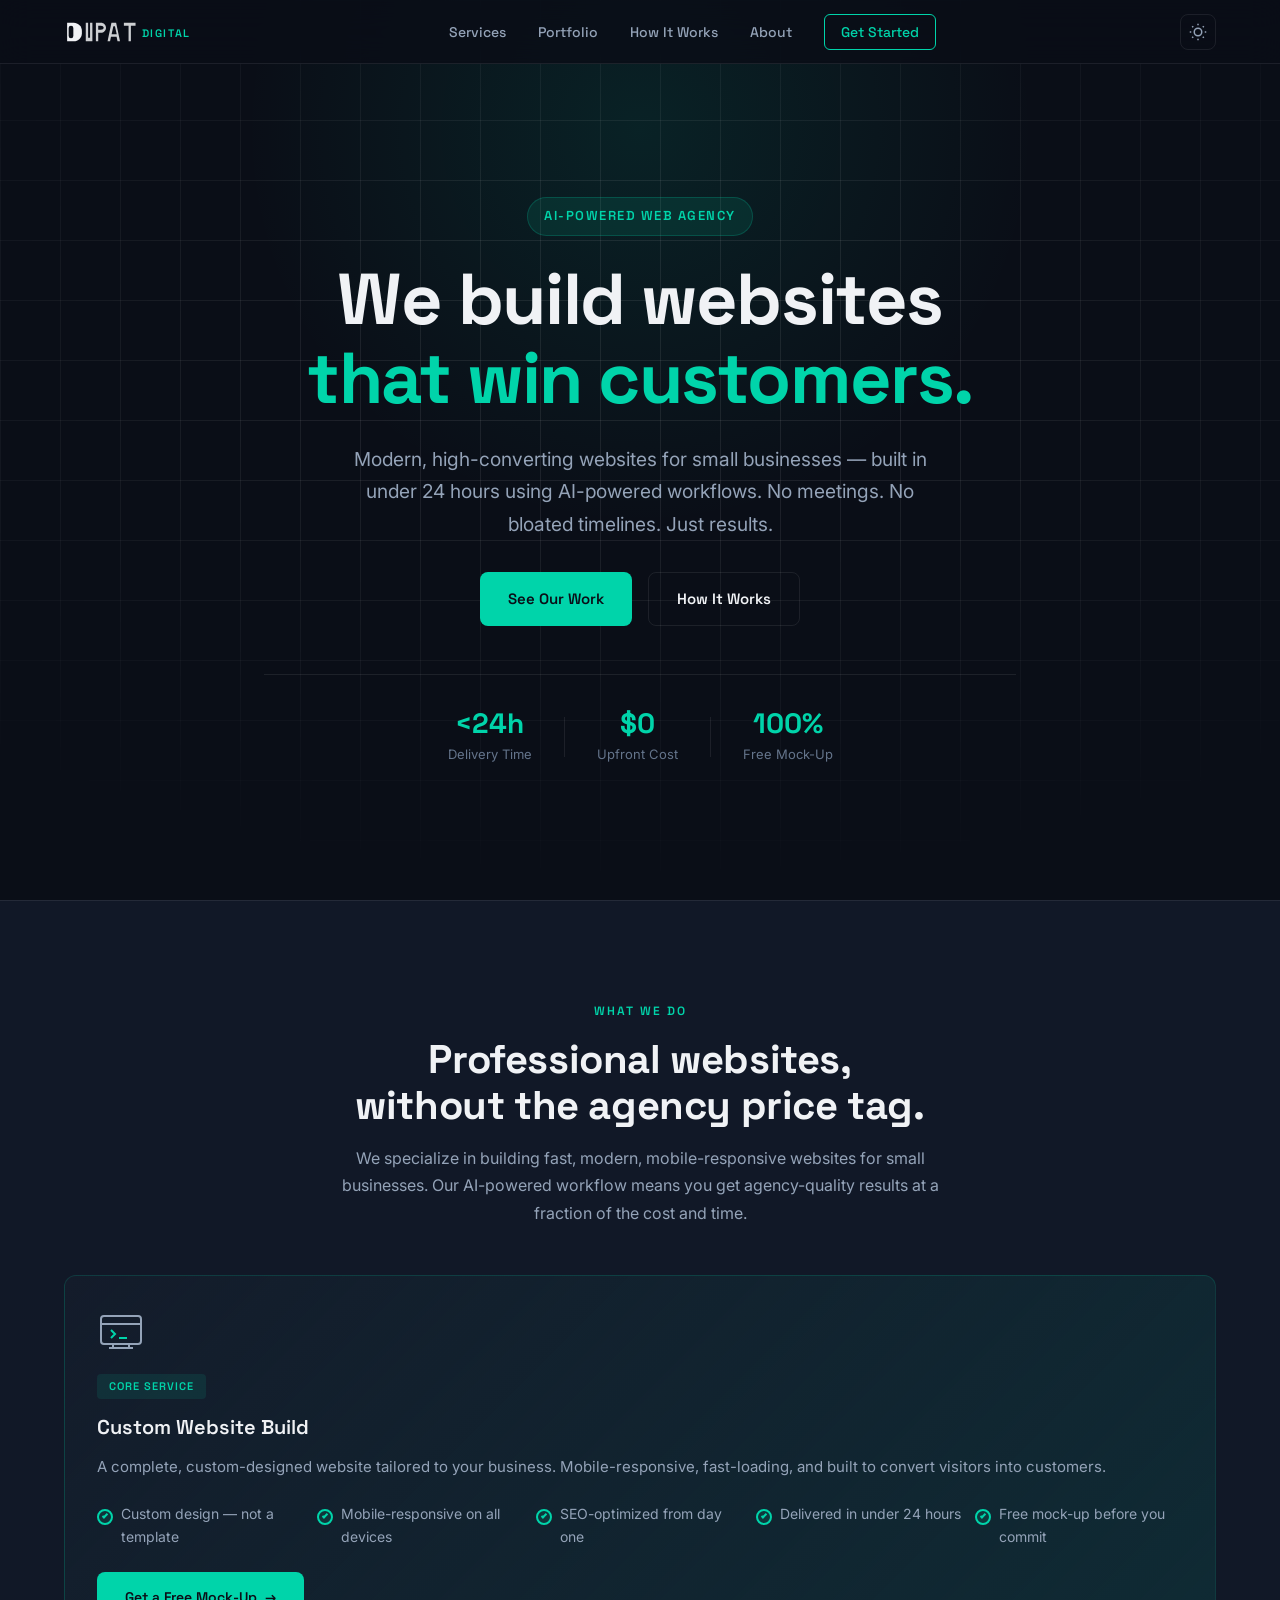
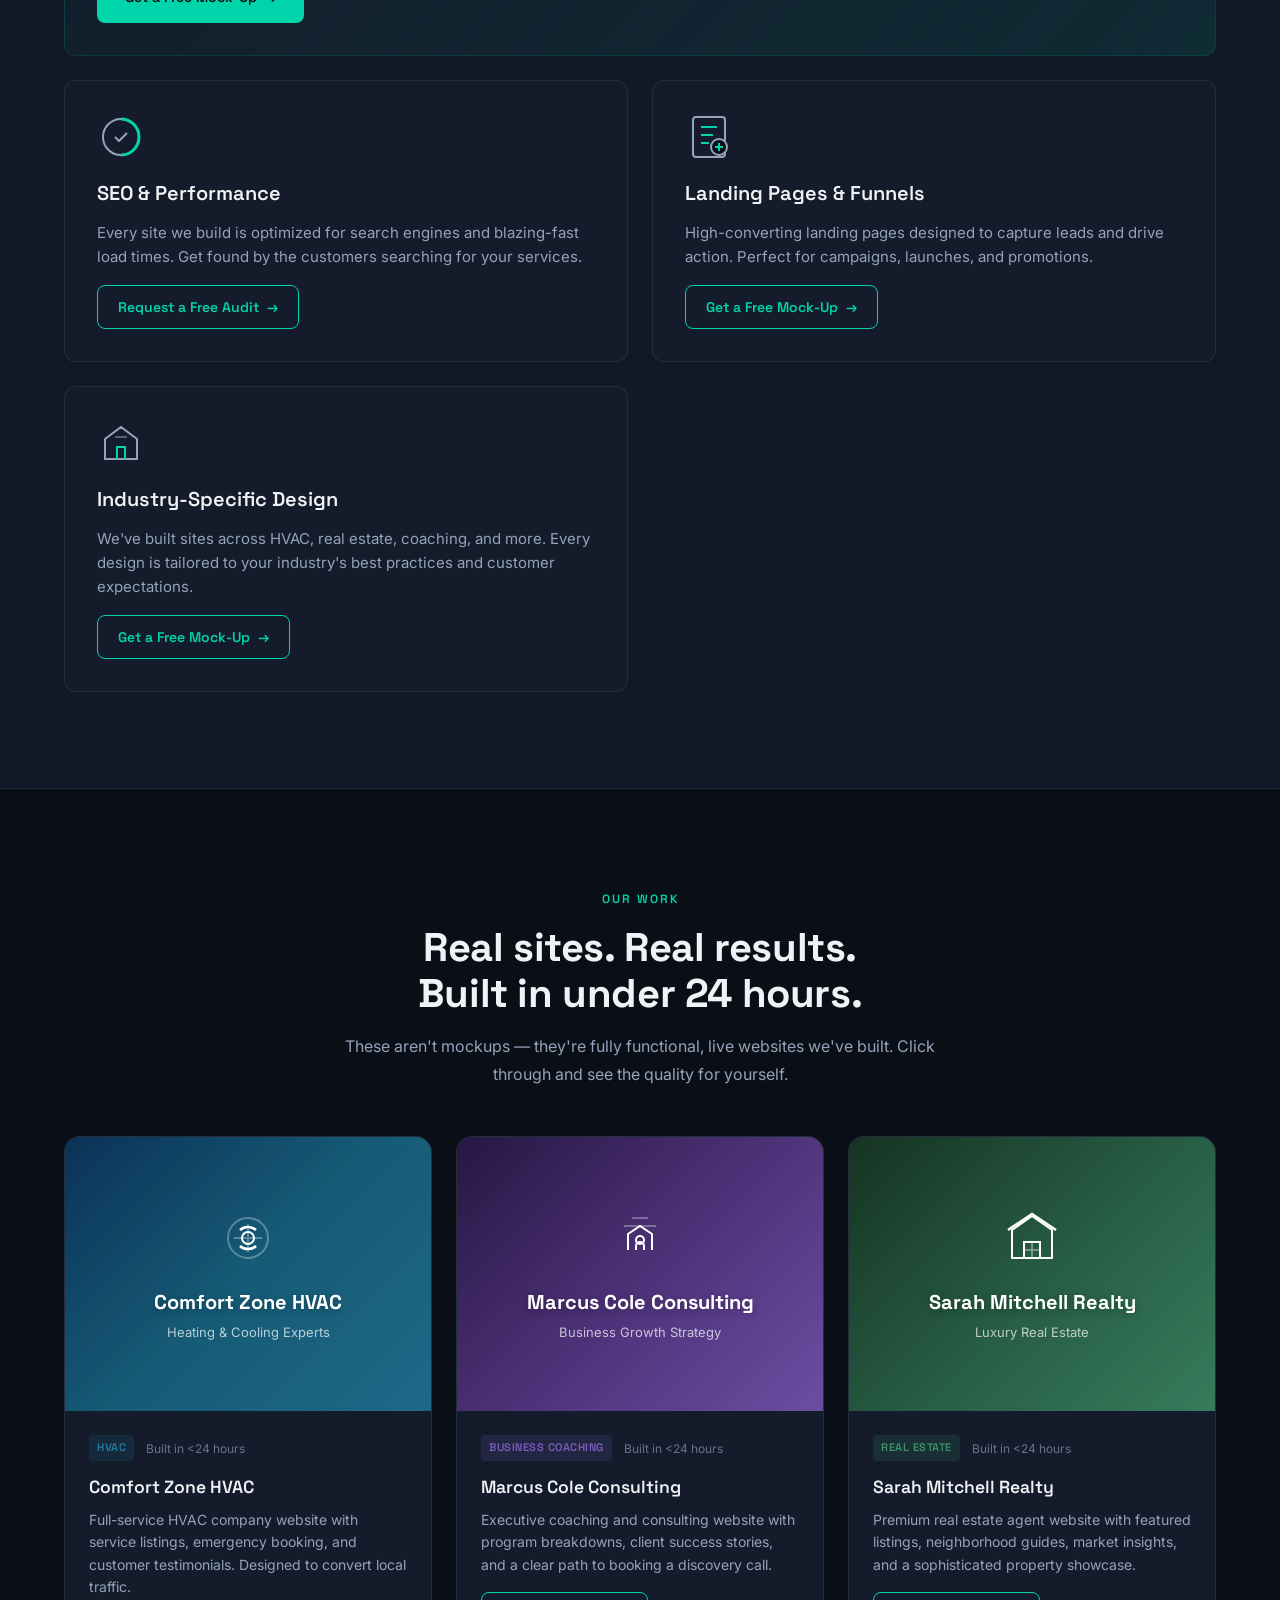
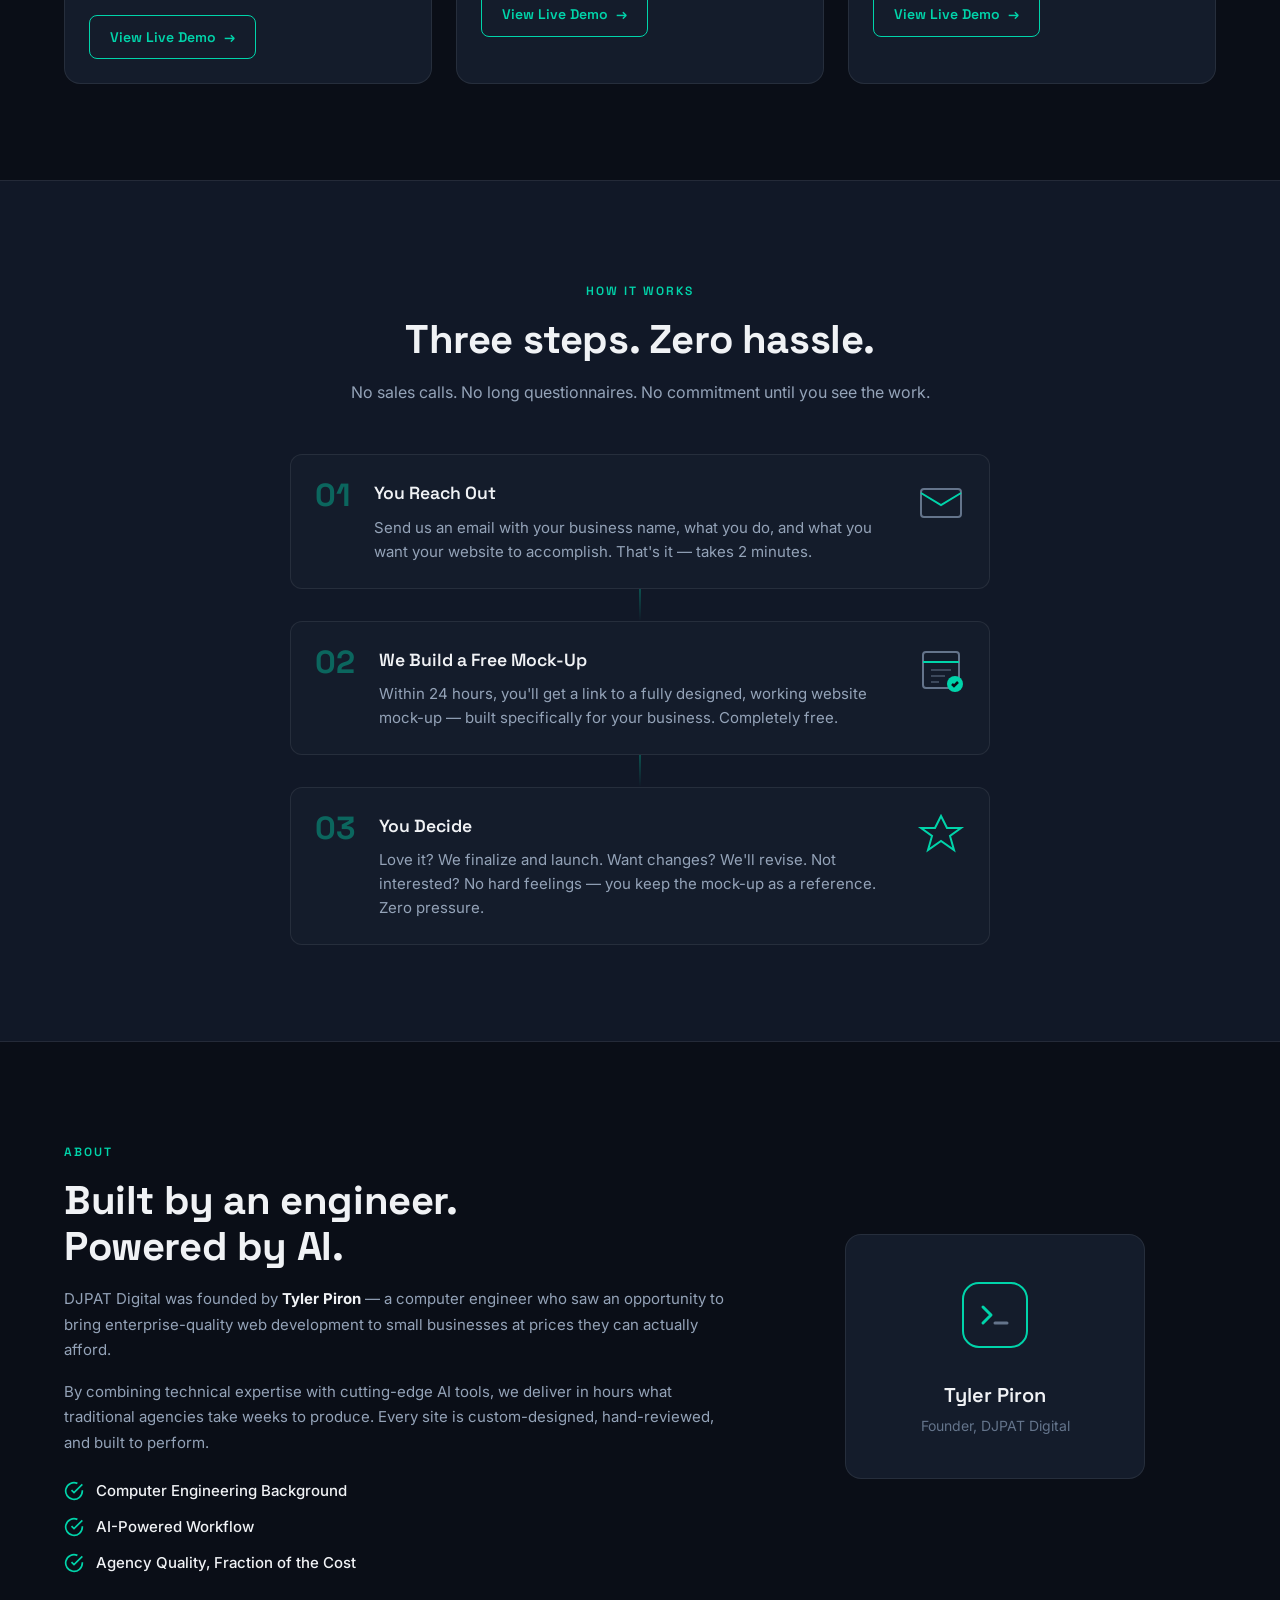
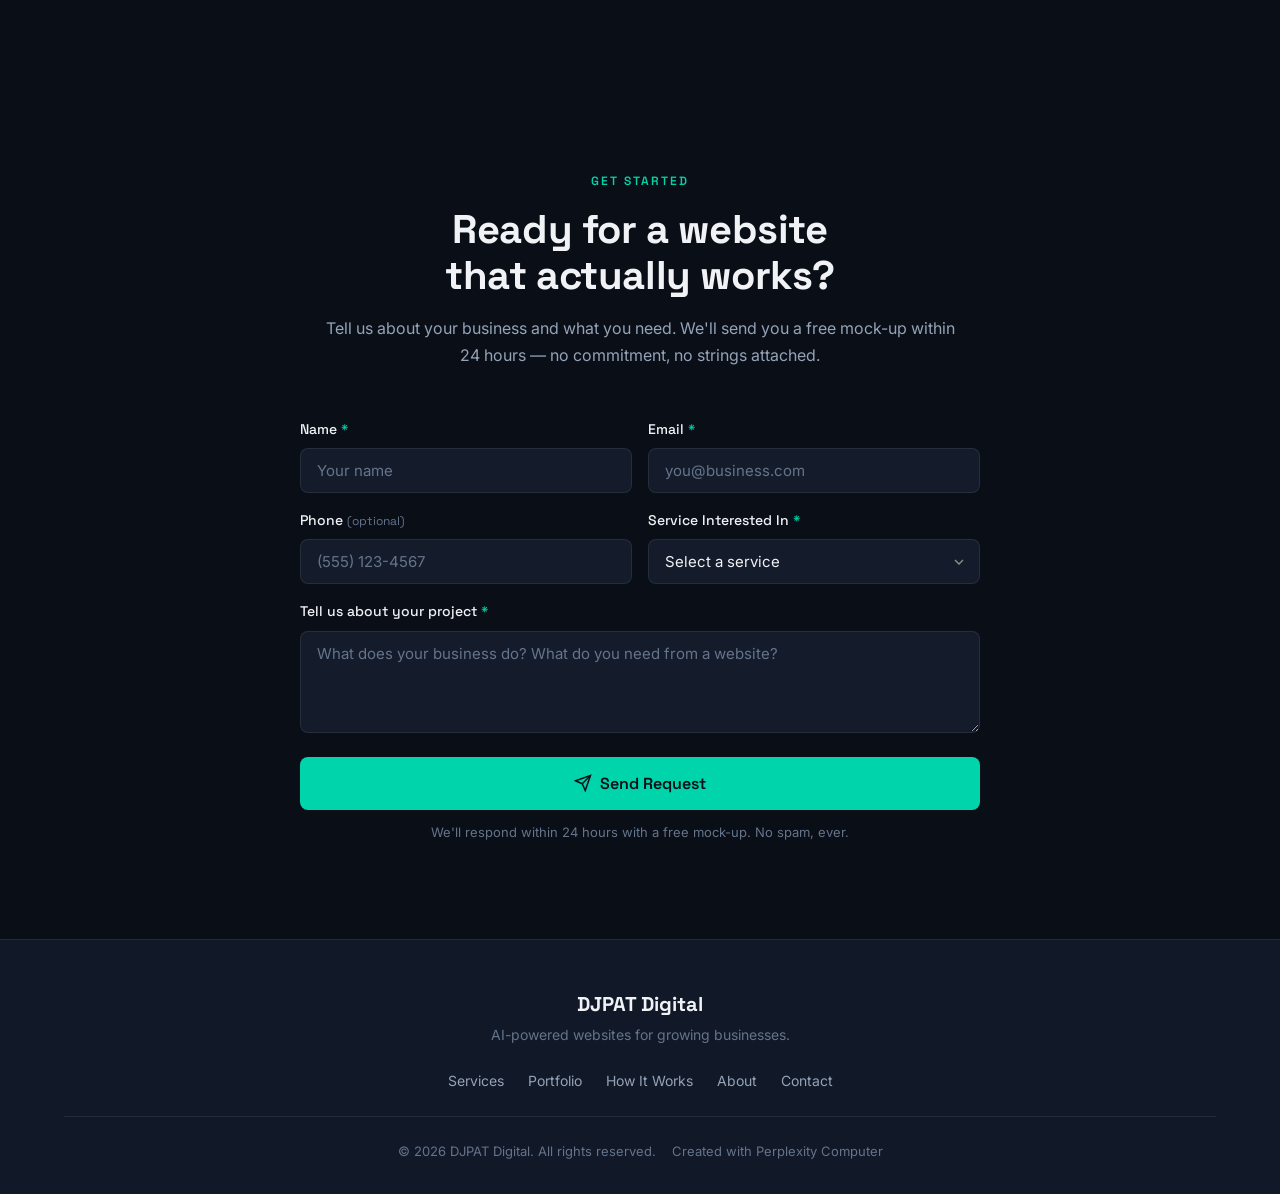
==== commit 08bad1b6: "Add contact form with service pre-selection + CTA buttons on service cards" ====
--- a/index.html
+++ b/index.html
@@ -162,6 +162,7 @@
           <li>Delivered in under 24 hours</li>
           <li>Free mock-up before you commit</li>
         </ul>
+        <a href="#contact" class="btn btn-primary service-cta" data-service="Custom Website Build">Get a Free Mock-Up <span class="arrow">&rarr;</span></a>
       </div>
       <div class="service-card">
         <div class="service-icon">
@@ -173,6 +174,7 @@
         </div>
         <h3>SEO &amp; Performance</h3>
         <p>Every site we build is optimized for search engines and blazing-fast load times. Get found by the customers searching for your services.</p>
+        <a href="#contact" class="btn btn-outline service-cta" data-service="SEO & Performance">Request a Free Audit <span class="arrow">&rarr;</span></a>
       </div>
       <div class="service-card">
         <div class="service-icon">
@@ -185,6 +187,7 @@
         </div>
         <h3>Landing Pages &amp; Funnels</h3>
         <p>High-converting landing pages designed to capture leads and drive action. Perfect for campaigns, launches, and promotions.</p>
+        <a href="#contact" class="btn btn-outline service-cta" data-service="Landing Pages & Funnels">Get a Free Mock-Up <span class="arrow">&rarr;</span></a>
       </div>
       <div class="service-card">
         <div class="service-icon">
@@ -196,6 +199,7 @@
         </div>
         <h3>Industry-Specific Design</h3>
         <p>We've built sites across HVAC, real estate, coaching, and more. Every design is tailored to your industry's best practices and customer expectations.</p>
+        <a href="#contact" class="btn btn-outline service-cta" data-service="Industry-Specific Design">Get a Free Mock-Up <span class="arrow">&rarr;</span></a>
       </div>
     </div>
   </div>
@@ -400,14 +404,61 @@
       <div class="section-header">
         <span class="section-tag">Get Started</span>
         <h2 class="section-title">Ready for a website<br>that actually works?</h2>
-        <p class="section-desc">Send us an email with your business name and what you need. We'll have a free mock-up in your inbox within 24 hours.</p>
-      </div>
-      <div class="contact-cta-block">
-        <a href="mailto:tyler@djpatdigital.com" class="contact-email-btn">
-          <svg viewBox="0 0 24 24" fill="none" stroke="currentColor" stroke-width="2"><rect x="2" y="4" width="20" height="16" rx="2"/><path d="M2 7l10 7 10-7"/></svg>
-          tyler@djpatdigital.com
-        </a>
-        <p class="contact-note">No forms. No phone calls. Just send an email and we'll take it from there.</p>
+        <p class="section-desc">Tell us about your business and what you need. We'll send you a free mock-up within 24 hours — no commitment, no strings attached.</p>
+      </div>
+      <form class="contact-form" id="contact-form" action="https://formsubmit.co/tyler@djpatdigital.com" method="POST">
+        <!-- FormSubmit config -->
+        <input type="hidden" name="_subject" value="New DJPAT Digital Inquiry">
+        <input type="hidden" name="_captcha" value="false">
+        <input type="hidden" name="_template" value="table">
+        <input type="hidden" name="_next" value="https://tylerlearnsai.github.io/djpat-digital/#thank-you">
+        <input type="text" name="_honey" style="display:none">
+
+        <div class="form-row">
+          <div class="form-group">
+            <label for="contact-name">Name <span class="required">*</span></label>
+            <input type="text" id="contact-name" name="name" placeholder="Your name" required>
+          </div>
+          <div class="form-group">
+            <label for="contact-email">Email <span class="required">*</span></label>
+            <input type="email" id="contact-email" name="email" placeholder="you@business.com" required>
+          </div>
+        </div>
+        <div class="form-row">
+          <div class="form-group">
+            <label for="contact-phone">Phone <span class="optional">(optional)</span></label>
+            <input type="tel" id="contact-phone" name="phone" placeholder="(555) 123-4567">
+          </div>
+          <div class="form-group">
+            <label for="contact-service">Service Interested In <span class="required">*</span></label>
+            <select id="contact-service" name="service" required>
+              <option value="" disabled selected>Select a service</option>
+              <option value="Custom Website Build">Custom Website Build</option>
+              <option value="SEO & Performance">SEO & Performance</option>
+              <option value="Landing Pages & Funnels">Landing Pages & Funnels</option>
+              <option value="Industry-Specific Design">Industry-Specific Design</option>
+              <option value="Other">Other / Not Sure</option>
+            </select>
+          </div>
+        </div>
+        <div class="form-group form-group--full">
+          <label for="contact-message">Tell us about your project <span class="required">*</span></label>
+          <textarea id="contact-message" name="message" rows="4" placeholder="What does your business do? What do you need from a website?" required></textarea>
+        </div>
+        <button type="submit" class="btn btn-primary form-submit">
+          <svg viewBox="0 0 24 24" fill="none" stroke="currentColor" stroke-width="2"><path d="M22 2L11 13"/><path d="M22 2L15 22l-4-9-9-4 20-7z"/></svg>
+          Send Request
+        </button>
+        <p class="form-disclaimer">We'll respond within 24 hours with a free mock-up. No spam, ever.</p>
+      </form>
+
+      <!-- Thank you state (shown after submission) -->
+      <div class="thank-you" id="thank-you" style="display:none">
+        <div class="thank-you-icon">
+          <svg viewBox="0 0 64 64" fill="none"><circle cx="32" cy="32" r="28" stroke="var(--color-accent)" stroke-width="3"/><path d="M20 32l8 8 16-16" stroke="var(--color-accent)" stroke-width="3" stroke-linecap="round" stroke-linejoin="round"/></svg>
+        </div>
+        <h3>Request Received</h3>
+        <p>We'll review your project and send you a free mock-up within 24 hours. Check your inbox.</p>
       </div>
     </div>
   </div>
--- a/style.css
+++ b/style.css
@@ -1023,45 +1023,165 @@
 
 .contact-inner {
   text-align: center;
-  max-width: 600px;
+  max-width: 680px;
   margin: 0 auto;
 }
 
-.contact-cta-block {
+/* --- Contact Form --- */
+.contact-form {
   margin-top: var(--space-8);
-}
-
-.contact-email-btn {
+  text-align: left;
+}
+
+.form-row {
+  display: grid;
+  grid-template-columns: 1fr 1fr;
+  gap: var(--space-4);
+  margin-bottom: var(--space-4);
+}
+
+.form-group {
+  display: flex;
+  flex-direction: column;
+  gap: var(--space-2);
+}
+
+.form-group--full {
+  margin-bottom: var(--space-6);
+}
+
+.form-group label {
+  font-family: var(--font-display);
+  font-size: 14px;
+  font-weight: 500;
+  color: var(--color-text);
+}
+
+.form-group .required {
+  color: var(--color-accent);
+}
+
+.form-group .optional {
+  font-size: 12px;
+  color: var(--color-text-muted);
+  font-weight: 400;
+}
+
+.form-group input,
+.form-group select,
+.form-group textarea {
+  font-family: var(--font-body);
+  font-size: 15px;
+  color: var(--color-text);
+  background: var(--color-bg-card);
+  border: 1px solid var(--color-border);
+  border-radius: 8px;
+  padding: var(--space-3) var(--space-4);
+  transition: border-color var(--transition-fast), box-shadow var(--transition-fast);
+  -webkit-appearance: none;
+  appearance: none;
+}
+
+.form-group input::placeholder,
+.form-group textarea::placeholder {
+  color: var(--color-text-muted);
+}
+
+.form-group input:focus,
+.form-group select:focus,
+.form-group textarea:focus {
+  outline: none;
+  border-color: var(--color-accent);
+  box-shadow: 0 0 0 3px rgba(0, 212, 170, 0.1);
+}
+
+.form-group select {
+  cursor: pointer;
+  background-image: url("data:image/svg+xml,%3Csvg xmlns='http://www.w3.org/2000/svg' width='16' height='16' fill='none' stroke='%2388928c' stroke-width='2' viewBox='0 0 24 24'%3E%3Cpath d='M6 9l6 6 6-6'/%3E%3C/svg%3E");
+  background-repeat: no-repeat;
+  background-position: right 12px center;
+  padding-right: var(--space-10, 40px);
+}
+
+.form-group textarea {
+  resize: vertical;
+  min-height: 100px;
+}
+
+.form-submit {
   display: inline-flex;
   align-items: center;
-  gap: var(--space-3);
-  font-family: var(--font-display);
-  font-size: 1.25rem;
+  gap: var(--space-2);
+  cursor: pointer;
+  border: none;
+  width: 100%;
+  justify-content: center;
+  font-size: 1rem;
+  padding: var(--space-4) var(--space-8);
+}
+
+.form-submit svg {
+  width: 18px;
+  height: 18px;
+  flex-shrink: 0;
+}
+
+.form-disclaimer {
+  font-size: 13px;
+  color: var(--color-text-muted);
+  margin-top: var(--space-3);
+  text-align: center;
+}
+
+/* Thank you state */
+.thank-you {
+  padding: var(--space-12) 0;
+  text-align: center;
+}
+
+.thank-you-icon {
+  width: 64px;
+  height: 64px;
+  margin: 0 auto var(--space-6);
+}
+
+.thank-you-icon svg {
+  width: 100%;
+  height: 100%;
+}
+
+.thank-you h3 {
+  font-family: var(--font-display);
+  font-size: 1.5rem;
   font-weight: 600;
+  margin-bottom: var(--space-3);
   color: var(--color-accent);
-  background: var(--color-accent-subtle);
-  border: 1px solid rgba(0, 212, 170, 0.2);
-  padding: var(--space-4) var(--space-8);
-  border-radius: 12px;
-  transition: all var(--transition-fast);
-}
-
-.contact-email-btn:hover {
-  background: var(--color-accent);
-  color: var(--color-bg);
-  box-shadow: var(--shadow-glow);
-  transform: translateY(-2px);
-}
-
-.contact-email-btn svg {
-  width: 24px;
-  height: 24px;
-  flex-shrink: 0;
-}
-
-.contact-note {
+}
+
+.thank-you p {
+  font-size: 15px;
+  color: var(--color-text-secondary);
+  max-width: 400px;
+  margin: 0 auto;
+}
+
+/* Mobile form responsive */
+@media (max-width: 640px) {
+  .form-row {
+    grid-template-columns: 1fr;
+  }
+}
+
+/* --- Service CTA buttons --- */
+.service-cta {
+  margin-top: var(--space-6);
+  display: inline-flex;
+  align-items: center;
+  gap: var(--space-2);
   font-size: 14px;
-  color: var(--color-text-muted);
+}
+
+.service-card:not(.service-card--primary) .service-cta {
   margin-top: var(--space-4);
 }
 
@@ -1176,6 +1296,12 @@
   outline-offset: 2px;
 }
 
+/* Service pre-select highlight */
+.form-group.is-highlighted select {
+  border-color: var(--color-accent);
+  box-shadow: 0 0 0 3px rgba(0, 212, 170, 0.15);
+}
+
 /* Selection */
 ::selection {
   background: var(--color-accent);
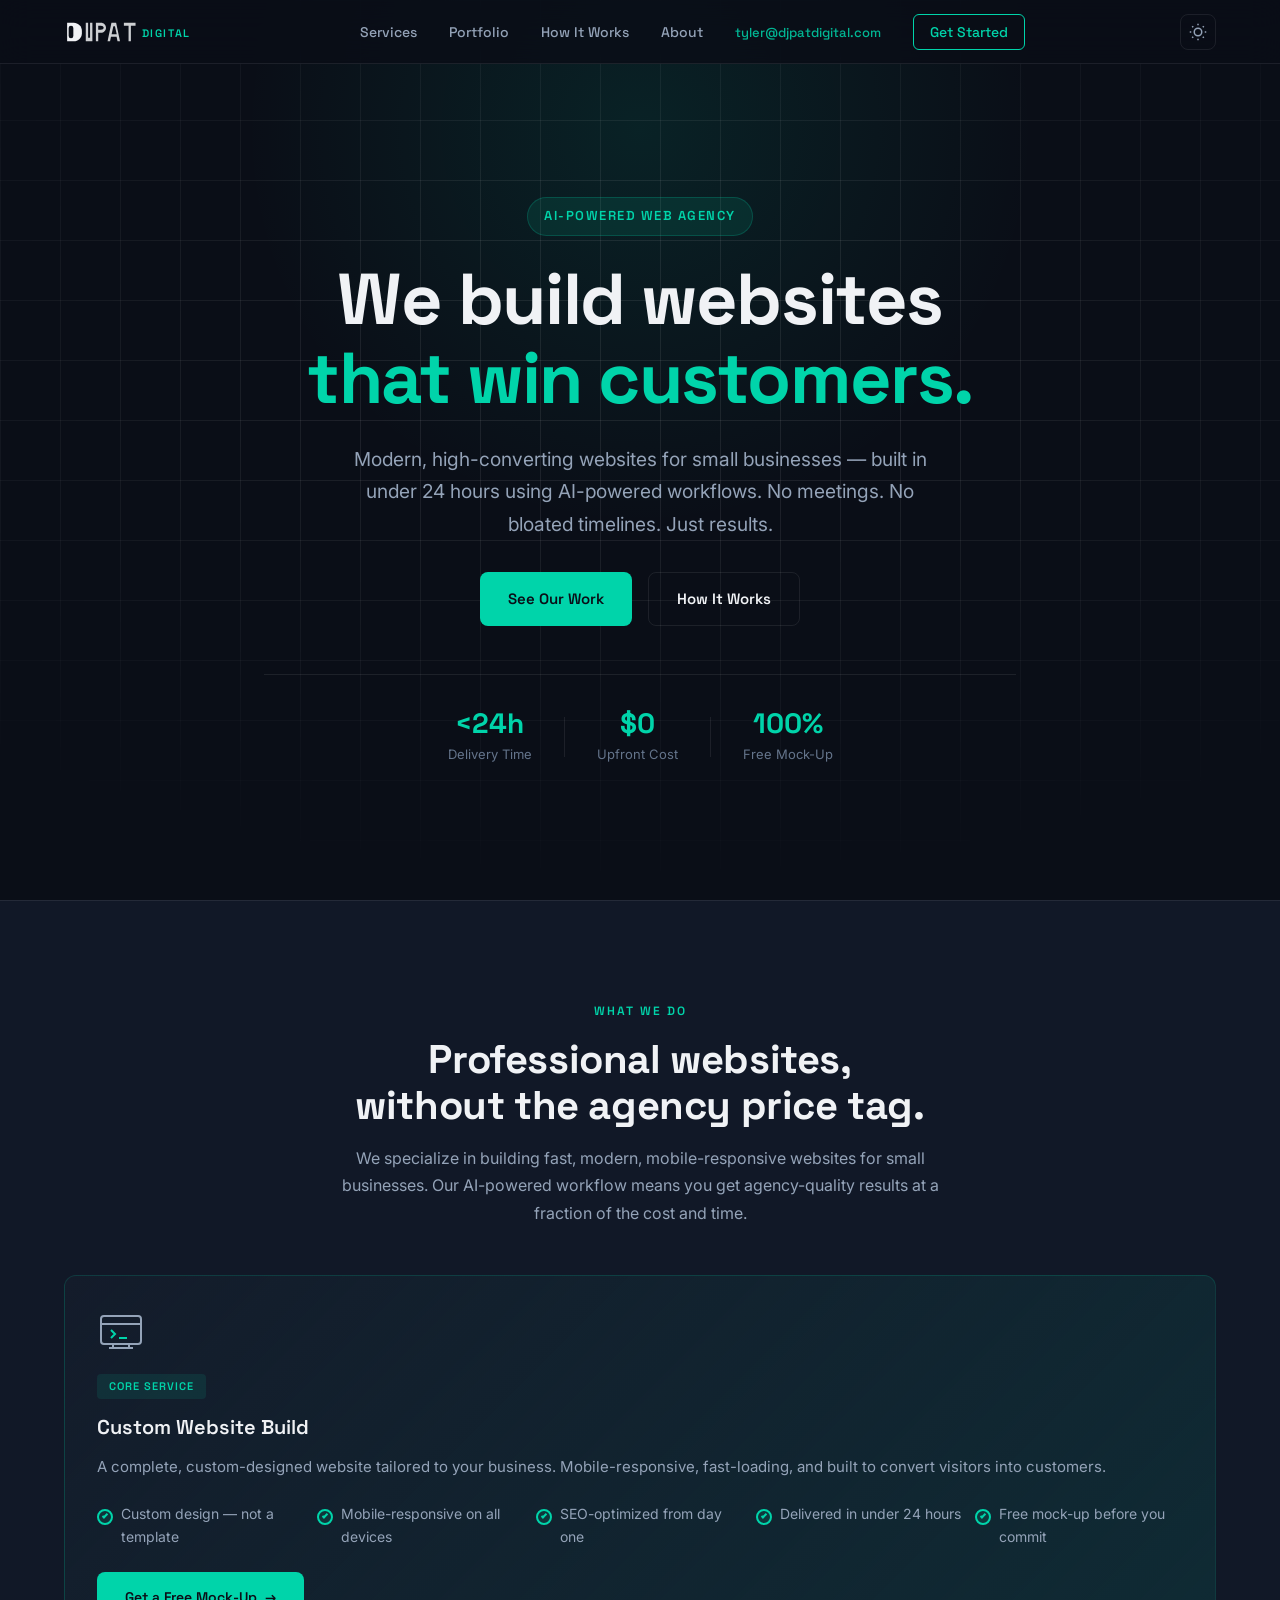
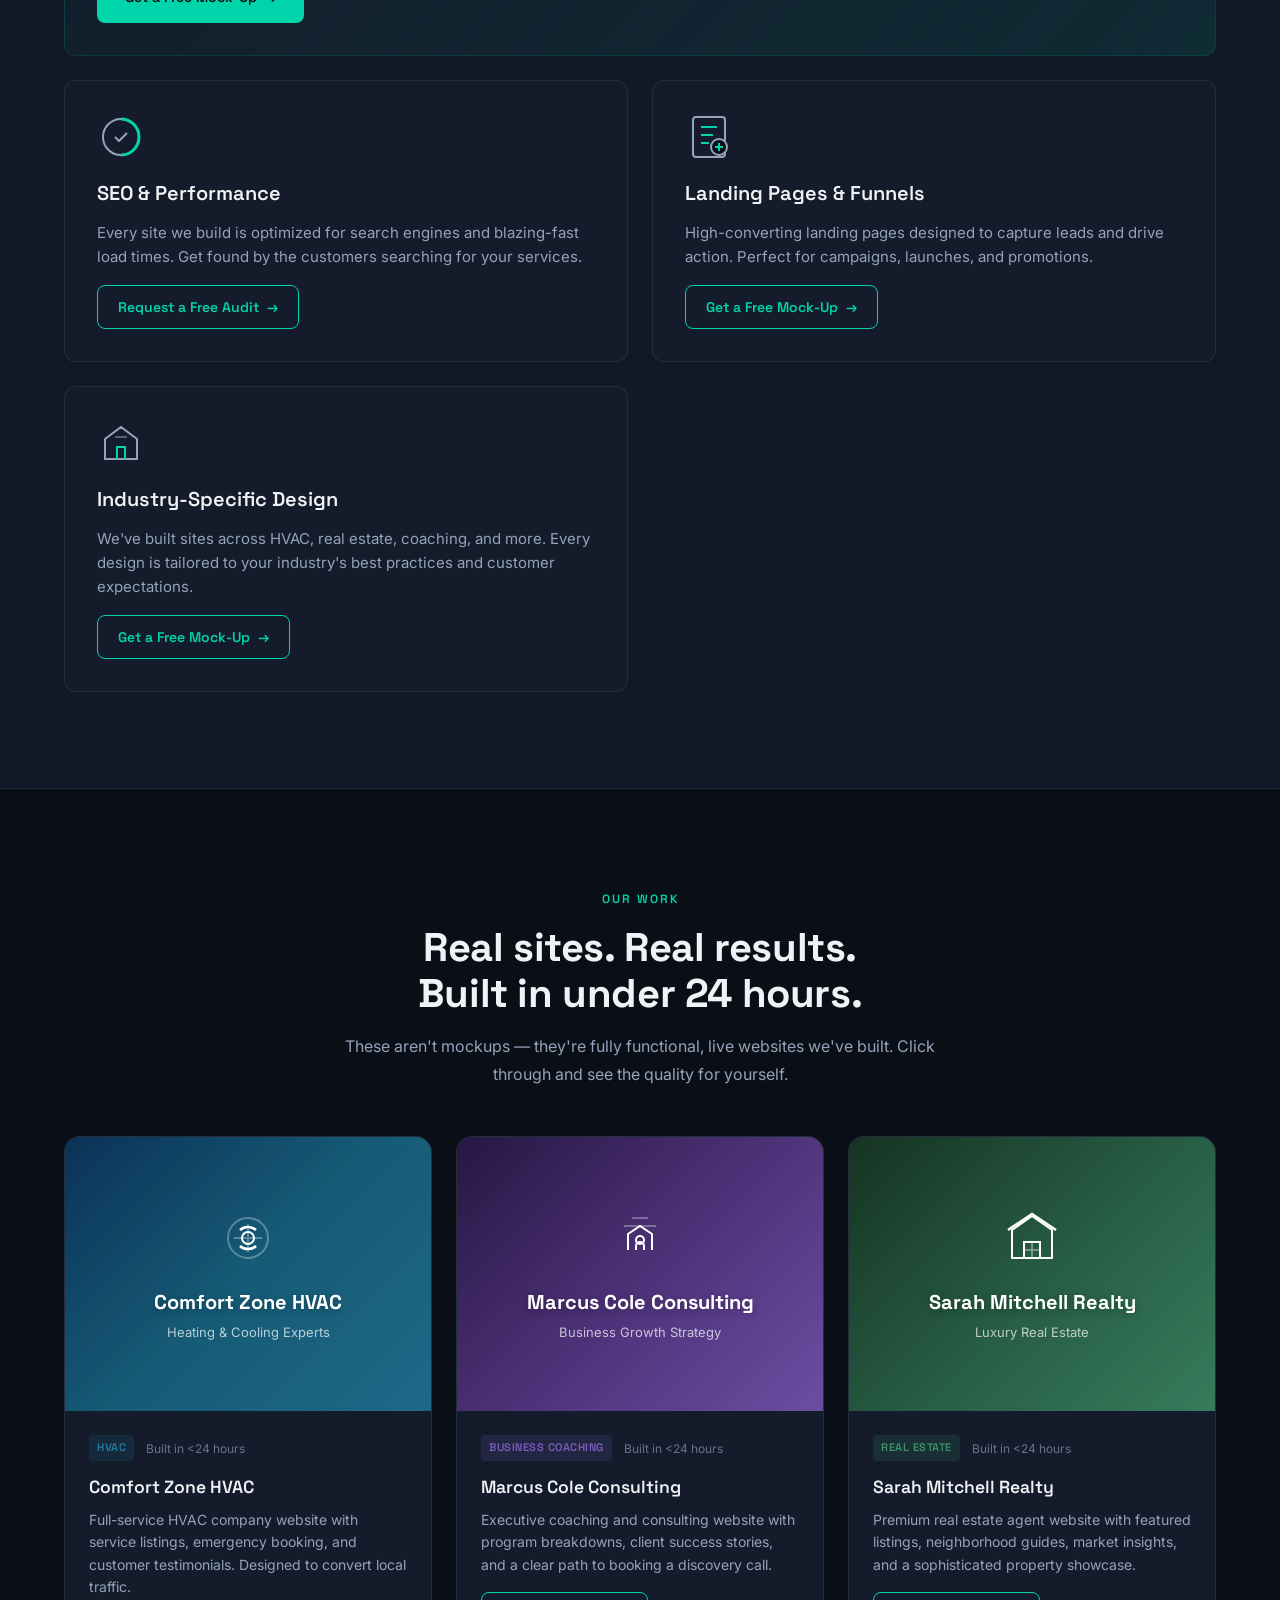
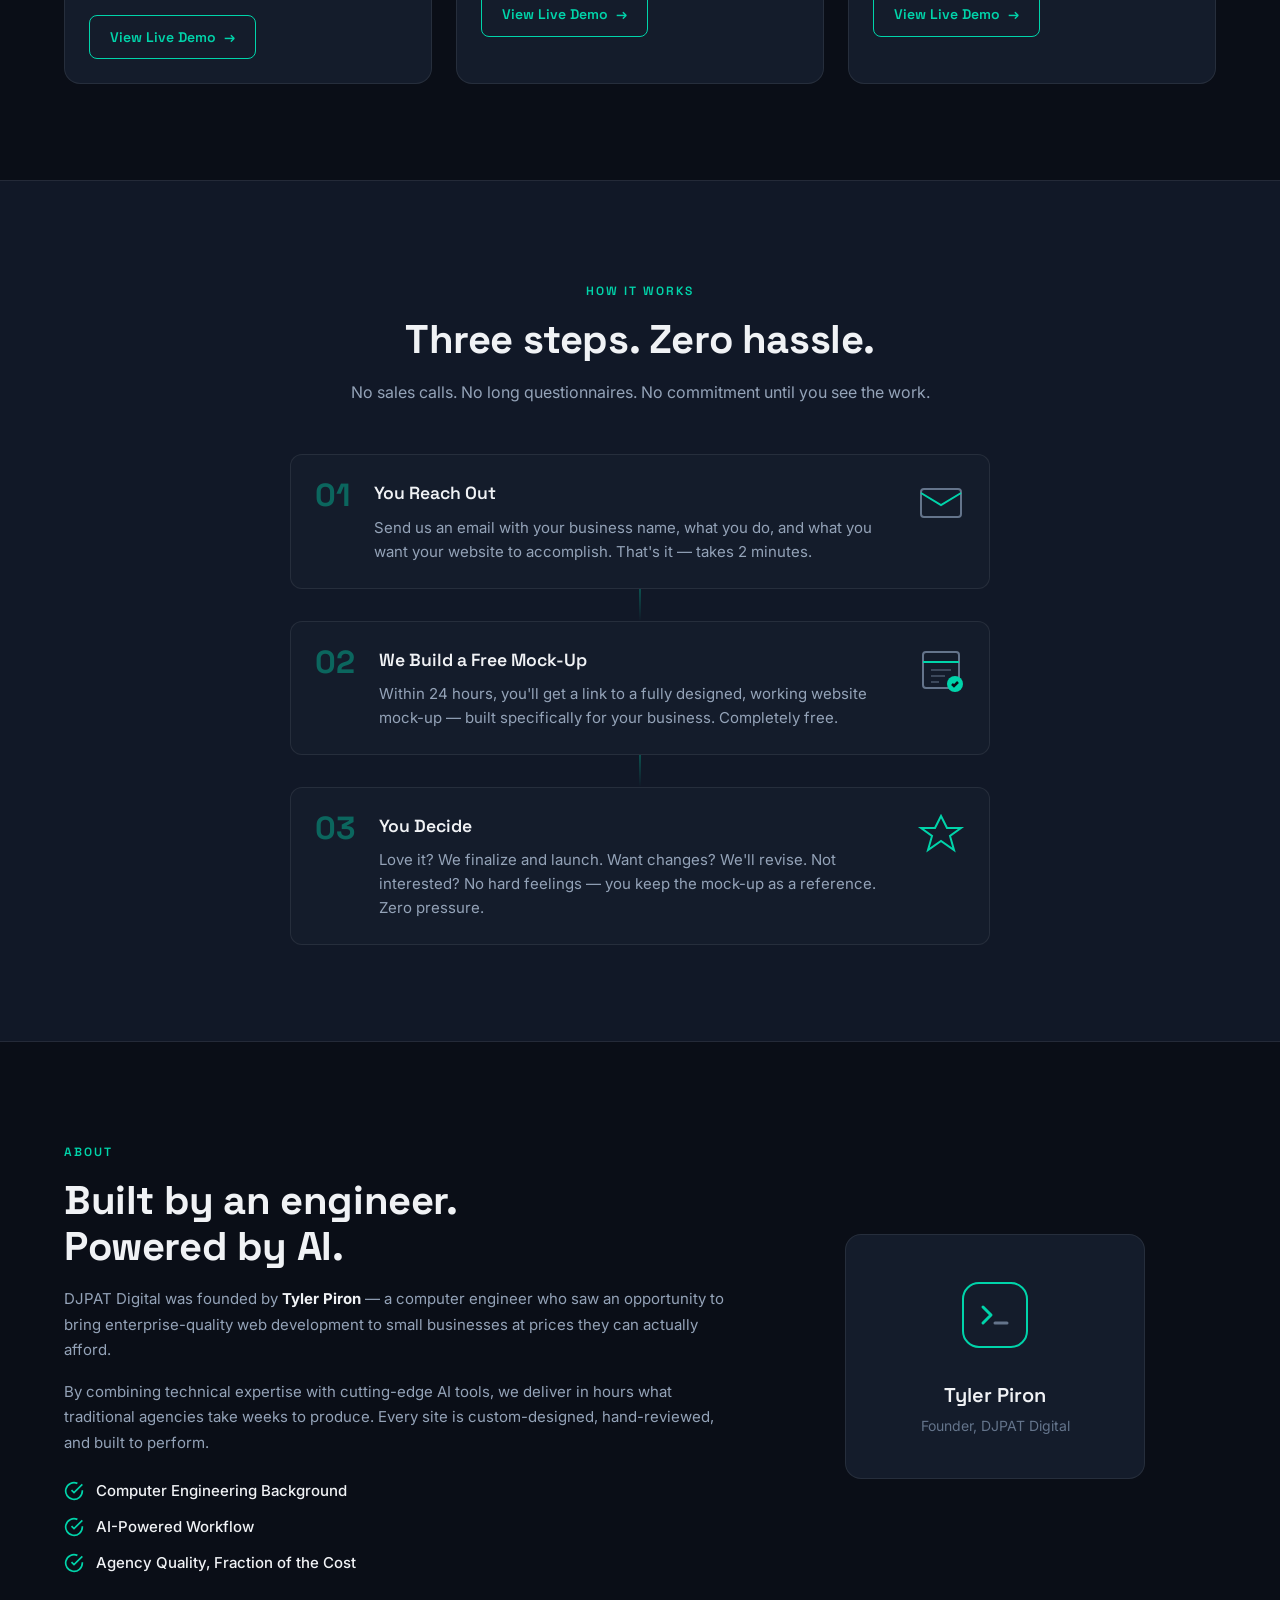
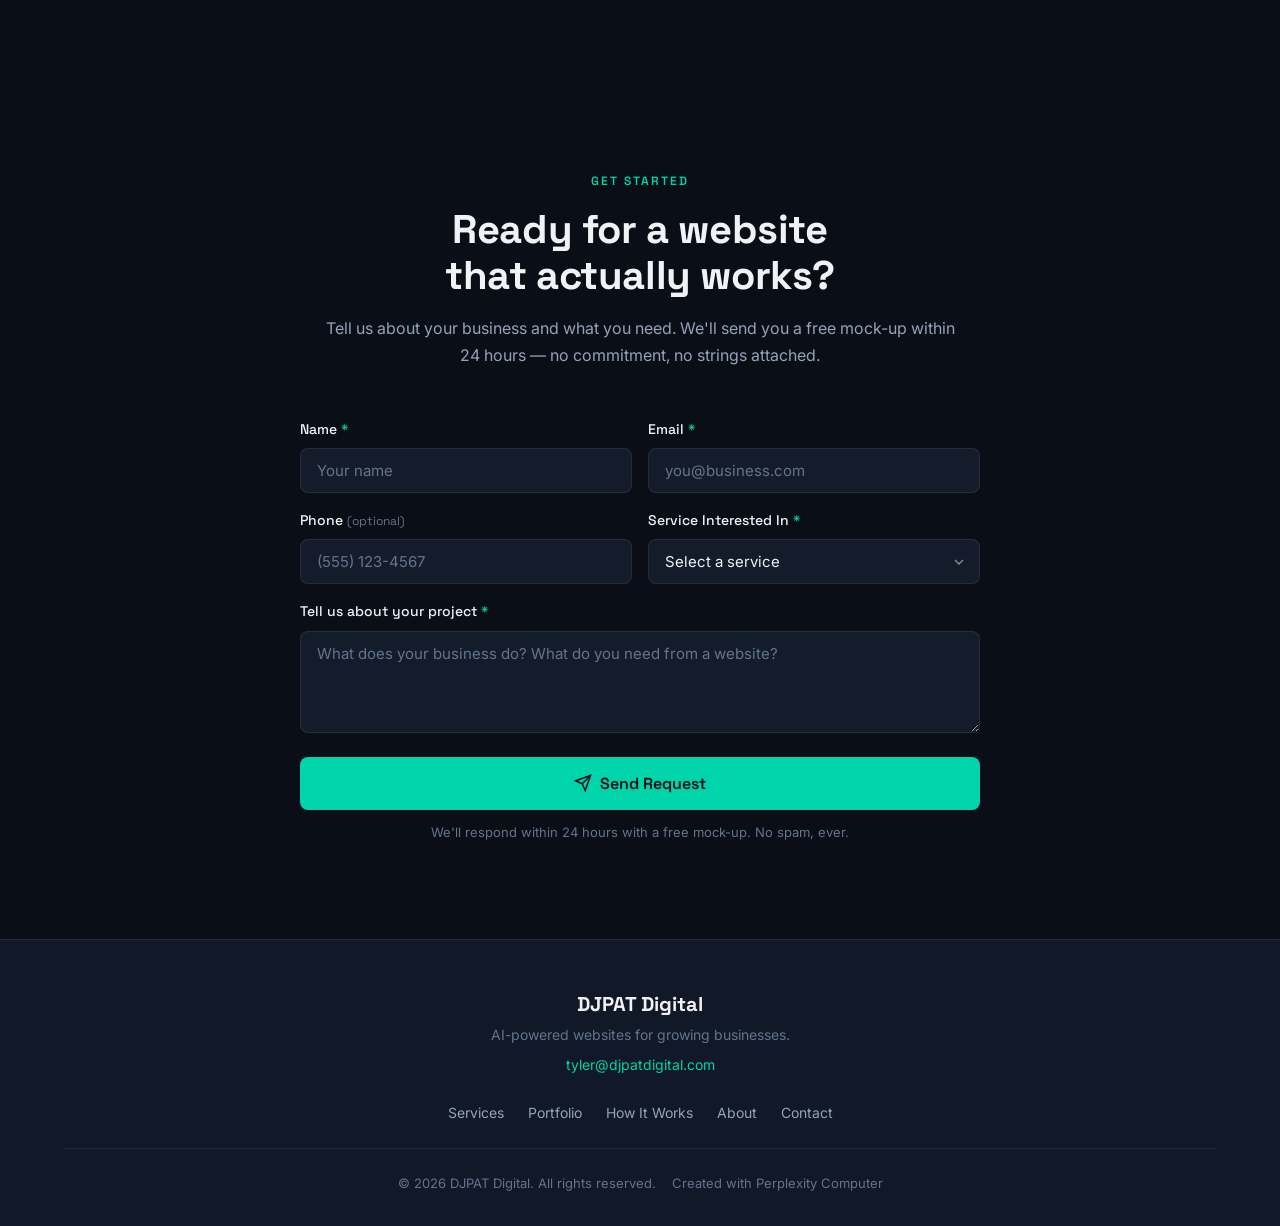
==== commit 9a641cc2: "fix: AJAX form submission + email in header/footer" ====
--- a/index.html
+++ b/index.html
@@ -25,7 +25,7 @@
 <meta property="og:title" content="DJPAT Digital — AI-Powered Websites for Small Businesses">
 <meta property="og:description" content="Modern, affordable websites for small businesses. Built fast with AI-powered workflows. Free mock-up, no commitment.">
 <meta property="og:type" content="website">
-<meta property="og:url" content="https://tylerlearnsai.github.io/djpat-digital/">
+<meta property="og:url" content="https://djpatdigital.com/">
 
 <link rel="preconnect" href="https://fonts.googleapis.com">
 <link rel="preconnect" href="https://fonts.gstatic.com" crossorigin>
@@ -42,7 +42,7 @@
   "@type": "ProfessionalService",
   "name": "DJPAT Digital",
   "description": "AI-powered web services agency building modern, affordable websites for small businesses.",
-  "url": "https://tylerlearnsai.github.io/djpat-digital/",
+  "url": "https://djpatdigital.com/",
   "email": "tyler@djpatdigital.com",
   "founder": {
     "@type": "Person",
@@ -81,6 +81,7 @@
         <li><a href="#portfolio" class="nav-link">Portfolio</a></li>
         <li><a href="#process" class="nav-link">How It Works</a></li>
         <li><a href="#about" class="nav-link">About</a></li>
+        <li><a href="mailto:tyler@djpatdigital.com" class="nav-link nav-email">tyler@djpatdigital.com</a></li>
         <li><a href="#contact" class="nav-link nav-cta">Get Started</a></li>
       </ul>
     </nav>
@@ -406,12 +407,11 @@
         <h2 class="section-title">Ready for a website<br>that actually works?</h2>
         <p class="section-desc">Tell us about your business and what you need. We'll send you a free mock-up within 24 hours — no commitment, no strings attached.</p>
       </div>
-      <form class="contact-form" id="contact-form" action="https://formsubmit.co/tyler@djpatdigital.com" method="POST">
-        <!-- FormSubmit config -->
+      <form class="contact-form" id="contact-form" action="https://formsubmit.co/ajax/tyler@djpatdigital.com" method="POST">
+        <!-- FormSubmit config (AJAX endpoint — no redirects, no email login) -->
         <input type="hidden" name="_subject" value="New DJPAT Digital Inquiry">
         <input type="hidden" name="_captcha" value="false">
         <input type="hidden" name="_template" value="table">
-        <input type="hidden" name="_next" value="https://tylerlearnsai.github.io/djpat-digital/#thank-you">
         <input type="text" name="_honey" style="display:none">
 
         <div class="form-row">
@@ -470,6 +470,7 @@
     <div class="footer-brand">
       <span class="footer-logo">DJPAT Digital</span>
       <p class="footer-tagline">AI-powered websites for growing businesses.</p>
+      <a href="mailto:tyler@djpatdigital.com" class="footer-email">tyler@djpatdigital.com</a>
     </div>
     <div class="footer-links">
       <a href="#services">Services</a>
--- a/style.css
+++ b/style.css
@@ -215,6 +215,18 @@
 
 .nav-cta::after { display: none; }
 
+/* Email link in nav */
+.nav-email {
+  color: var(--color-accent) !important;
+  font-size: 13px;
+  opacity: 0.85;
+  letter-spacing: 0;
+}
+.nav-email:hover {
+  opacity: 1;
+}
+.nav-email::after { display: none; }
+
 /* Header actions */
 .header-actions {
   display: flex;
@@ -1217,6 +1229,19 @@
   margin-top: var(--space-1);
 }
 
+.footer-email {
+  display: inline-block;
+  margin-top: var(--space-2);
+  color: var(--color-accent);
+  font-size: 14px;
+  text-decoration: none;
+  transition: opacity var(--transition-fast);
+}
+.footer-email:hover {
+  opacity: 0.8;
+  text-decoration: underline;
+}
+
 .footer-links {
   display: flex;
   flex-wrap: wrap;
@@ -1307,3 +1332,19 @@
   background: var(--color-accent);
   color: var(--color-bg);
 }
+
+/* Form submit spinner */
+.spinner {
+  display: inline-block;
+  width: 16px;
+  height: 16px;
+  border: 2px solid rgba(255,255,255,0.3);
+  border-top-color: #fff;
+  border-radius: 50%;
+  animation: spin 0.6s linear infinite;
+  vertical-align: middle;
+  margin-right: 6px;
+}
+@keyframes spin {
+  to { transform: rotate(360deg); }
+}
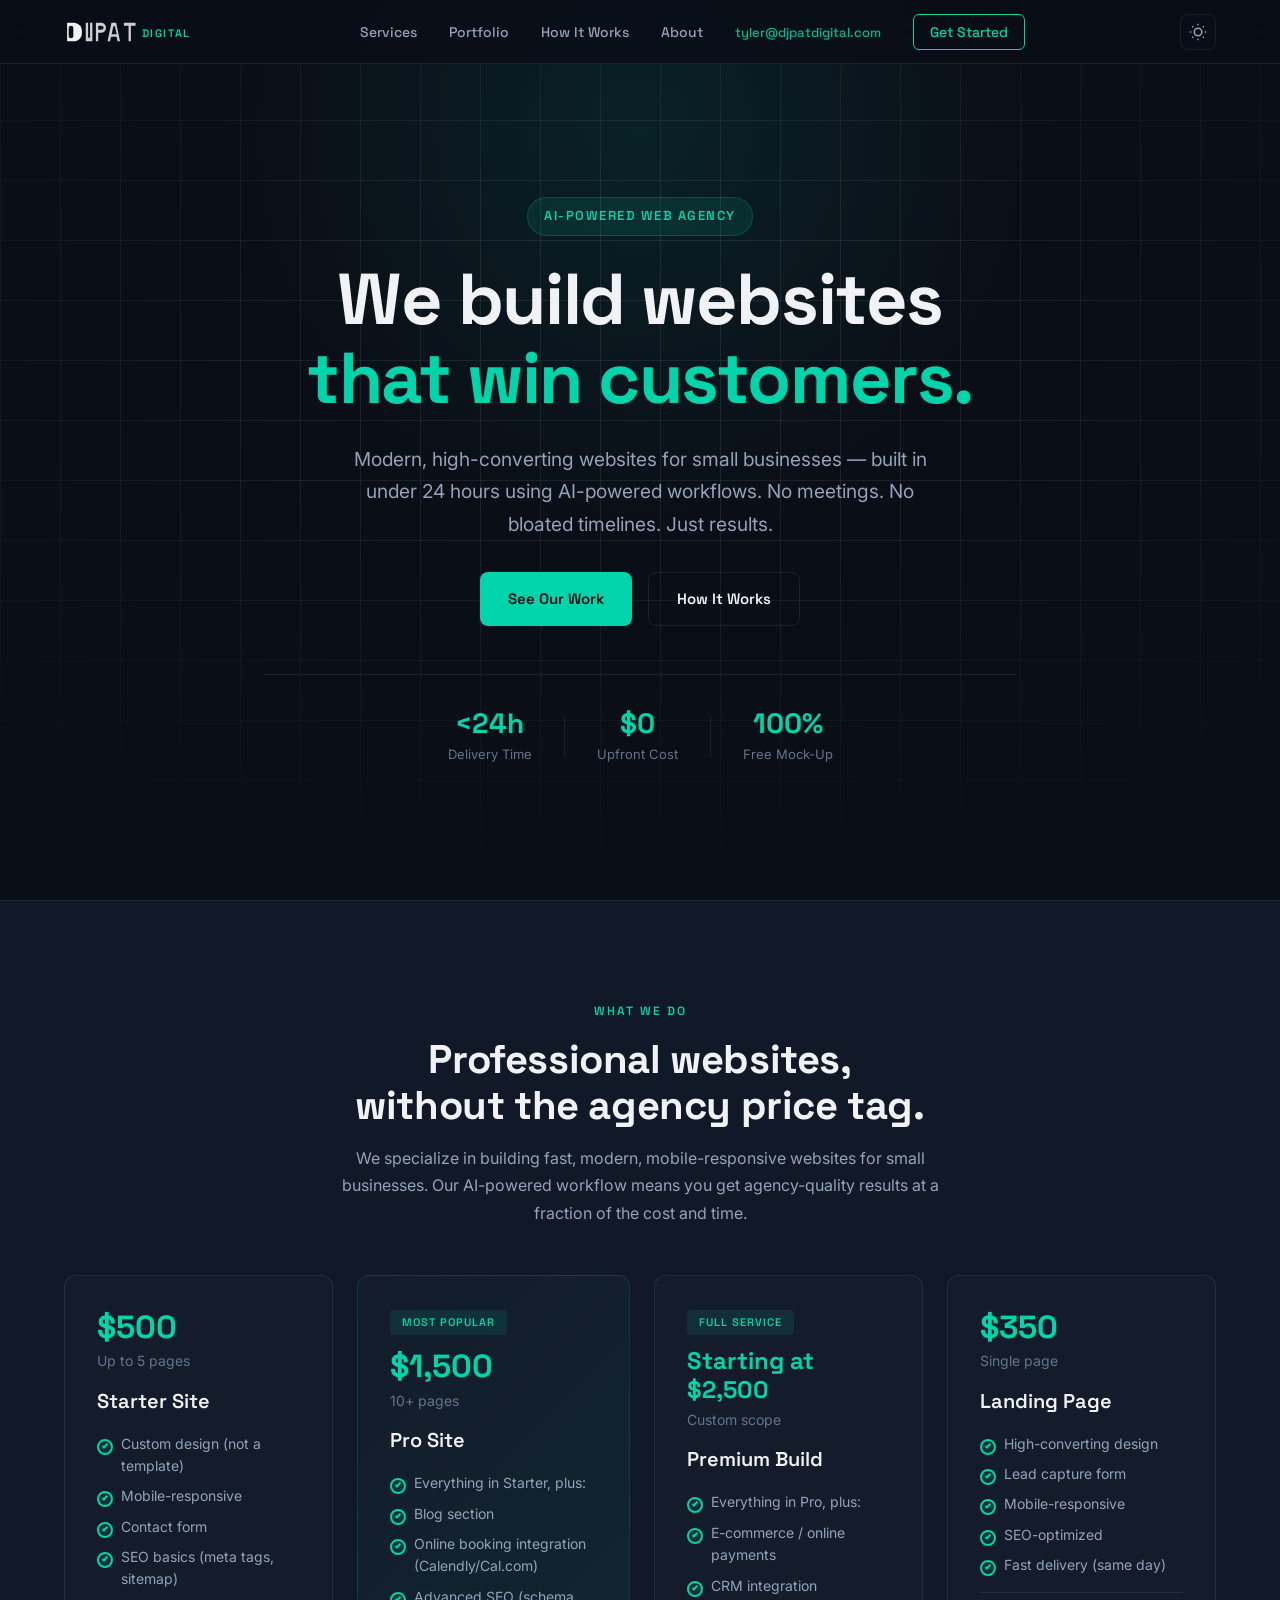
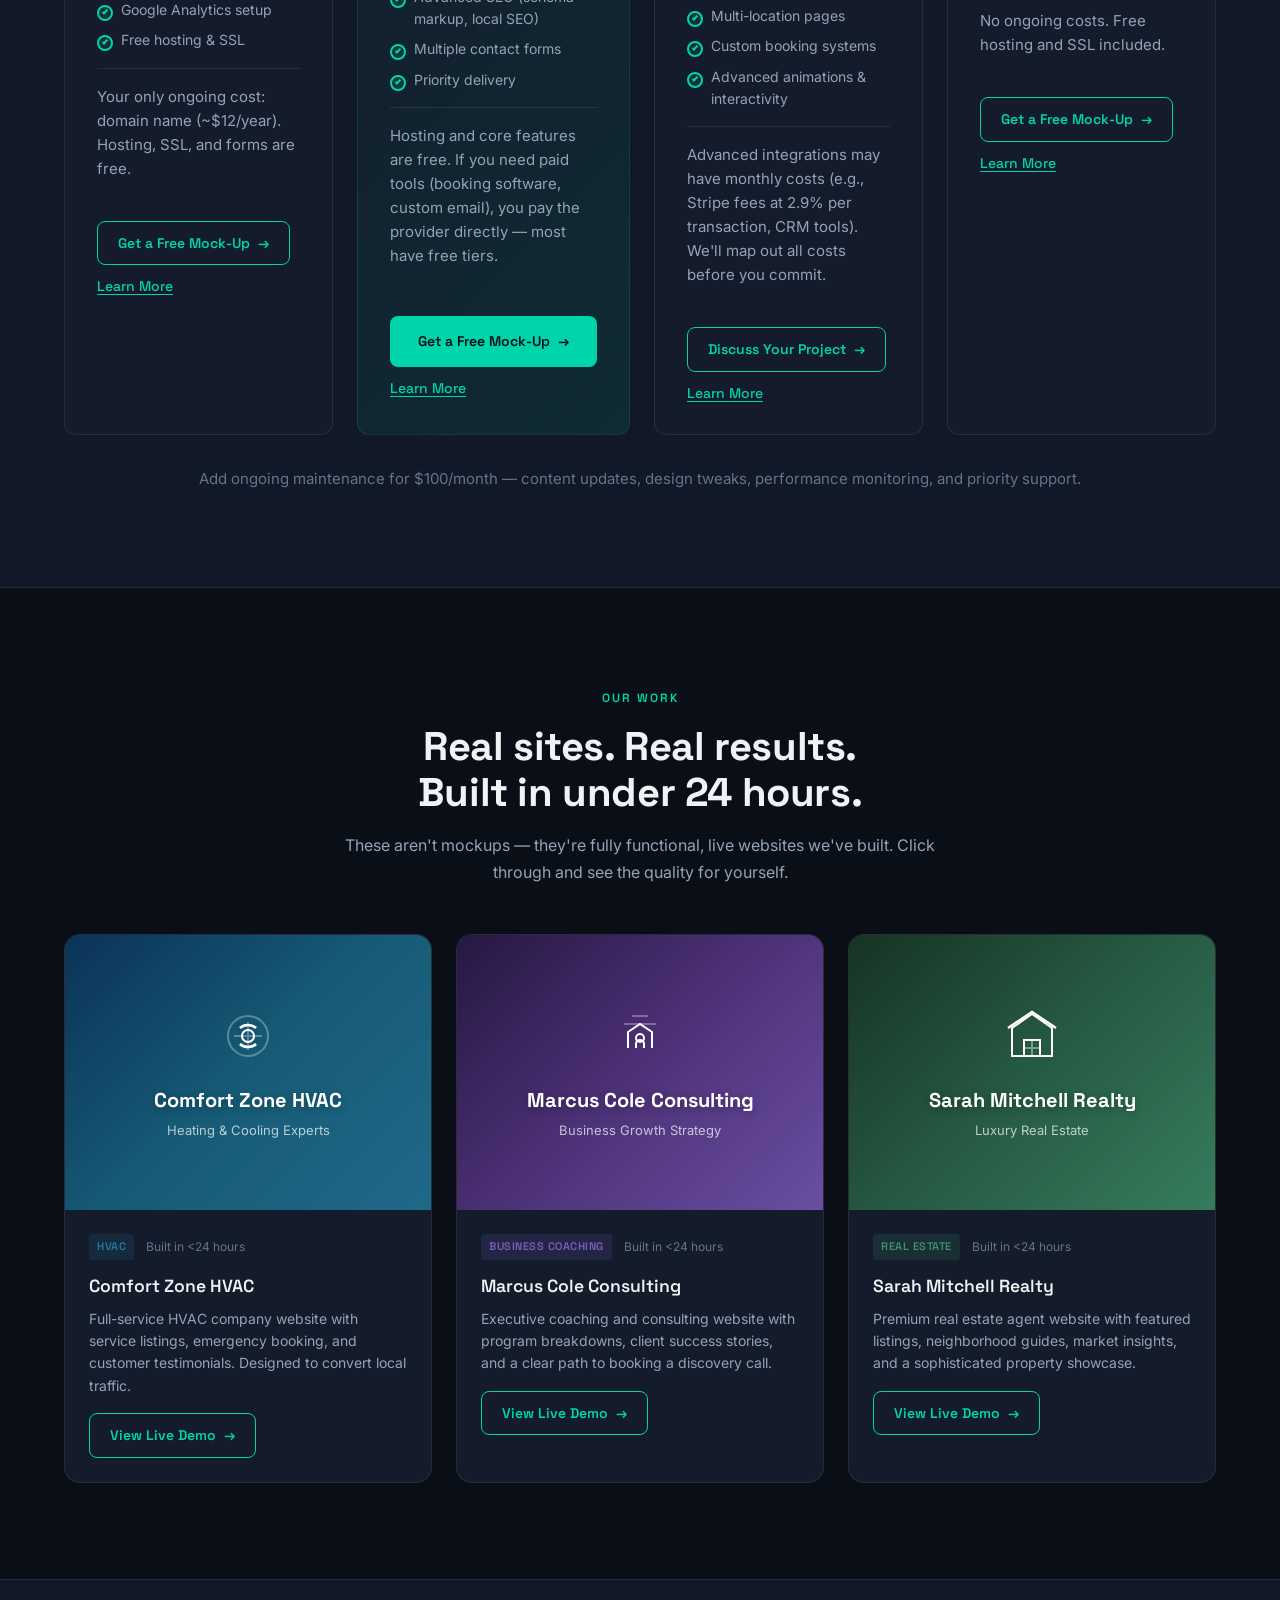
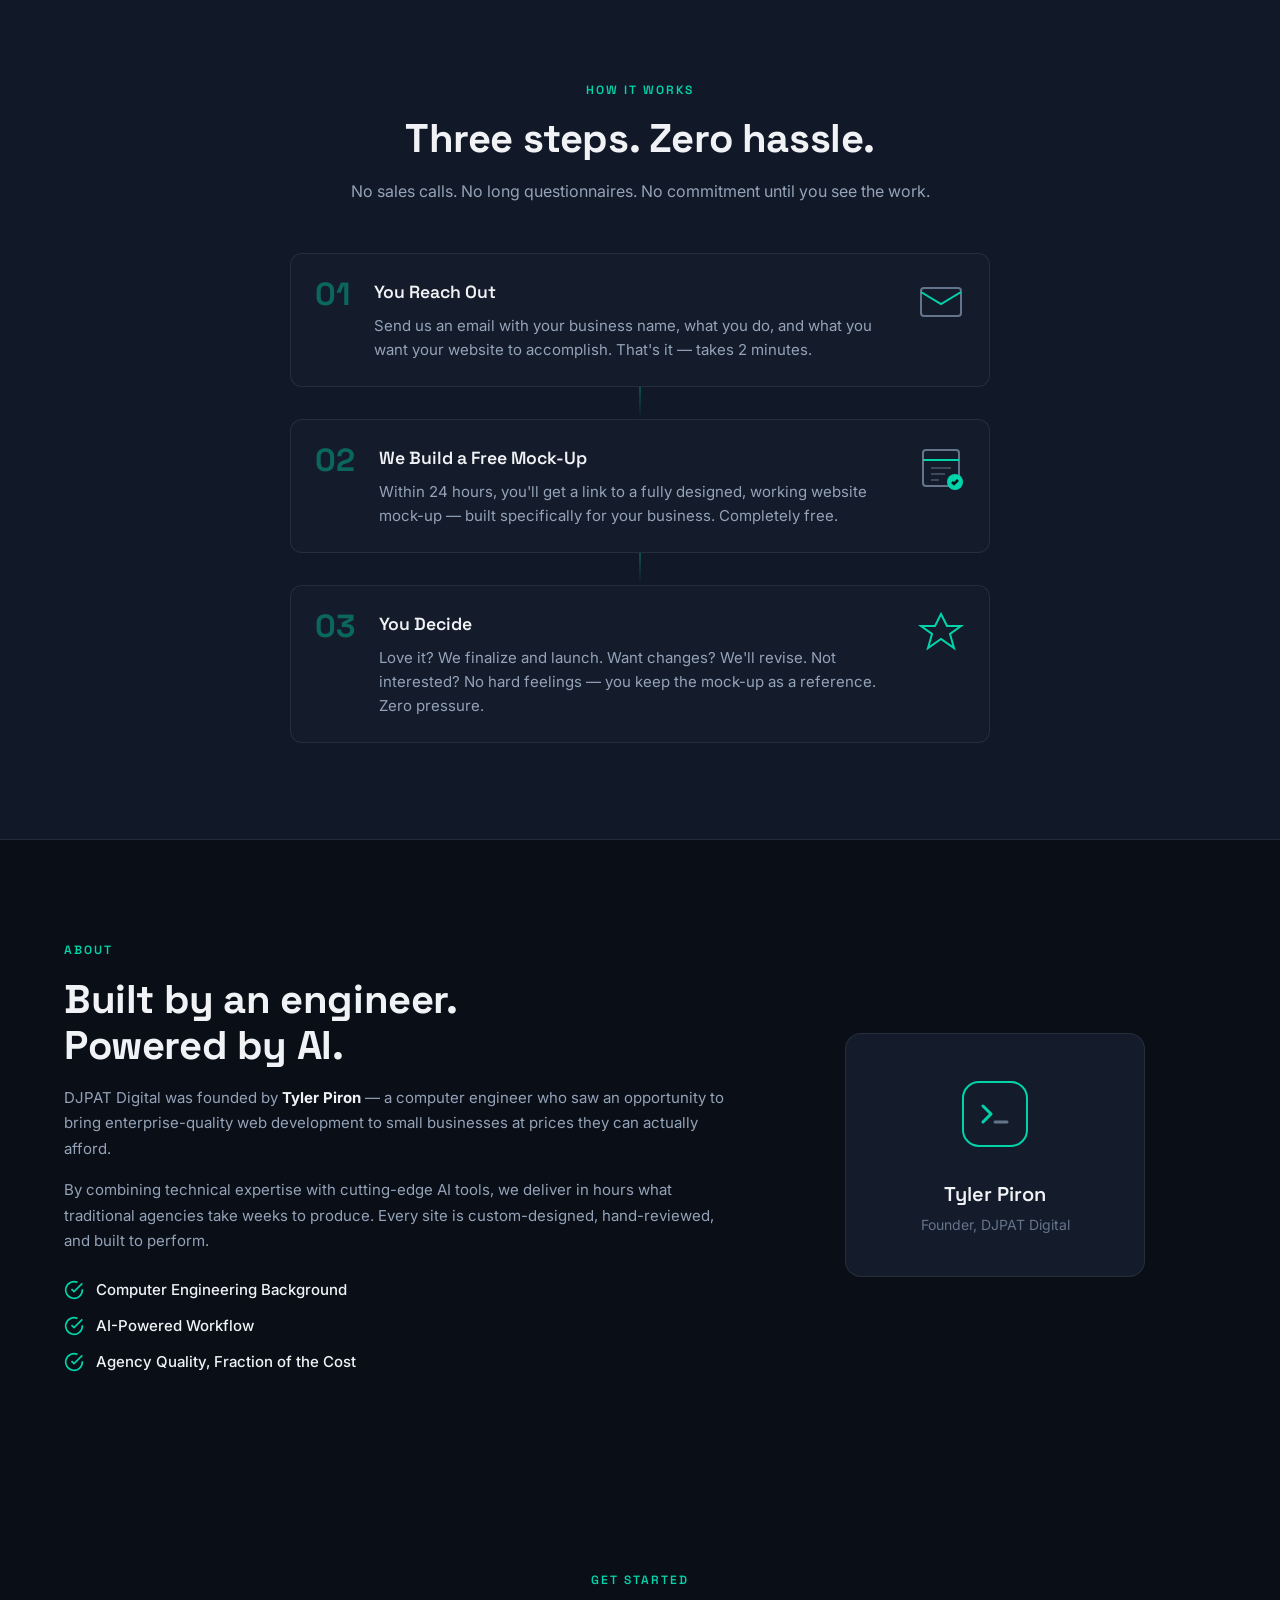
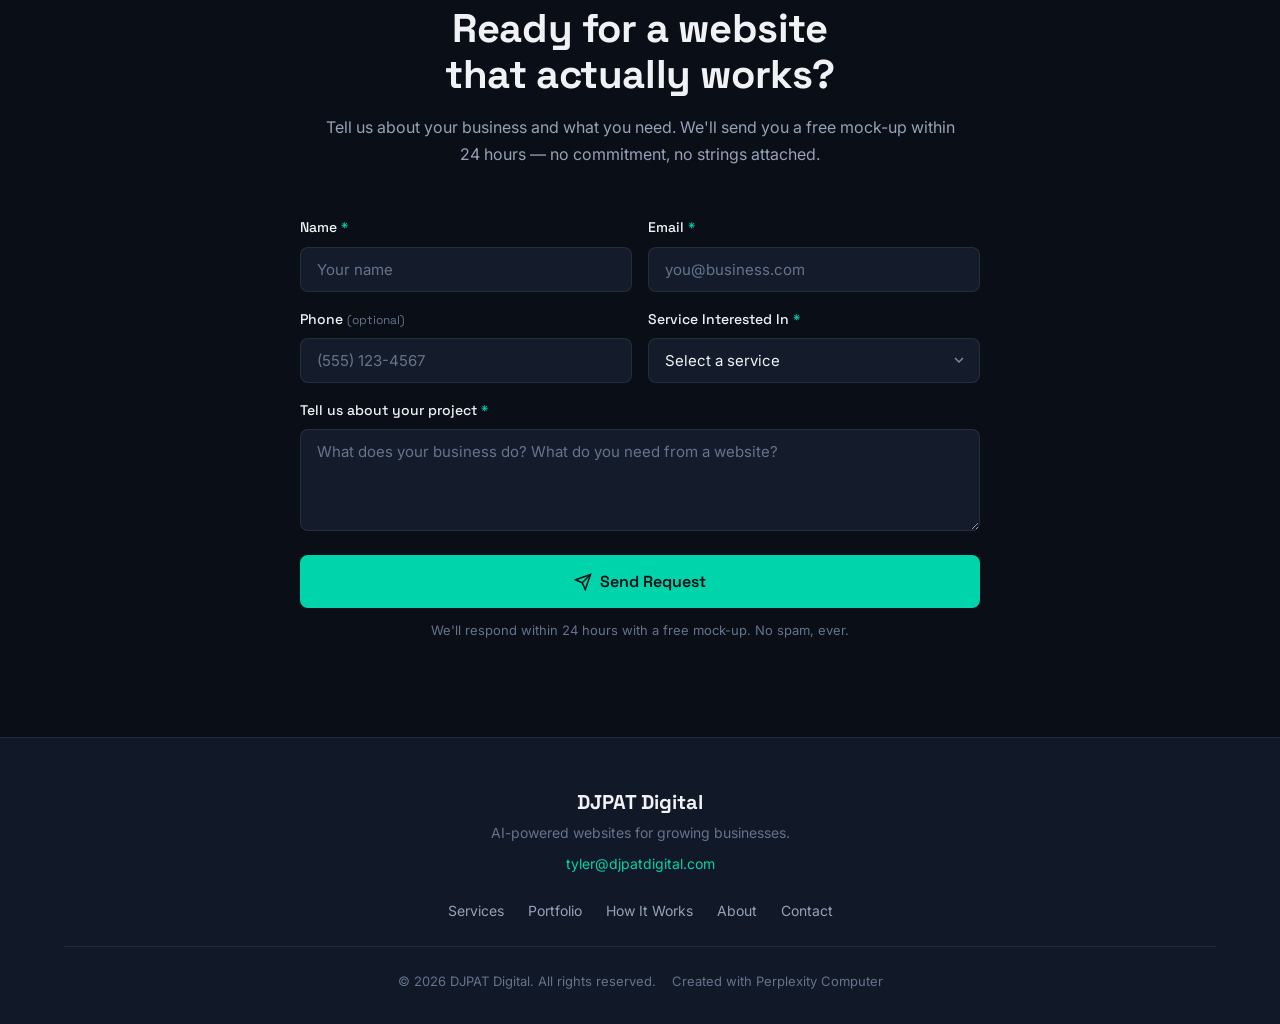
==== commit af90e5c9: "feat: tiered pricing cards, service detail modals, operating cost transparency" ====
--- a/index.html
+++ b/index.html
@@ -145,64 +145,96 @@
       <p class="section-desc">We specialize in building fast, modern, mobile-responsive websites for small businesses. Our AI-powered workflow means you get agency-quality results at a fraction of the cost and time.</p>
     </div>
     <div class="services-grid">
+      <!-- Card 1 — Starter Site -->
+      <div class="service-card">
+        <div class="service-price">
+          <span class="price-amount">$500</span>
+          <span class="price-scope">Up to 5 pages</span>
+        </div>
+        <h3>Starter Site</h3>
+        <ul class="service-features">
+          <li>Custom design (not a template)</li>
+          <li>Mobile-responsive</li>
+          <li>Contact form</li>
+          <li>SEO basics (meta tags, sitemap)</li>
+          <li>Google Analytics setup</li>
+          <li>Free hosting &amp; SSL</li>
+        </ul>
+        <p class="service-costs-note">Your only ongoing cost: domain name (~$12/year). Hosting, SSL, and forms are free.</p>
+        <div class="service-card-actions">
+          <a href="#contact" class="btn btn-outline service-cta" data-service="Starter Website Build">Get a Free Mock-Up <span class="arrow">&rarr;</span></a>
+          <button type="button" class="service-learn-more" data-modal="starter">Learn More</button>
+        </div>
+      </div>
+
+      <!-- Card 2 — Pro Site (Primary) -->
       <div class="service-card service-card--primary">
-        <div class="service-icon">
-          <svg viewBox="0 0 48 48" fill="none" stroke="currentColor" stroke-width="2">
-            <rect x="4" y="8" width="40" height="28" rx="3"/>
-            <path d="M4 16h40M16 36v4M32 36v4M12 40h24"/>
-            <path d="M14 22l4 4-4 4M22 30h8" stroke="var(--color-accent)"/>
-          </svg>
-        </div>
-        <div class="service-badge">Core Service</div>
-        <h3>Custom Website Build</h3>
-        <p>A complete, custom-designed website tailored to your business. Mobile-responsive, fast-loading, and built to convert visitors into customers.</p>
+        <div class="service-badge">Most Popular</div>
+        <div class="service-price">
+          <span class="price-amount">$1,500</span>
+          <span class="price-scope">10+ pages</span>
+        </div>
+        <h3>Pro Site</h3>
         <ul class="service-features">
-          <li>Custom design — not a template</li>
-          <li>Mobile-responsive on all devices</li>
-          <li>SEO-optimized from day one</li>
-          <li>Delivered in under 24 hours</li>
-          <li>Free mock-up before you commit</li>
+          <li>Everything in Starter, plus:</li>
+          <li>Blog section</li>
+          <li>Online booking integration (Calendly/Cal.com)</li>
+          <li>Advanced SEO (schema markup, local SEO)</li>
+          <li>Multiple contact forms</li>
+          <li>Priority delivery</li>
         </ul>
-        <a href="#contact" class="btn btn-primary service-cta" data-service="Custom Website Build">Get a Free Mock-Up <span class="arrow">&rarr;</span></a>
-      </div>
+        <p class="service-costs-note">Hosting and core features are free. If you need paid tools (booking software, custom email), you pay the provider directly — most have free tiers.</p>
+        <div class="service-card-actions">
+          <a href="#contact" class="btn btn-primary service-cta" data-service="Pro Website Build">Get a Free Mock-Up <span class="arrow">&rarr;</span></a>
+          <button type="button" class="service-learn-more" data-modal="pro">Learn More</button>
+        </div>
+      </div>
+
+      <!-- Card 3 — Premium Build -->
       <div class="service-card">
-        <div class="service-icon">
-          <svg viewBox="0 0 48 48" fill="none" stroke="currentColor" stroke-width="2">
-            <circle cx="24" cy="24" r="18"/>
-            <path d="M24 6a18 18 0 0 1 0 36" stroke="var(--color-accent)" stroke-width="3"/>
-            <path d="M18 24l4 4 8-8"/>
-          </svg>
-        </div>
-        <h3>SEO &amp; Performance</h3>
-        <p>Every site we build is optimized for search engines and blazing-fast load times. Get found by the customers searching for your services.</p>
-        <a href="#contact" class="btn btn-outline service-cta" data-service="SEO & Performance">Request a Free Audit <span class="arrow">&rarr;</span></a>
-      </div>
+        <div class="service-badge">Full Service</div>
+        <div class="service-price">
+          <span class="price-amount price-amount--from">Starting at $2,500</span>
+          <span class="price-scope">Custom scope</span>
+        </div>
+        <h3>Premium Build</h3>
+        <ul class="service-features">
+          <li>Everything in Pro, plus:</li>
+          <li>E-commerce / online payments</li>
+          <li>CRM integration</li>
+          <li>Multi-location pages</li>
+          <li>Custom booking systems</li>
+          <li>Advanced animations &amp; interactivity</li>
+        </ul>
+        <p class="service-costs-note">Advanced integrations may have monthly costs (e.g., Stripe fees at 2.9% per transaction, CRM tools). We'll map out all costs before you commit.</p>
+        <div class="service-card-actions">
+          <a href="#contact" class="btn btn-outline service-cta" data-service="Premium Website Build">Discuss Your Project <span class="arrow">&rarr;</span></a>
+          <button type="button" class="service-learn-more" data-modal="premium">Learn More</button>
+        </div>
+      </div>
+
+      <!-- Card 4 — Landing Page -->
       <div class="service-card">
-        <div class="service-icon">
-          <svg viewBox="0 0 48 48" fill="none" stroke="currentColor" stroke-width="2">
-            <rect x="8" y="4" width="32" height="40" rx="3"/>
-            <path d="M16 14h16M16 22h12M16 30h8" stroke="var(--color-accent)"/>
-            <circle cx="34" cy="34" r="8" fill="var(--color-bg)" stroke="currentColor"/>
-            <path d="M34 30v8M30 34h8" stroke="var(--color-accent)"/>
-          </svg>
-        </div>
-        <h3>Landing Pages &amp; Funnels</h3>
-        <p>High-converting landing pages designed to capture leads and drive action. Perfect for campaigns, launches, and promotions.</p>
-        <a href="#contact" class="btn btn-outline service-cta" data-service="Landing Pages & Funnels">Get a Free Mock-Up <span class="arrow">&rarr;</span></a>
-      </div>
-      <div class="service-card">
-        <div class="service-icon">
-          <svg viewBox="0 0 48 48" fill="none" stroke="currentColor" stroke-width="2">
-            <path d="M8 40V20l16-12 16 12v20H8z"/>
-            <path d="M20 40V28h8v12" stroke="var(--color-accent)"/>
-            <path d="M18 18h12" opacity="0.5"/>
-          </svg>
-        </div>
-        <h3>Industry-Specific Design</h3>
-        <p>We've built sites across HVAC, real estate, coaching, and more. Every design is tailored to your industry's best practices and customer expectations.</p>
-        <a href="#contact" class="btn btn-outline service-cta" data-service="Industry-Specific Design">Get a Free Mock-Up <span class="arrow">&rarr;</span></a>
-      </div>
-    </div>
+        <div class="service-price">
+          <span class="price-amount">$350</span>
+          <span class="price-scope">Single page</span>
+        </div>
+        <h3>Landing Page</h3>
+        <ul class="service-features">
+          <li>High-converting design</li>
+          <li>Lead capture form</li>
+          <li>Mobile-responsive</li>
+          <li>SEO-optimized</li>
+          <li>Fast delivery (same day)</li>
+        </ul>
+        <p class="service-costs-note">No ongoing costs. Free hosting and SSL included.</p>
+        <div class="service-card-actions">
+          <a href="#contact" class="btn btn-outline service-cta" data-service="Landing Page">Get a Free Mock-Up <span class="arrow">&rarr;</span></a>
+          <button type="button" class="service-learn-more" data-modal="landing">Learn More</button>
+        </div>
+      </div>
+    </div>
+    <p class="services-maintenance-note">Add ongoing maintenance for $100/month — content updates, design tweaks, performance monitoring, and priority support.</p>
   </div>
 </section>
 
@@ -433,10 +465,11 @@
             <label for="contact-service">Service Interested In <span class="required">*</span></label>
             <select id="contact-service" name="service" required>
               <option value="" disabled selected>Select a service</option>
-              <option value="Custom Website Build">Custom Website Build</option>
-              <option value="SEO & Performance">SEO & Performance</option>
-              <option value="Landing Pages & Funnels">Landing Pages & Funnels</option>
-              <option value="Industry-Specific Design">Industry-Specific Design</option>
+              <option value="Starter Website Build">Starter Website Build ($500)</option>
+              <option value="Pro Website Build">Pro Website Build ($1,500)</option>
+              <option value="Premium Website Build">Premium Website Build ($2,500+)</option>
+              <option value="Landing Page">Landing Page ($350)</option>
+              <option value="Monthly Maintenance">Monthly Maintenance ($100/mo)</option>
               <option value="Other">Other / Not Sure</option>
             </select>
           </div>
@@ -488,6 +521,16 @@
   </div>
 </footer>
 
+<!-- ===== SERVICE DETAIL MODALS ===== -->
+<div class="modal-overlay" id="modal-overlay">
+  <div class="modal-card" id="modal-card" role="dialog" aria-modal="true" aria-labelledby="modal-title">
+    <button class="modal-close" id="modal-close" aria-label="Close modal">&times;</button>
+    <div class="modal-body" id="modal-body">
+      <!-- Content injected by JS -->
+    </div>
+  </div>
+</div>
+
 <script src="script.js"></script>
 </body>
 </html>
--- a/style.css
+++ b/style.css
@@ -574,8 +574,14 @@
 
 .services-grid {
   display: grid;
-  grid-template-columns: repeat(2, 1fr);
+  grid-template-columns: repeat(4, 1fr);
   gap: var(--space-6);
+}
+
+@media (max-width: 1024px) {
+  .services-grid {
+    grid-template-columns: repeat(2, 1fr);
+  }
 }
 
 .service-card {
@@ -593,7 +599,6 @@
 }
 
 .service-card--primary {
-  grid-column: 1 / -1;
   background: linear-gradient(135deg, var(--color-bg-card), var(--color-accent-subtle));
   border-color: rgba(0, 212, 170, 0.15);
 }
@@ -643,10 +648,10 @@
 }
 
 .service-features {
-  margin-top: var(--space-6);
+  margin-top: var(--space-4);
   display: grid;
-  grid-template-columns: repeat(auto-fit, minmax(200px, 1fr));
-  gap: var(--space-3);
+  grid-template-columns: 1fr;
+  gap: var(--space-2);
 }
 
 .service-features li {
@@ -680,6 +685,74 @@
   transform: rotate(-45deg);
 }
 
+/* Service pricing */
+.service-price {
+  margin-bottom: var(--space-3);
+}
+
+.price-amount {
+  display: block;
+  font-family: var(--font-display);
+  font-size: 2rem;
+  font-weight: 700;
+  color: var(--color-accent);
+  line-height: 1.2;
+}
+
+.price-amount--from {
+  font-size: 1.5rem;
+}
+
+.price-scope {
+  display: block;
+  font-size: 14px;
+  color: var(--color-text-muted);
+  margin-top: var(--space-1);
+}
+
+.service-costs-note {
+  font-size: 13px;
+  color: var(--color-text-muted);
+  line-height: 1.5;
+  margin-top: var(--space-4);
+  padding-top: var(--space-4);
+  border-top: 1px solid var(--color-border);
+}
+
+.service-card-actions {
+  margin-top: var(--space-6);
+  display: flex;
+  flex-direction: column;
+  gap: var(--space-3);
+  align-items: flex-start;
+}
+
+.service-learn-more {
+  background: none;
+  border: none;
+  color: var(--color-accent);
+  font-family: var(--font-display);
+  font-size: 14px;
+  font-weight: 500;
+  cursor: pointer;
+  padding: 0;
+  text-decoration: underline;
+  text-underline-offset: 3px;
+  transition: opacity var(--transition-fast);
+}
+
+.service-learn-more:hover {
+  opacity: 0.8;
+}
+
+/* Maintenance note below grid */
+.services-maintenance-note {
+  text-align: center;
+  font-size: 15px;
+  color: var(--color-text-muted);
+  margin-top: var(--space-8);
+}
+
 @media (max-width: 640px) {
   .services-grid {
     grid-template-columns: 1fr;
@@ -689,6 +762,230 @@
   }
   .service-features {
     grid-template-columns: 1fr;
+  }
+  .price-amount {
+    font-size: 1.75rem;
+  }
+  .price-amount--from {
+    font-size: 1.25rem;
+  }
+}
+
+/* ================================================
+   SERVICE DETAIL MODALS
+   ================================================ */
+.modal-overlay {
+  position: fixed;
+  inset: 0;
+  z-index: 200;
+  background: rgba(0, 0, 0, 0.7);
+  display: flex;
+  align-items: center;
+  justify-content: center;
+  padding: var(--space-6);
+  opacity: 0;
+  visibility: hidden;
+  transition: opacity var(--transition-base), visibility var(--transition-base);
+}
+
+.modal-overlay.is-active {
+  opacity: 1;
+  visibility: visible;
+}
+
+.modal-card {
+  position: relative;
+  background: var(--color-bg-elevated);
+  border: 1px solid var(--color-border);
+  border-radius: 16px;
+  max-width: 600px;
+  width: 100%;
+  max-height: 85vh;
+  overflow-y: auto;
+  padding: var(--space-8);
+  transform: translateY(20px) scale(0.97);
+  transition: transform var(--transition-base);
+}
+
+.modal-overlay.is-active .modal-card {
+  transform: translateY(0) scale(1);
+}
+
+.modal-close {
+  position: absolute;
+  top: var(--space-4);
+  right: var(--space-4);
+  background: none;
+  border: 1px solid var(--color-border);
+  border-radius: 8px;
+  color: var(--color-text-secondary);
+  font-size: 1.5rem;
+  line-height: 1;
+  width: 36px;
+  height: 36px;
+  display: flex;
+  align-items: center;
+  justify-content: center;
+  cursor: pointer;
+  transition: color var(--transition-fast), border-color var(--transition-fast);
+}
+
+.modal-close:hover {
+  color: var(--color-text);
+  border-color: var(--color-border-hover);
+}
+
+/* Modal body content */
+.modal-body h2 {
+  font-family: var(--font-display);
+  font-size: 1.5rem;
+  font-weight: 700;
+  margin-bottom: var(--space-1);
+  padding-right: var(--space-10);
+}
+
+.modal-price {
+  font-family: var(--font-display);
+  font-size: 2rem;
+  font-weight: 700;
+  color: var(--color-accent);
+  margin-bottom: var(--space-4);
+}
+
+.modal-description {
+  font-size: 15px;
+  color: var(--color-text-secondary);
+  line-height: 1.7;
+  margin-bottom: var(--space-6);
+}
+
+.modal-section {
+  margin-bottom: var(--space-6);
+}
+
+.modal-section h4 {
+  font-family: var(--font-display);
+  font-size: 14px;
+  font-weight: 600;
+  letter-spacing: 1px;
+  text-transform: uppercase;
+  color: var(--color-accent);
+  margin-bottom: var(--space-3);
+}
+
+.modal-section ul {
+  list-style: none;
+  padding: 0;
+}
+
+.modal-section ul li {
+  font-size: 14px;
+  color: var(--color-text-secondary);
+  padding: var(--space-2) 0;
+  padding-left: var(--space-6);
+  position: relative;
+  border-bottom: 1px solid var(--color-border);
+}
+
+.modal-section ul li:last-child {
+  border-bottom: none;
+}
+
+.modal-section ul li::before {
+  content: '';
+  position: absolute;
+  left: 0;
+  top: 12px;
+  width: 14px;
+  height: 14px;
+  border-radius: 50%;
+  background: var(--color-accent-subtle);
+  border: 2px solid var(--color-accent);
+}
+
+.modal-section ul li::after {
+  content: '';
+  position: absolute;
+  left: 4px;
+  top: 16px;
+  width: 6px;
+  height: 3px;
+  border-left: 2px solid var(--color-accent);
+  border-bottom: 2px solid var(--color-accent);
+  transform: rotate(-45deg);
+}
+
+.modal-section p {
+  font-size: 14px;
+  color: var(--color-text-secondary);
+  line-height: 1.6;
+}
+
+/* How it works steps in modal */
+.modal-steps {
+  list-style: none;
+  padding: 0;
+  counter-reset: modal-step;
+}
+
+.modal-steps li {
+  padding: var(--space-3) 0 var(--space-3) var(--space-8);
+  position: relative;
+  font-size: 14px;
+  color: var(--color-text-secondary);
+  border-bottom: 1px solid var(--color-border);
+  counter-increment: modal-step;
+}
+
+.modal-steps li:last-child {
+  border-bottom: none;
+}
+
+.modal-steps li::before {
+  content: counter(modal-step);
+  position: absolute;
+  left: 0;
+  top: var(--space-3);
+  width: 24px;
+  height: 24px;
+  border-radius: 50%;
+  background: var(--color-accent-subtle);
+  border: 1px solid var(--color-accent);
+  color: var(--color-accent);
+  font-family: var(--font-display);
+  font-size: 12px;
+  font-weight: 700;
+  display: flex;
+  align-items: center;
+  justify-content: center;
+}
+
+/* Override the generic checkmark pseudo-elements for steps */
+.modal-steps li::after {
+  display: none;
+}
+
+.modal-cta {
+  margin-top: var(--space-6);
+  width: 100%;
+  justify-content: center;
+  font-size: 1rem;
+  padding: var(--space-4) var(--space-8);
+}
+
+/* Modal mobile */
+@media (max-width: 640px) {
+  .modal-overlay {
+    padding: var(--space-4);
+    align-items: flex-end;
+  }
+  .modal-card {
+    max-height: 90vh;
+    padding: var(--space-6);
+    border-radius: 16px 16px 0 0;
+  }
+  .modal-price {
+    font-size: 1.5rem;
   }
 }
 
